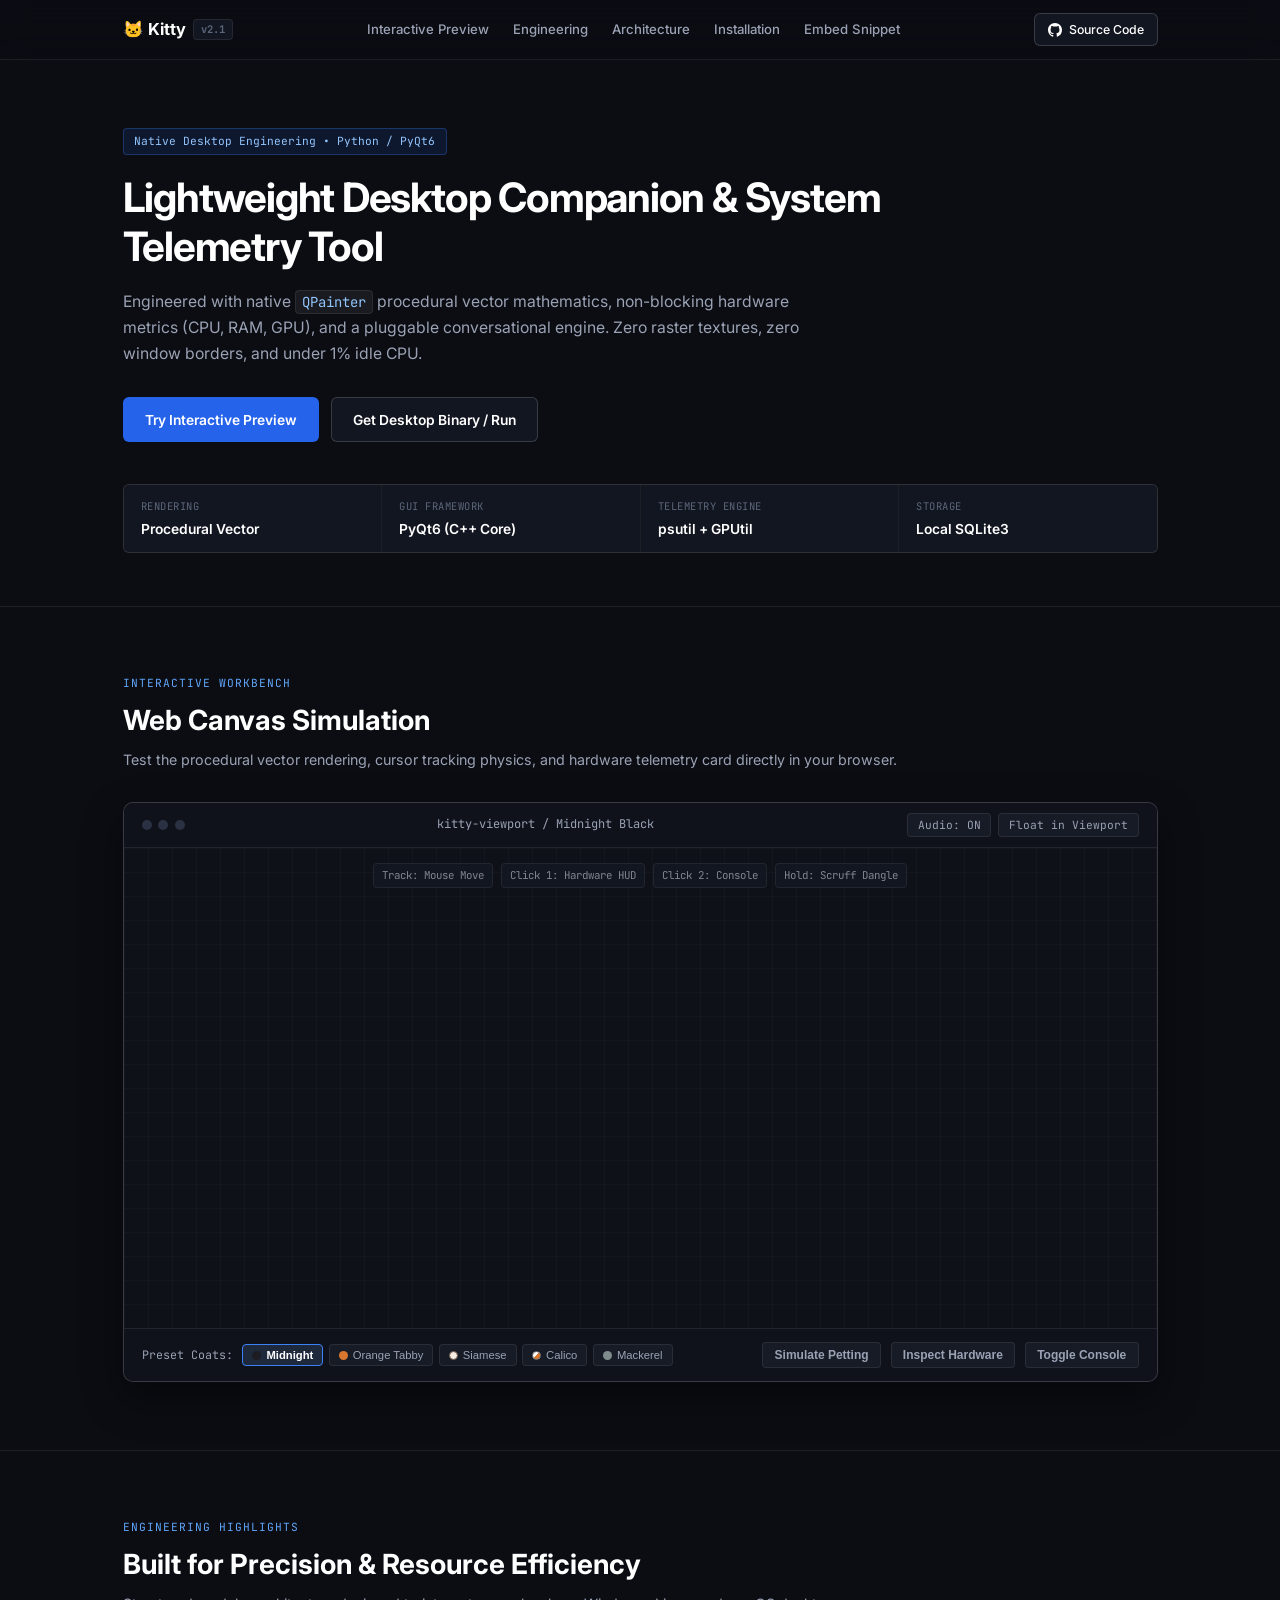
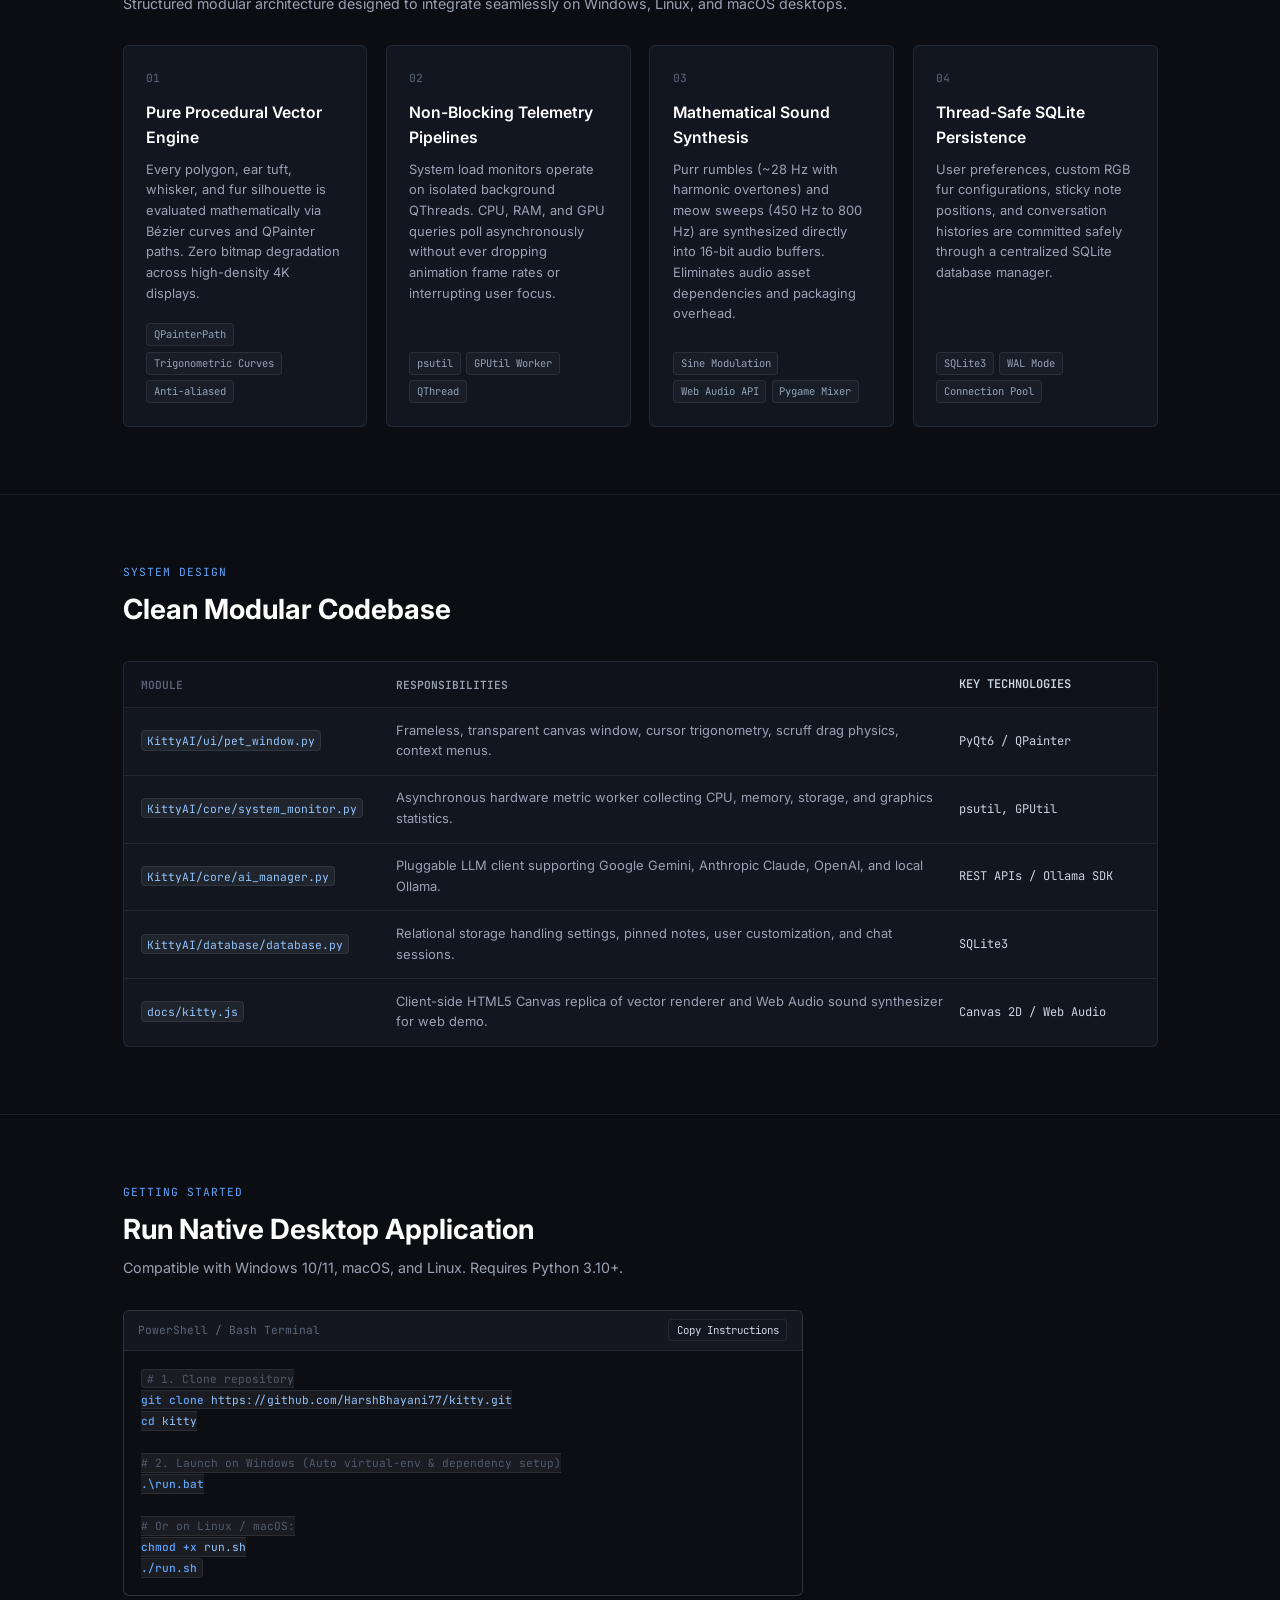
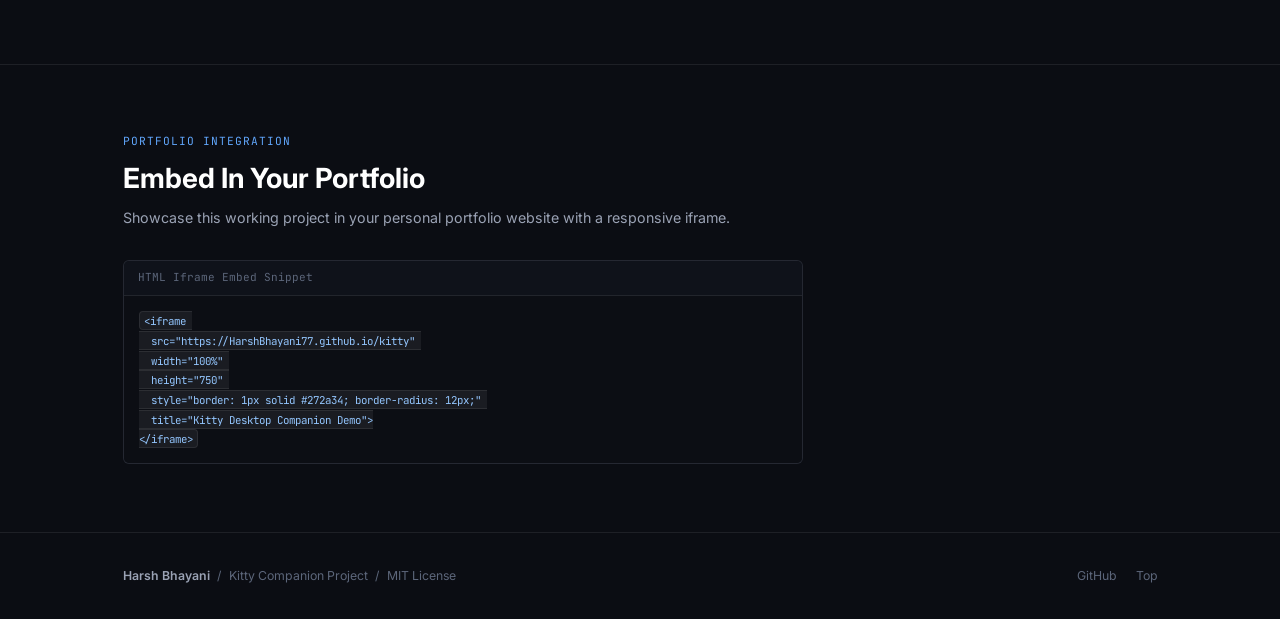
==== docs/index.html @ bc80f63c "Update favicon to simple clean H logo and sync assets" ====
<!DOCTYPE html>
<html lang="en">
<head>
  <meta charset="UTF-8">
  <meta name="viewport" content="width=device-width, initial-scale=1.0">
  <title>Kitty — Desktop Companion & Hardware Telemetry Tool</title>
  <meta name="description" content="A lightweight desktop companion and real-time hardware telemetry tool engineered in Python with PyQt6 procedural vector graphics.">
  <link rel="preconnect" href="https://fonts.googleapis.com">
  <link rel="preconnect" href="https://fonts.gstatic.com" crossorigin>
  <link href="https://fonts.googleapis.com/css2?family=Inter:wght@400;500;600;700&family=JetBrains+Mono:wght@400;500;600&display=swap" rel="stylesheet">
  <link rel="stylesheet" href="style.css?v=3.0">
  <link rel="icon" type="image/svg+xml" href="favicon.svg">
  <link rel="icon" type="image/png" sizes="64x64" href="favicon.png">
  <link rel="apple-touch-icon" href="favicon.png">
  <style>
    /* ==========================================================================
       Inlined Rock-Solid Stylesheet (Guarantees zero browser caching glitches)
       ========================================================================== */
    :root {
      --bg-page: #0b0d13;
      --bg-surface: #121620;
      --bg-card: #171c2a;
      --bg-card-hover: #1e2436;
      --border: rgba(255, 255, 255, 0.08);
      --border-strong: rgba(255, 255, 255, 0.16);
      --text-main: #f3f4f8;
      --text-muted: #9aa2b4;
      --text-dim: #5c667a;
      --btn-blue: #2563eb;
      --btn-blue-hover: #1d4ed8;
      --font-sans: 'Inter', -apple-system, BlinkMacSystemFont, 'Segoe UI', Roboto, sans-serif;
      --font-mono: 'JetBrains Mono', Consolas, monospace;
    }

    *, *::before, *::after {
      box-sizing: border-box;
      margin: 0;
      padding: 0;
    }

    html {
      scroll-behavior: smooth;
      font-size: 15px;
    }

    body {
      font-family: var(--font-sans);
      background-color: var(--bg-page);
      color: var(--text-main);
      line-height: 1.6;
      -webkit-font-smoothing: antialiased;
      overflow-x: hidden;
    }

    .container {
      width: 100%;
      max-width: 1080px;
      margin: 0 auto;
      padding: 0 1.5rem;
    }

    a {
      color: inherit;
      text-decoration: none;
    }

    code {
      font-family: var(--font-mono);
      font-size: 0.88em;
      background: rgba(255, 255, 255, 0.06);
      border: 1px solid var(--border);
      padding: 0.15em 0.45em;
      border-radius: 4px;
      color: #93c5fd;
    }

    /* Top Navigation */
    .site-nav {
      position: sticky;
      top: 0;
      z-index: 100;
      background: rgba(11, 13, 19, 0.92);
      backdrop-filter: blur(14px);
      border-bottom: 1px solid var(--border);
      padding: 0.85rem 0;
    }

    .nav-inner {
      display: flex;
      align-items: center;
      justify-content: space-between;
    }

    .nav-brand {
      display: flex;
      align-items: center;
      gap: 0.5rem;
      font-weight: 700;
      font-size: 1.1rem;
      color: #fff;
    }

    .brand-tag {
      font-family: var(--font-mono);
      font-size: 0.7rem;
      color: var(--text-dim);
      background: var(--bg-surface);
      border: 1px solid var(--border);
      padding: 0.1rem 0.45rem;
      border-radius: 4px;
    }

    .nav-links {
      display: flex;
      align-items: center;
      gap: 1.6rem;
    }

    .nav-link {
      font-size: 0.88rem;
      color: var(--text-muted);
      font-weight: 500;
      transition: color 0.15s ease;
    }

    .nav-link:hover {
      color: #fff;
    }

    .btn-gh {
      display: inline-flex;
      align-items: center;
      gap: 0.45rem;
      font-size: 0.82rem;
      font-weight: 500;
      background: var(--bg-surface);
      border: 1px solid var(--border-strong);
      color: #fff;
      padding: 0.4rem 0.85rem;
      border-radius: 6px;
      transition: all 0.15s ease;
    }

    .btn-gh:hover {
      background: var(--bg-card);
      border-color: #64748b;
    }

    /* Buttons */
    .btn {
      display: inline-flex;
      align-items: center;
      justify-content: center;
      gap: 0.5rem;
      font-size: 0.92rem;
      font-weight: 600;
      padding: 0.7rem 1.4rem;
      border-radius: 6px;
      border: 1px solid transparent;
      cursor: pointer;
      transition: all 0.15s ease;
    }

    .btn-primary {
      background: var(--btn-blue);
      color: #fff;
    }

    .btn-primary:hover {
      background: var(--btn-blue-hover);
      transform: translateY(-1px);
    }

    .btn-secondary {
      background: var(--bg-surface);
      border: 1px solid var(--border-strong);
      color: #fff;
    }

    .btn-secondary:hover {
      background: var(--bg-card);
      border-color: #64748b;
      transform: translateY(-1px);
    }

    .btn-sm {
      font-size: 0.8rem;
      padding: 0.35rem 0.75rem;
      border-radius: 4px;
    }

    /* Hero Section */
    .hero-section {
      padding: 4.5rem 0 3.5rem;
      border-bottom: 1px solid var(--border);
    }

    .hero-tag {
      display: inline-flex;
      font-family: var(--font-mono);
      font-size: 0.75rem;
      color: #93c5fd;
      background: rgba(37, 99, 235, 0.12);
      border: 1px solid rgba(59, 130, 246, 0.3);
      padding: 0.25rem 0.7rem;
      border-radius: 4px;
      margin-bottom: 1.25rem;
    }

    .hero-title {
      font-size: 2.7rem;
      font-weight: 700;
      letter-spacing: -0.03em;
      color: #fff;
      line-height: 1.2;
      max-width: 820px;
      margin-bottom: 1.2rem;
    }

    .hero-desc {
      font-size: 1.05rem;
      color: var(--text-muted);
      line-height: 1.65;
      max-width: 720px;
      margin-bottom: 2rem;
    }

    .hero-cta {
      display: flex;
      gap: 0.85rem;
      flex-wrap: wrap;
      margin-bottom: 2.8rem;
    }

    .specs-grid {
      display: grid;
      grid-template-columns: repeat(auto-fit, minmax(200px, 1fr));
      gap: 1px;
      background: var(--border);
      border: 1px solid var(--border);
      border-radius: 6px;
      overflow: hidden;
    }

    .spec-item {
      background: var(--bg-surface);
      padding: 0.85rem 1.15rem;
    }

    .spec-label {
      font-family: var(--font-mono);
      font-size: 0.7rem;
      color: var(--text-dim);
      text-transform: uppercase;
      letter-spacing: 0.5px;
      margin-bottom: 0.2rem;
    }

    .spec-val {
      font-size: 0.92rem;
      font-weight: 600;
      color: #fff;
    }

    /* Interactive Preview Stage */
    .preview-section {
      padding: 4.5rem 0;
      border-bottom: 1px solid var(--border);
    }

    .section-head {
      margin-bottom: 2rem;
    }

    .section-subhead {
      font-family: var(--font-mono);
      font-size: 0.75rem;
      color: #60a5fa;
      letter-spacing: 1px;
      text-transform: uppercase;
      margin-bottom: 0.4rem;
    }

    .section-title {
      font-size: 1.85rem;
      font-weight: 700;
      color: #fff;
      margin-bottom: 0.4rem;
    }

    .section-desc {
      font-size: 0.95rem;
      color: var(--text-muted);
    }

    .stage-card {
      background: var(--bg-surface);
      border: 1px solid var(--border-strong);
      border-radius: 10px;
      overflow: hidden;
      box-shadow: 0 16px 40px rgba(0, 0, 0, 0.45);
    }

    .stage-bar {
      background: #0f121a;
      padding: 0.7rem 1.2rem;
      display: flex;
      align-items: center;
      justify-content: space-between;
      border-bottom: 1px solid var(--border);
    }

    .stage-dots {
      display: flex;
      gap: 0.45rem;
    }

    .s-dot {
      width: 10px;
      height: 10px;
      border-radius: 50%;
      background: #2a3142;
    }

    .stage-title {
      font-family: var(--font-mono);
      font-size: 0.8rem;
      color: var(--text-muted);
    }

    .stage-tools {
      display: flex;
      gap: 0.45rem;
    }

    .stage-btn {
      background: #171b26;
      border: 1px solid var(--border);
      color: var(--text-muted);
      font-size: 0.75rem;
      font-family: var(--font-mono);
      padding: 0.25rem 0.65rem;
      border-radius: 4px;
      cursor: pointer;
      transition: all 0.15s ease;
    }

    .stage-btn:hover {
      color: #fff;
      border-color: var(--border-strong);
    }

    .stage-viewport {
      position: relative;
      min-height: 480px;
      background: #0e1118;
      display: flex;
      align-items: center;
      justify-content: center;
      user-select: none;
      overflow: hidden;
    }

    .grid-dots {
      position: absolute;
      inset: 0;
      background-size: 24px 24px;
      background-image: 
        linear-gradient(to right, rgba(255, 255, 255, 0.02) 1px, transparent 1px),
        linear-gradient(to bottom, rgba(255, 255, 255, 0.02) 1px, transparent 1px);
      pointer-events: none;
    }

    .stage-hints {
      position: absolute;
      top: 1rem;
      display: flex;
      gap: 0.5rem;
      z-index: 10;
      pointer-events: none;
      opacity: 0.8;
      flex-wrap: wrap;
      justify-content: center;
    }

    .hint-tag {
      background: #141822;
      border: 1px solid var(--border);
      font-family: var(--font-mono);
      font-size: 0.72rem;
      color: #9ca3af;
      padding: 0.2rem 0.55rem;
      border-radius: 4px;
    }

    .canvas-anchor {
      position: relative;
      cursor: grab;
      touch-action: none;
      display: flex;
      flex-direction: column;
      align-items: center;
    }

    .canvas-anchor:active {
      cursor: grabbing;
    }

    #kittyCanvas {
      display: block;
    }

    /* Telemetry Card (htop / iStat style) */
    .telemetry-card {
      position: absolute;
      bottom: calc(100% + 12px);
      left: 50%;
      transform: translateX(-50%);
      width: 290px;
      background: #11141c;
      border: 1px solid #2a3144;
      border-radius: 6px;
      padding: 0.85rem;
      box-shadow: 0 14px 32px rgba(0, 0, 0, 0.65);
      z-index: 30;
    }

    .card-top {
      display: flex;
      justify-content: space-between;
      align-items: center;
      padding-bottom: 0.45rem;
      margin-bottom: 0.6rem;
      border-bottom: 1px solid var(--border);
    }

    .card-top-left {
      display: flex;
      align-items: center;
      gap: 0.5rem;
    }

    .card-close-btn {
      background: transparent;
      border: none;
      color: var(--text-dim);
      font-size: 1.1rem;
      cursor: pointer;
      line-height: 1;
      padding: 0 0.2rem;
    }

    .card-close-btn:hover {
      color: #fff;
    }

    .card-caption {
      font-family: var(--font-mono);
      font-size: 0.68rem;
      font-weight: 600;
      color: #94a3b8;
    }

    .card-timestamp {
      font-family: var(--font-mono);
      font-size: 0.68rem;
      color: var(--text-dim);
    }

    .telemetry-grid {
      display: grid;
      grid-template-columns: 1fr 1fr;
      gap: 0.55rem;
      margin-bottom: 0.6rem;
    }

    .metric-block {
      background: #171b26;
      border: 1px solid var(--border);
      border-radius: 4px;
      padding: 0.45rem 0.55rem;
    }

    .metric-head {
      display: flex;
      justify-content: space-between;
      align-items: baseline;
      margin-bottom: 0.35rem;
    }

    .metric-title {
      font-size: 0.62rem;
      font-family: var(--font-mono);
      color: var(--text-dim);
    }

    .metric-reading {
      font-family: var(--font-mono);
      font-size: 0.85rem;
      font-weight: 600;
      color: #fff;
    }

    .gauge-track {
      width: 100%;
      height: 3px;
      background: #252b3a;
      border-radius: 2px;
      overflow: hidden;
    }

    .gauge-bar {
      height: 100%;
      background: #3b82f6;
      border-radius: 2px;
      transition: width 0.3s ease;
    }

    .card-footer-tip {
      font-size: 0.7rem;
      text-align: center;
      color: #9ca3af;
      background: #181d28;
      border-radius: 4px;
      padding: 0.25rem 0.4rem;
    }

    .card-pointer {
      position: absolute;
      bottom: -6px;
      left: 50%;
      transform: translateX(-50%);
      width: 0;
      height: 0;
      border-left: 6px solid transparent;
      border-right: 6px solid transparent;
      border-top: 6px solid #11141c;
    }

    /* Companion Console Card */
    .console-card {
      position: absolute;
      top: 1.5rem;
      right: 1.5rem;
      width: 320px;
      max-width: calc(100% - 3rem);
      background: #11141c;
      border: 1px solid #2a3144;
      border-radius: 6px;
      box-shadow: 0 16px 35px rgba(0, 0, 0, 0.6);
      z-index: 40;
      display: flex;
      flex-direction: column;
      overflow: hidden;
    }

    .console-head {
      background: #171b26;
      padding: 0.6rem 0.85rem;
      display: flex;
      align-items: center;
      justify-content: space-between;
      border-bottom: 1px solid var(--border);
    }

    .console-label {
      display: flex;
      align-items: center;
      gap: 0.45rem;
      font-size: 0.78rem;
      font-family: var(--font-mono);
      color: #e5e7eb;
    }

    .terminal-dot {
      width: 6px;
      height: 6px;
      border-radius: 50%;
      background: #10b981;
    }

    .console-close {
      background: transparent;
      border: none;
      color: var(--text-dim);
      font-size: 1.1rem;
      cursor: pointer;
      line-height: 1;
    }

    .console-close:hover {
      color: #fff;
    }

    .console-feed {
      padding: 0.75rem;
      max-height: 200px;
      overflow-y: auto;
      display: flex;
      flex-direction: column;
      gap: 0.5rem;
    }

    .console-row {
      display: flex;
      font-size: 0.8rem;
    }

    .row-companion {
      justify-content: flex-start;
    }

    .row-user {
      justify-content: flex-end;
    }

    .console-bubble {
      max-width: 88%;
      padding: 0.45rem 0.7rem;
      border-radius: 4px;
      line-height: 1.45;
    }

    .row-companion .console-bubble {
      background: #181d28;
      border: 1px solid var(--border);
      color: #e5e7eb;
    }

    .row-user .console-bubble {
      background: var(--btn-blue);
      color: #fff;
    }

    .console-presets {
      display: flex;
      gap: 0.35rem;
      padding: 0.35rem 0.75rem;
      overflow-x: auto;
      border-top: 1px solid var(--border);
      background: #0d1016;
    }

    .preset-chip {
      background: #171c26;
      border: 1px solid var(--border);
      color: #93c5fd;
      font-family: var(--font-mono);
      font-size: 0.68rem;
      padding: 0.2rem 0.5rem;
      border-radius: 4px;
      cursor: pointer;
      white-space: nowrap;
    }

    .preset-chip:hover {
      background: #1e2636;
      border-color: #3b82f6;
      color: #fff;
    }

    .console-prompt {
      display: flex;
      border-top: 1px solid var(--border);
      background: #0f121a;
      padding: 0.45rem 0.75rem;
      gap: 0.45rem;
    }

    .console-prompt input {
      flex: 1;
      background: transparent;
      border: none;
      outline: none;
      color: #fff;
      font-size: 0.8rem;
    }

    .console-prompt input::placeholder {
      color: var(--text-dim);
    }

    .console-send {
      background: var(--btn-blue);
      border: none;
      color: #fff;
      font-size: 0.74rem;
      font-weight: 600;
      padding: 0.25rem 0.65rem;
      border-radius: 4px;
      cursor: pointer;
    }

    /* Controls Tray */
    .stage-tray {
      background: #0f121a;
      padding: 0.85rem 1.2rem;
      border-top: 1px solid var(--border);
      display: flex;
      align-items: center;
      justify-content: space-between;
      flex-wrap: wrap;
      gap: 0.85rem;
    }

    .tray-cluster {
      display: flex;
      align-items: center;
      gap: 0.65rem;
    }

    .tray-label {
      font-size: 0.78rem;
      font-family: var(--font-mono);
      color: var(--text-muted);
    }

    .coat-button-group {
      display: flex;
      gap: 0.35rem;
      flex-wrap: wrap;
    }

    .coat-btn {
      background: #171b26;
      border: 1px solid var(--border);
      color: var(--text-muted);
      padding: 0.28rem 0.6rem;
      border-radius: 4px;
      font-size: 0.75rem;
      cursor: pointer;
      display: inline-flex;
      align-items: center;
      gap: 0.35rem;
      transition: all 0.15s ease;
    }

    .coat-btn:hover {
      background: #1e2433;
      color: #fff;
    }

    .coat-btn.active {
      background: #1e293b;
      border-color: #3b82f6;
      color: #fff;
      font-weight: 600;
    }

    .coat-swatch {
      width: 9px;
      height: 9px;
      border-radius: 50%;
      display: inline-block;
    }

    .btn-subtle {
      background: #171b26;
      border: 1px solid var(--border);
      color: var(--text-muted);
    }

    .btn-subtle:hover {
      color: #fff;
      border-color: var(--border-strong);
    }

    /* Features Grid */
    .features-section {
      padding: 4.5rem 0;
      border-bottom: 1px solid var(--border);
    }

    .features-grid {
      display: grid;
      grid-template-columns: repeat(auto-fit, minmax(240px, 1fr));
      gap: 1.25rem;
    }

    .feature-card {
      background: var(--bg-surface);
      border: 1px solid var(--border);
      border-radius: 6px;
      padding: 1.5rem;
      display: flex;
      flex-direction: column;
      transition: border-color 0.15s ease;
    }

    .feature-card:hover {
      border-color: var(--border-strong);
    }

    .card-num {
      font-family: var(--font-mono);
      font-size: 0.75rem;
      color: var(--text-dim);
      margin-bottom: 0.85rem;
    }

    .card-title {
      font-size: 1.05rem;
      font-weight: 600;
      color: #fff;
      margin-bottom: 0.65rem;
    }

    .card-copy {
      font-size: 0.86rem;
      color: var(--text-muted);
      line-height: 1.6;
      margin-bottom: 1.25rem;
      flex: 1;
    }

    .tech-tags {
      display: flex;
      gap: 0.35rem;
      flex-wrap: wrap;
    }

    .tech-tags span {
      font-family: var(--font-mono);
      font-size: 0.7rem;
      color: #94a3b8;
      background: #181d28;
      border: 1px solid var(--border);
      padding: 0.15rem 0.45rem;
      border-radius: 4px;
    }

    /* System Architecture Table */
    .arch-section {
      padding: 4.5rem 0;
      border-bottom: 1px solid var(--border);
    }

    .arch-table {
      background: var(--bg-surface);
      border: 1px solid var(--border);
      border-radius: 6px;
      overflow: hidden;
    }

    .arch-row {
      display: grid;
      grid-template-columns: 240px 1fr 180px;
      gap: 1rem;
      padding: 0.85rem 1.15rem;
      border-bottom: 1px solid var(--border);
      font-size: 0.86rem;
      align-items: center;
    }

    .arch-row:last-child {
      border-bottom: none;
    }

    .arch-row-head {
      background: #0f121a;
      font-family: var(--font-mono);
      font-size: 0.75rem;
      font-weight: 600;
      color: var(--text-dim);
      text-transform: uppercase;
    }

    .arch-col-1 code {
      color: #93c5fd;
    }

    .arch-col-2 {
      color: var(--text-muted);
    }

    .arch-col-3 {
      font-family: var(--font-mono);
      font-size: 0.8rem;
      color: #cbd5e1;
    }

    /* Terminal Quickstart */
    .install-section {
      padding: 4.5rem 0;
      border-bottom: 1px solid var(--border);
    }

    .terminal-box {
      max-width: 680px;
      background: #0c0e14;
      border: 1px solid var(--border-strong);
      border-radius: 6px;
      overflow: hidden;
    }

    .term-header {
      background: #141720;
      padding: 0.55rem 0.95rem;
      display: flex;
      align-items: center;
      justify-content: space-between;
      border-bottom: 1px solid var(--border);
    }

    .term-title {
      font-family: var(--font-mono);
      font-size: 0.75rem;
      color: var(--text-dim);
    }

    .term-copy {
      background: var(--bg-surface);
      border: 1px solid var(--border);
      color: #cbd5e1;
      font-size: 0.72rem;
      font-family: var(--font-mono);
      padding: 0.2rem 0.5rem;
      border-radius: 4px;
      cursor: pointer;
    }

    .term-copy:hover {
      background: #1c212d;
      color: #fff;
    }

    .term-pre {
      padding: 1.15rem;
      font-family: var(--font-mono);
      font-size: 0.85rem;
      line-height: 1.65;
      color: #e2e8f0;
    }

    .t-dim { color: #525a6c; }
    .t-cmd { color: #60a5fa; font-weight: 500; }

    /* Embed Portfolio Section */
    .embed-section {
      padding: 4.5rem 0;
      border-bottom: 1px solid var(--border);
    }

    .embed-box {
      max-width: 680px;
      background: var(--bg-surface);
      border: 1px solid var(--border);
      border-radius: 6px;
      overflow: hidden;
    }

    .embed-head {
      background: #0f121a;
      padding: 0.55rem 0.95rem;
      border-bottom: 1px solid var(--border);
      font-family: var(--font-mono);
      font-size: 0.74rem;
      color: var(--text-dim);
    }

    .embed-pre {
      padding: 1rem;
      font-family: var(--font-mono);
      font-size: 0.82rem;
      line-height: 1.6;
      color: #e2e8f0;
      background: #0c0e14;
    }

    /* Footer */
    .site-footer {
      padding: 2.2rem 0;
      background: var(--bg-page);
    }

    .footer-flex {
      display: flex;
      align-items: center;
      justify-content: space-between;
      font-size: 0.82rem;
      color: var(--text-dim);
    }

    .footer-meta {
      display: flex;
      align-items: center;
      gap: 0.5rem;
    }

    .footer-author {
      font-weight: 600;
      color: var(--text-muted);
    }

    .footer-links {
      display: flex;
      gap: 1.25rem;
    }

    .footer-links a:hover {
      color: #fff;
    }

    /* Floating Viewport Mode */
    body.mode-floating-companion #kittyAnchor {
      position: fixed !important;
      bottom: 25px !important;
      right: 25px !important;
      z-index: 9999 !important;
      pointer-events: auto !important;
    }

    /* Responsive */
    @media (max-width: 768px) {
      .hero-title {
        font-size: 2rem;
      }
      .nav-links {
        display: none;
      }
      .arch-row {
        grid-template-columns: 1fr;
        gap: 0.35rem;
      }
      .arch-row-head {
        display: none;
      }
      .console-card {
        right: 1rem;
        left: 1rem;
        width: auto;
        max-width: none;
      }
    }
  </style>
</head>
<body>

  <!-- Top Navigation -->
  <header class="site-nav">
    <div class="container nav-inner">
      <div class="nav-brand">
        <span>🐱 Kitty</span>
        <span class="brand-tag">v2.1</span>
      </div>
      <nav class="nav-links">
        <a href="#preview" class="nav-link">Interactive Preview</a>
        <a href="#engineering" class="nav-link">Engineering</a>
        <a href="#architecture" class="nav-link">Architecture</a>
        <a href="#installation" class="nav-link">Installation</a>
        <a href="#embed" class="nav-link">Embed Snippet</a>
      </nav>
      <div>
        <a href="https://github.com/HarshBhayani77/kitty" target="_blank" rel="noopener noreferrer" class="btn-gh">
          <svg viewBox="0 0 24 24" width="14" height="14" fill="currentColor">
            <path d="M12 0C5.37 0 0 5.37 0 12c0 5.31 3.435 9.795 8.205 11.385.6.105.825-.255.825-.57 0-.285-.015-1.23-.015-2.235-3.015.555-3.795-.735-4.035-1.41-.135-.345-.72-1.41-1.23-1.695-.42-.225-1.02-.78-.015-.795.945-.015 1.62.87 1.845 1.23 1.08 1.815 2.805 1.305 3.495.99.105-.78.42-1.305.765-1.605-2.67-.3-5.46-1.335-5.46-5.925 0-1.305.465-2.385 1.23-3.225-.12-.3-.54-1.53.12-3.18 0 0 1.005-.315 3.3 1.23.96-.27 1.98-.405 3-.405s2.04.135 3 .405c2.295-1.56 3.3-1.23 3.3-1.23.66 1.65.24 2.88.12 3.18.765.84 1.23 1.905 1.23 3.225 0 4.605-2.805 5.625-5.475 5.925.435.375.81 1.095.81 2.22 0 1.605-.015 2.895-.015 3.3 0 .315.225.69.825.57A12.02 12.02 0 0024 12c0-6.63-5.37-12-12-12z"/>
          </svg>
          Source Code
        </a>
      </div>
    </div>
  </header>

  <!-- Hero Section -->
  <section class="hero-section">
    <div class="container">
      <div class="hero-tag">Native Desktop Engineering • Python / PyQt6</div>
      <h1 class="hero-title">
        Lightweight Desktop Companion & System Telemetry Tool
      </h1>
      <p class="hero-desc">
        Engineered with native <code>QPainter</code> procedural vector mathematics, non-blocking hardware metrics 
        (CPU, RAM, GPU), and a pluggable conversational engine. Zero raster textures, zero window borders, and under 1% idle CPU.
      </p>

      <div class="hero-cta">
        <a href="#preview" class="btn btn-primary">Try Interactive Preview</a>
        <a href="#installation" class="btn btn-secondary">Get Desktop Binary / Run</a>
      </div>

      <div class="specs-grid">
        <div class="spec-item">
          <div class="spec-label">Rendering</div>
          <div class="spec-val">Procedural Vector</div>
        </div>
        <div class="spec-item">
          <div class="spec-label">GUI Framework</div>
          <div class="spec-val">PyQt6 (C++ Core)</div>
        </div>
        <div class="spec-item">
          <div class="spec-label">Telemetry Engine</div>
          <div class="spec-val">psutil + GPUtil</div>
        </div>
        <div class="spec-item">
          <div class="spec-label">Storage</div>
          <div class="spec-val">Local SQLite3</div>
        </div>
      </div>
    </div>
  </section>

  <!-- Interactive Workbench Section -->
  <section id="preview" class="preview-section">
    <div class="container">
      <div class="section-head">
        <div class="section-subhead">INTERACTIVE WORKBENCH</div>
        <h2 class="section-title">Web Canvas Simulation</h2>
        <p class="section-desc">
          Test the procedural vector rendering, cursor tracking physics, and hardware telemetry card directly in your browser.
        </p>
      </div>

      <div class="stage-card">
        <!-- Stage Titlebar -->
        <div class="stage-bar">
          <div class="stage-dots">
            <span class="s-dot"></span>
            <span class="s-dot"></span>
            <span class="s-dot"></span>
          </div>
          <div class="stage-title">
            <span>kitty-viewport / </span><span id="activeBreedLabel">Midnight Black</span>
          </div>
          <div class="stage-tools">
            <button class="stage-btn" id="btnToggleSound" title="Toggle Audio">
              <span id="soundIcon">Audio: ON</span>
            </button>
            <button class="stage-btn" id="btnFloatMode" title="Detach and pin to screen corner">
              Float in Viewport
            </button>
          </div>
        </div>

        <!-- Stage Viewport -->
        <div class="stage-viewport" id="stageArea">
          <div class="grid-dots"></div>

          <div class="stage-hints" id="stageHints">
            <span class="hint-tag">Track: Mouse Move</span>
            <span class="hint-tag">Click 1: Hardware HUD</span>
            <span class="hint-tag">Click 2: Console</span>
            <span class="hint-tag">Hold: Scruff Dangle</span>
          </div>

          <!-- Canvas Target Anchor -->
          <div class="canvas-anchor" id="kittyAnchor">
            <!-- Hardware Telemetry HUD Card -->
            <div class="telemetry-card" id="speechBubble" style="display: none;">
              <div class="card-top">
                <div class="card-top-left">
                  <span class="card-caption">SYSTEM TELEMETRY SNAPSHOT</span>
                  <span class="card-timestamp" id="statusClock">--:--</span>
                </div>
                <button class="card-close-btn" id="btnCloseHud" title="Close">×</button>
              </div>
              <div class="telemetry-grid">
                <div class="metric-block">
                  <div class="metric-head">
                    <span class="metric-title">CPU UTILIZATION</span>
                    <span class="metric-reading" id="statCpu">18%</span>
                  </div>
                  <div class="gauge-track">
                    <div class="gauge-bar" id="statCpuBar" style="width: 18%;"></div>
                  </div>
                </div>
                <div class="metric-block">
                  <div class="metric-head">
                    <span class="metric-title">SYSTEM MEMORY</span>
                    <span class="metric-reading" id="statRam">5.8 GB</span>
                  </div>
                  <div class="gauge-track">
                    <div class="gauge-bar" id="statRamBar" style="width: 36%;"></div>
                  </div>
                </div>
                <div class="metric-block">
                  <div class="metric-head">
                    <span class="metric-title">GPU LOAD</span>
                    <span class="metric-reading" id="statGpu">24%</span>
                  </div>
                  <div class="gauge-track">
                    <div class="gauge-bar" id="statGpuBar" style="width: 24%;"></div>
                  </div>
                </div>
                <div class="metric-block">
                  <div class="metric-head">
                    <span class="metric-title">BATTERY / POWER</span>
                    <span class="metric-reading" id="statBat">94%</span>
                  </div>
                  <div class="gauge-track">
                    <div class="gauge-bar" id="statBatBar" style="width: 94%;"></div>
                  </div>
                </div>
              </div>
              <div class="card-footer-tip">Double-click avatar to open companion console</div>
              <div class="card-pointer"></div>
            </div>

            <!-- Vector Canvas Element -->
            <canvas id="kittyCanvas" width="220" height="220"></canvas>
          </div>

          <!-- Companion Console Dialogue Card -->
          <div class="console-card" id="chatWindow" style="display: none;">
            <div class="console-head">
              <div class="console-label">
                <span class="terminal-dot"></span>
                <span>Companion Console</span>
              </div>
              <button class="console-close" id="btnCloseChat">×</button>
            </div>

            <div class="console-feed" id="chatMessages">
              <div class="console-row row-companion">
                <div class="console-bubble">
                  Ready. Telemetry background threads active. Ask me for system stats or desktop shortcuts.
                </div>
              </div>
            </div>

            <div class="console-presets">
              <button class="preset-chip" data-prompt="What are your core features?">System capabilities</button>
              <button class="preset-chip" data-prompt="How do I launch the desktop app?">Launch commands</button>
              <button class="preset-chip" data-prompt="Check system status">Run diagnostics</button>
              <button class="preset-chip" data-prompt="Trigger audio synthesis">Purr audio test</button>
            </div>

            <form class="console-prompt" id="chatForm">
              <input type="text" id="chatInput" placeholder="Enter query or command..." autocomplete="off">
              <button type="submit" class="console-send">Send</button>
            </form>
          </div>
        </div>

        <!-- Controls Tray -->
        <div class="stage-tray">
          <div class="tray-cluster">
            <span class="tray-label">Preset Coats:</span>
            <div class="coat-button-group" id="skinSelector">
              <button class="coat-btn active" data-skin="black">
                <span class="coat-swatch" style="background: #1c1c22;"></span> Midnight
              </button>
              <button class="coat-btn" data-skin="orange">
                <span class="coat-swatch" style="background: #d9772e;"></span> Orange Tabby
              </button>
              <button class="coat-btn" data-skin="siamese">
                <span class="coat-swatch" style="background: #f4ece1; border: 1px solid #635041;"></span> Siamese
              </button>
              <button class="coat-btn" data-skin="calico">
                <span class="coat-swatch" style="background: linear-gradient(135deg, #ffffff 50%, #d9772e 50%); border: 1px solid #777;"></span> Calico
              </button>
              <button class="coat-btn" data-skin="mackerel">
                <span class="coat-swatch" style="background: #7f8c8d;"></span> Mackerel
              </button>
            </div>
          </div>

          <div class="tray-cluster">
            <button class="btn btn-sm btn-subtle" id="btnPetKitty">Simulate Petting</button>
            <button class="btn btn-sm btn-subtle" id="btnInspectHud">Inspect Hardware</button>
            <button class="btn btn-sm btn-subtle" id="btnToggleChat">Toggle Console</button>
          </div>
        </div>
      </div>
    </div>
  </section>

  <!-- Technical Engineering Highlights -->
  <section id="engineering" class="features-section">
    <div class="container">
      <div class="section-head">
        <div class="section-subhead">ENGINEERING HIGHLIGHTS</div>
        <h2 class="section-title">Built for Precision & Resource Efficiency</h2>
        <p class="section-desc">
          Structured modular architecture designed to integrate seamlessly on Windows, Linux, and macOS desktops.
        </p>
      </div>

      <div class="features-grid">
        <div class="feature-card">
          <div class="card-num">01</div>
          <h3 class="card-title">Pure Procedural Vector Engine</h3>
          <p class="card-copy">
            Every polygon, ear tuft, whisker, and fur silhouette is evaluated mathematically via Bézier curves 
            and QPainter paths. Zero bitmap degradation across high-density 4K displays.
          </p>
          <div class="tech-tags">
            <span>QPainterPath</span>
            <span>Trigonometric Curves</span>
            <span>Anti-aliased</span>
          </div>
        </div>

        <div class="feature-card">
          <div class="card-num">02</div>
          <h3 class="card-title">Non-Blocking Telemetry Pipelines</h3>
          <p class="card-copy">
            System load monitors operate on isolated background QThreads. CPU, RAM, and GPU queries poll asynchronously 
            without ever dropping animation frame rates or interrupting user focus.
          </p>
          <div class="tech-tags">
            <span>psutil</span>
            <span>GPUtil Worker</span>
            <span>QThread</span>
          </div>
        </div>

        <div class="feature-card">
          <div class="card-num">03</div>
          <h3 class="card-title">Mathematical Sound Synthesis</h3>
          <p class="card-copy">
            Purr rumbles (~28 Hz with harmonic overtones) and meow sweeps (450 Hz to 800 Hz) are synthesized directly 
            into 16-bit audio buffers. Eliminates audio asset dependencies and packaging overhead.
          </p>
          <div class="tech-tags">
            <span>Sine Modulation</span>
            <span>Web Audio API</span>
            <span>Pygame Mixer</span>
          </div>
        </div>

        <div class="feature-card">
          <div class="card-num">04</div>
          <h3 class="card-title">Thread-Safe SQLite Persistence</h3>
          <p class="card-copy">
            User preferences, custom RGB fur configurations, sticky note positions, and conversation histories 
            are committed safely through a centralized SQLite database manager.
          </p>
          <div class="tech-tags">
            <span>SQLite3</span>
            <span>WAL Mode</span>
            <span>Connection Pool</span>
          </div>
        </div>
      </div>
    </div>
  </section>

  <!-- System Architecture Breakdown -->
  <section id="architecture" class="arch-section">
    <div class="container">
      <div class="section-head">
        <div class="section-subhead">SYSTEM DESIGN</div>
        <h2 class="section-title">Clean Modular Codebase</h2>
      </div>

      <div class="arch-table">
        <div class="arch-row arch-row-head">
          <div class="arch-col-1">Module</div>
          <div class="arch-col-2">Responsibilities</div>
          <div class="arch-col-3">Key Technologies</div>
        </div>
        <div class="arch-row">
          <div class="arch-col-1"><code>KittyAI/ui/pet_window.py</code></div>
          <div class="arch-col-2">Frameless, transparent canvas window, cursor trigonometry, scruff drag physics, context menus.</div>
          <div class="arch-col-3">PyQt6 / QPainter</div>
        </div>
        <div class="arch-row">
          <div class="arch-col-1"><code>KittyAI/core/system_monitor.py</code></div>
          <div class="arch-col-2">Asynchronous hardware metric worker collecting CPU, memory, storage, and graphics statistics.</div>
          <div class="arch-col-3">psutil, GPUtil</div>
        </div>
        <div class="arch-row">
          <div class="arch-col-1"><code>KittyAI/core/ai_manager.py</code></div>
          <div class="arch-col-2">Pluggable LLM client supporting Google Gemini, Anthropic Claude, OpenAI, and local Ollama.</div>
          <div class="arch-col-3">REST APIs / Ollama SDK</div>
        </div>
        <div class="arch-row">
          <div class="arch-col-1"><code>KittyAI/database/database.py</code></div>
          <div class="arch-col-2">Relational storage handling settings, pinned notes, user customization, and chat sessions.</div>
          <div class="arch-col-3">SQLite3</div>
        </div>
        <div class="arch-row">
          <div class="arch-col-1"><code>docs/kitty.js</code></div>
          <div class="arch-col-2">Client-side HTML5 Canvas replica of vector renderer and Web Audio sound synthesizer for web demo.</div>
          <div class="arch-col-3">Canvas 2D / Web Audio</div>
        </div>
      </div>
    </div>
  </section>

  <!-- Desktop Installation Instructions -->
  <section id="installation" class="install-section">
    <div class="container">
      <div class="section-head">
        <div class="section-subhead">GETTING STARTED</div>
        <h2 class="section-title">Run Native Desktop Application</h2>
        <p class="section-desc">
          Compatible with Windows 10/11, macOS, and Linux. Requires Python 3.10+.
        </p>
      </div>

      <div class="terminal-box">
        <div class="term-header">
          <div class="term-title">PowerShell / Bash Terminal</div>
          <button class="term-copy" id="btnCopyCommands">Copy Instructions</button>
        </div>
        <pre class="term-pre"><code><span class="t-dim"># 1. Clone repository</span>
<span class="t-cmd">git clone</span> https://github.com/HarshBhayani77/kitty.git
<span class="t-cmd">cd</span> kitty

<span class="t-dim"># 2. Launch on Windows (Auto virtual-env & dependency setup)</span>
<span class="t-cmd">.\run.bat</span>

<span class="t-dim"># Or on Linux / macOS:</span>
<span class="t-cmd">chmod +x</span> run.sh
<span class="t-cmd">./run.sh</span></code></pre>
      </div>
    </div>
  </section>

  <!-- Embed in Portfolio Section -->
  <section id="embed" class="embed-section">
    <div class="container">
      <div class="section-head">
        <div class="section-subhead">PORTFOLIO INTEGRATION</div>
        <h2 class="section-title">Embed In Your Portfolio</h2>
        <p class="section-desc">
          Showcase this working project in your personal portfolio website with a responsive iframe.
        </p>
      </div>

      <div class="embed-box">
        <div class="embed-head">HTML Iframe Embed Snippet</div>
        <pre class="embed-pre"><code>&lt;iframe 
  src="https://HarshBhayani77.github.io/kitty" 
  width="100%" 
  height="750" 
  style="border: 1px solid #272a34; border-radius: 12px;" 
  title="Kitty Desktop Companion Demo"&gt;
&lt;/iframe&gt;</code></pre>
      </div>
    </div>
  </section>

  <!-- Minimal Professional Footer -->
  <footer class="site-footer">
    <div class="container footer-flex">
      <div class="footer-meta">
        <span class="footer-author">Harsh Bhayani</span>
        <span>/</span>
        <span>Kitty Companion Project</span>
        <span>/</span>
        <span>MIT License</span>
      </div>
      <div class="footer-links">
        <a href="https://github.com/HarshBhayani77/kitty" target="_blank" rel="noopener noreferrer">GitHub</a>
        <a href="#preview">Top</a>
      </div>
    </div>
  </footer>

  <script src="kitty.js?v=3.0"></script>
</body>
</html>
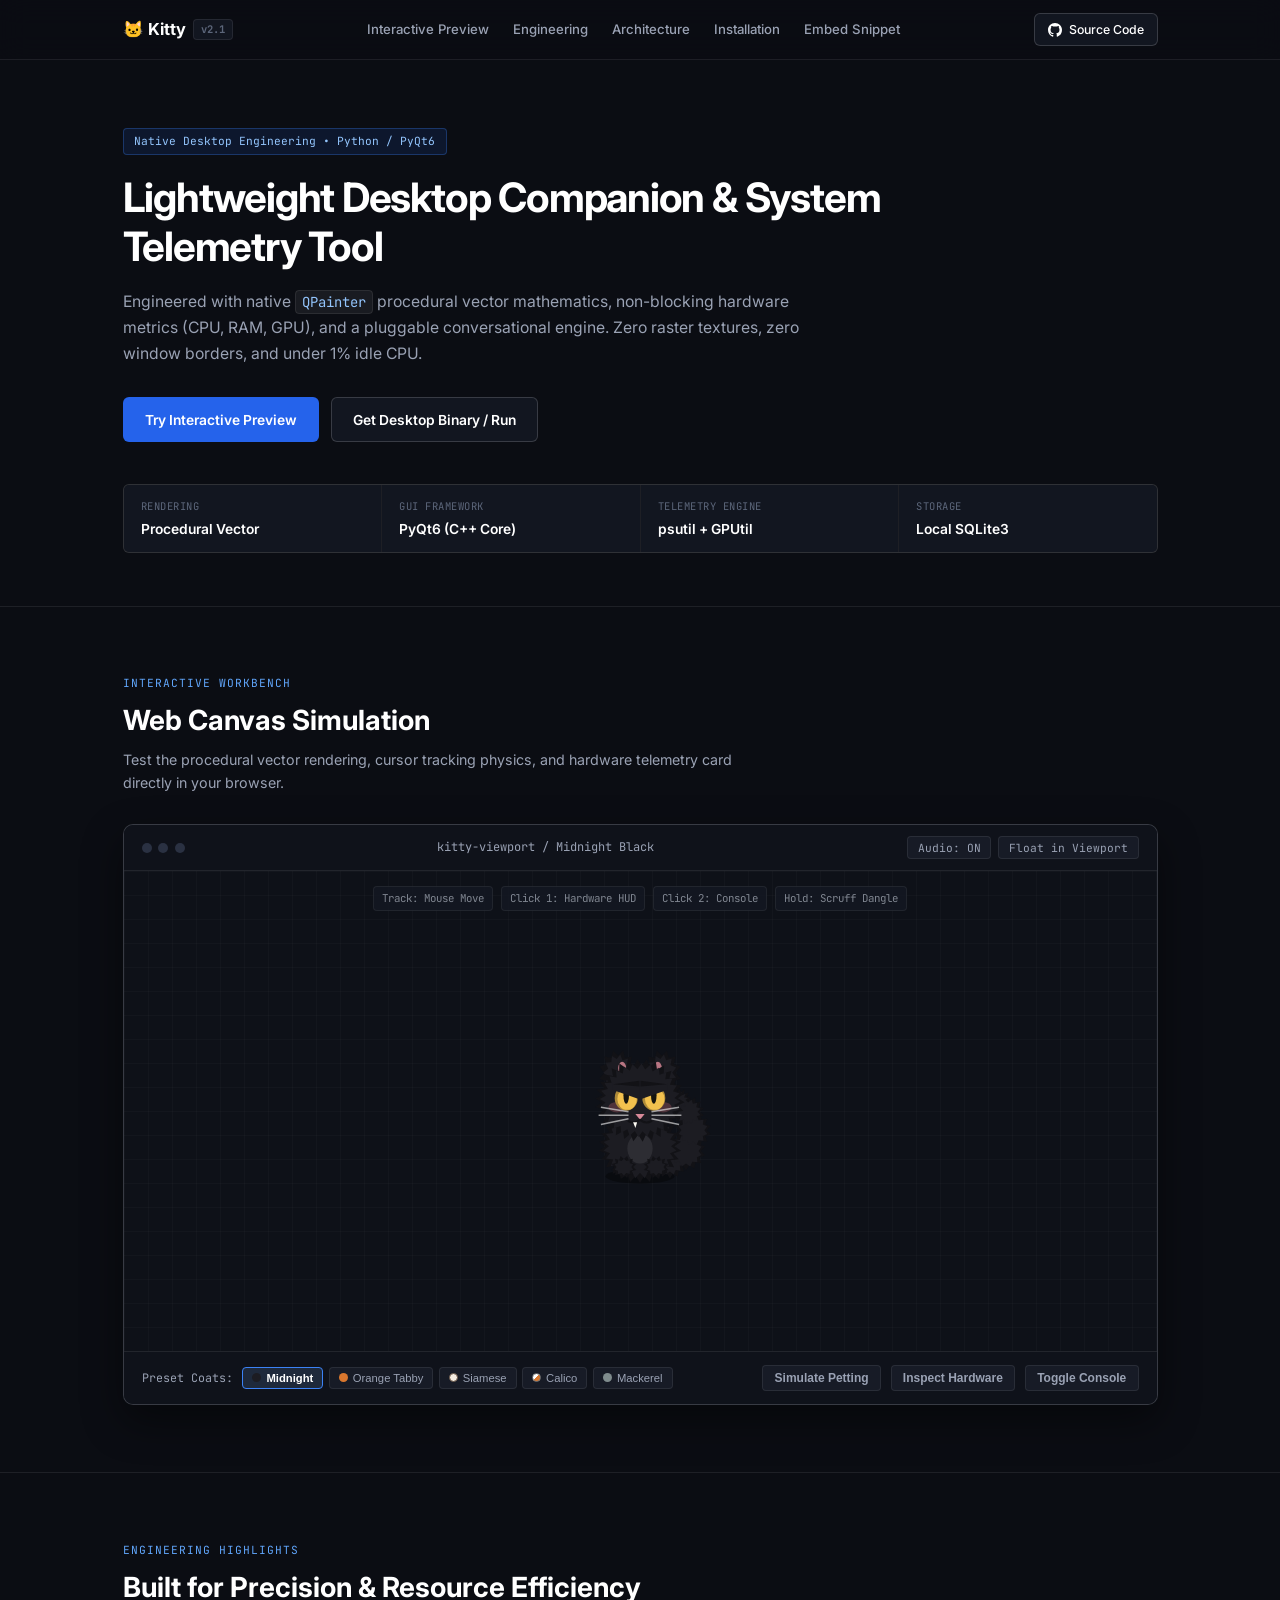
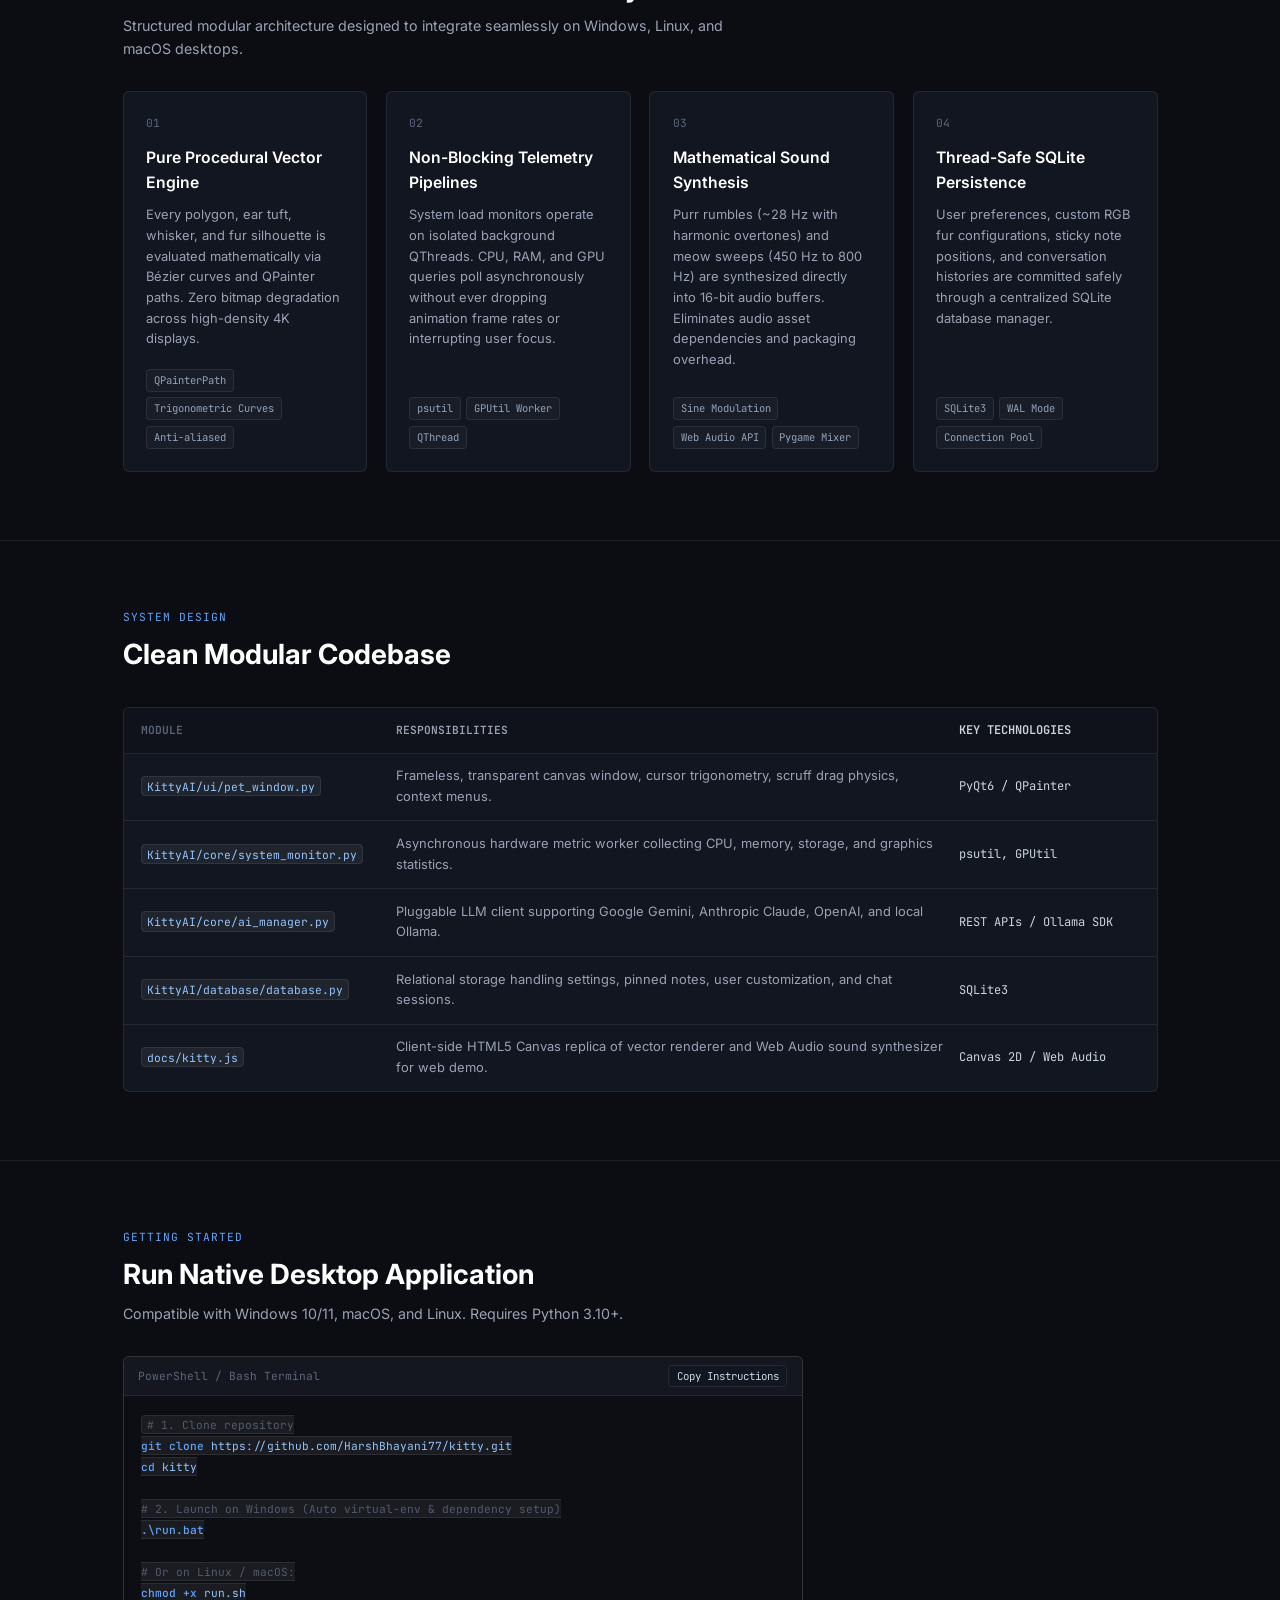
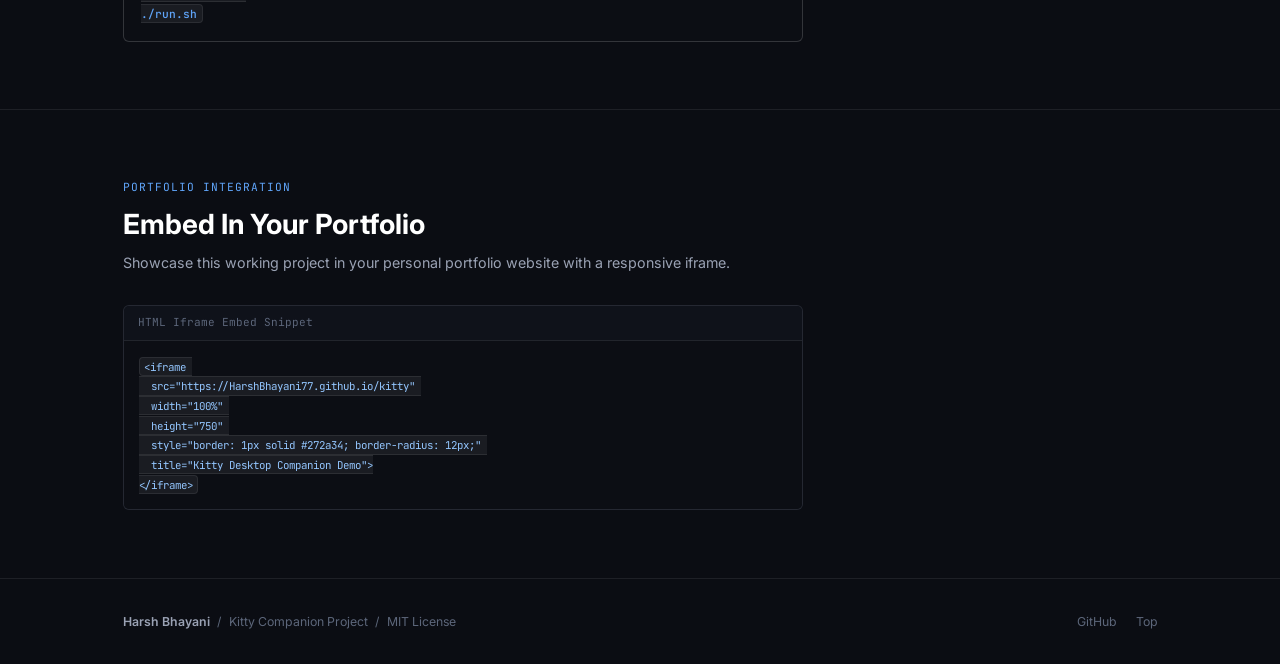
==== commit 47656768: "Configure Vercel deployment and fix web interaction clicks" ====
--- a/docs/index.html
+++ b/docs/index.html
@@ -9,9 +9,6 @@
   <link rel="preconnect" href="https://fonts.gstatic.com" crossorigin>
   <link href="https://fonts.googleapis.com/css2?family=Inter:wght@400;500;600;700&family=JetBrains+Mono:wght@400;500;600&display=swap" rel="stylesheet">
   <link rel="stylesheet" href="style.css?v=3.0">
-  <link rel="icon" type="image/svg+xml" href="favicon.svg">
-  <link rel="icon" type="image/png" sizes="64x64" href="favicon.png">
-  <link rel="apple-touch-icon" href="favicon.png">
   <style>
     /* ==========================================================================
        Inlined Rock-Solid Stylesheet (Guarantees zero browser caching glitches)
--- a/docs/style.css
+++ b/docs/style.css
@@ -0,0 +1,1066 @@
+/* ==========================================================================
+   Kitty — Professional Engineering Portfolio Theme
+   Clean, modern, developer-focused aesthetic. Zero AI cliches.
+   ========================================================================== */
+
+:root {
+  --bg-page: #0b0d11;
+  --bg-surface: #12151b;
+  --bg-card: #161a22;
+  --bg-muted: #1c212c;
+
+  --border-subtle: #222734;
+  --border-strong: #2f3647;
+
+  --text-primary: #f0f2f5;
+  --text-secondary: #9099a8;
+  --text-muted: #5d6778;
+
+  --accent: #2563eb;
+  --accent-hover: #1d4ed8;
+  --accent-tint: rgba(37, 99, 235, 0.12);
+
+  --status-good: #10b981;
+  --status-warn: #f59e0b;
+  --status-cpu: #3b82f6;
+
+  --font-sans: 'Inter', -apple-system, BlinkMacSystemFont, 'Segoe UI', Roboto, sans-serif;
+  --font-mono: 'JetBrains Mono', Consolas, Monaco, monospace;
+
+  --radius-xs: 4px;
+  --radius-sm: 6px;
+  --radius-md: 10px;
+  --radius-lg: 14px;
+
+  --transition-fast: 0.15s ease;
+}
+
+*, *::before, *::after {
+  box-sizing: border-box;
+  margin: 0;
+  padding: 0;
+}
+
+html {
+  scroll-behavior: smooth;
+  font-size: 15px;
+}
+
+body {
+  font-family: var(--font-sans);
+  background-color: var(--bg-page);
+  color: var(--text-primary);
+  line-height: 1.55;
+  -webkit-font-smoothing: antialiased;
+  overflow-x: hidden;
+}
+
+.container {
+  width: 100%;
+  max-width: 1080px;
+  margin: 0 auto;
+  padding: 0 1.5rem;
+}
+
+a {
+  color: inherit;
+  text-decoration: none;
+}
+
+code {
+  font-family: var(--font-mono);
+  font-size: 0.88em;
+  background: var(--bg-muted);
+  border: 1px solid var(--border-subtle);
+  padding: 0.15em 0.4em;
+  border-radius: var(--radius-xs);
+  color: #d1d5db;
+}
+
+/* ==========================================================================
+   Navigation
+   ========================================================================== */
+.site-header {
+  position: sticky;
+  top: 0;
+  z-index: 100;
+  background: rgba(11, 13, 17, 0.88);
+  backdrop-filter: blur(12px);
+  border-bottom: 1px solid var(--border-subtle);
+}
+
+.nav-container {
+  max-width: 1080px;
+  margin: 0 auto;
+  padding: 0.75rem 1.5rem;
+  display: flex;
+  align-items: center;
+  justify-content: space-between;
+}
+
+.brand {
+  display: flex;
+  align-items: center;
+  gap: 0.5rem;
+  font-size: 1.05rem;
+  font-weight: 700;
+  color: #fff;
+}
+
+.brand-glyph {
+  font-size: 1.15rem;
+}
+
+.version-tag {
+  font-family: var(--font-mono);
+  font-size: 0.72rem;
+  color: var(--text-muted);
+  background: var(--bg-surface);
+  border: 1px solid var(--border-subtle);
+  padding: 0.1rem 0.45rem;
+  border-radius: var(--radius-xs);
+}
+
+.nav-menu {
+  display: flex;
+  gap: 1.5rem;
+}
+
+.nav-item {
+  font-size: 0.88rem;
+  color: var(--text-secondary);
+  font-weight: 500;
+  transition: color var(--transition-fast);
+}
+
+.nav-item:hover {
+  color: var(--text-primary);
+}
+
+.btn-nav {
+  display: inline-flex;
+  align-items: center;
+  gap: 0.45rem;
+  font-size: 0.82rem;
+  font-weight: 500;
+  background: var(--bg-surface);
+  border: 1px solid var(--border-strong);
+  color: var(--text-primary);
+  padding: 0.4rem 0.85rem;
+  border-radius: var(--radius-sm);
+  transition: all var(--transition-fast);
+}
+
+.btn-nav:hover {
+  background: var(--bg-card);
+  border-color: #4b5563;
+}
+
+/* ==========================================================================
+   Buttons
+   ========================================================================== */
+.btn {
+  display: inline-flex;
+  align-items: center;
+  justify-content: center;
+  font-size: 0.9rem;
+  font-weight: 600;
+  padding: 0.65rem 1.25rem;
+  border-radius: var(--radius-sm);
+  cursor: pointer;
+  transition: all var(--transition-fast);
+  border: 1px solid transparent;
+}
+
+.btn-primary {
+  background: #2563eb;
+  color: #ffffff;
+}
+
+.btn-primary:hover {
+  background: #1d4ed8;
+}
+
+.btn-secondary {
+  background: var(--bg-card);
+  border: 1px solid var(--border-strong);
+  color: var(--text-primary);
+}
+
+.btn-secondary:hover {
+  background: var(--bg-muted);
+  border-color: #4b5563;
+}
+
+.btn-subtle {
+  background: var(--bg-surface);
+  border: 1px solid var(--border-subtle);
+  color: var(--text-secondary);
+}
+
+.btn-subtle:hover {
+  color: #fff;
+  border-color: var(--border-strong);
+}
+
+.btn-sm {
+  font-size: 0.78rem;
+  padding: 0.35rem 0.75rem;
+}
+
+/* ==========================================================================
+   Hero Section
+   ========================================================================== */
+.hero-wrap {
+  padding: 4.5rem 0 3.5rem;
+  border-bottom: 1px solid var(--border-subtle);
+}
+
+.hero-meta {
+  margin-bottom: 1rem;
+}
+
+.badge-pill {
+  font-family: var(--font-mono);
+  font-size: 0.78rem;
+  font-weight: 500;
+  color: #93c5fd;
+  background: rgba(37, 99, 235, 0.1);
+  border: 1px solid rgba(59, 130, 246, 0.25);
+  padding: 0.25rem 0.65rem;
+  border-radius: var(--radius-xs);
+}
+
+.hero-heading {
+  font-size: 2.6rem;
+  font-weight: 700;
+  letter-spacing: -0.03em;
+  color: #fff;
+  line-height: 1.2;
+  max-width: 860px;
+  margin-bottom: 1.25rem;
+}
+
+.hero-lead {
+  font-size: 1.08rem;
+  color: var(--text-secondary);
+  line-height: 1.65;
+  max-width: 720px;
+  margin-bottom: 2rem;
+}
+
+.hero-actions {
+  display: flex;
+  gap: 0.85rem;
+  margin-bottom: 3rem;
+  flex-wrap: wrap;
+}
+
+.specs-bar {
+  display: grid;
+  grid-template-columns: repeat(auto-fit, minmax(180px, 1fr));
+  gap: 1px;
+  background: var(--border-subtle);
+  border: 1px solid var(--border-subtle);
+  border-radius: var(--radius-sm);
+  overflow: hidden;
+}
+
+.spec-cell {
+  background: var(--bg-surface);
+  padding: 0.85rem 1.15rem;
+}
+
+.spec-label {
+  font-size: 0.72rem;
+  font-family: var(--font-mono);
+  color: var(--text-muted);
+  text-transform: uppercase;
+  letter-spacing: 0.5px;
+  margin-bottom: 0.2rem;
+}
+
+.spec-val {
+  font-size: 0.92rem;
+  font-weight: 600;
+  color: var(--text-primary);
+}
+
+/* ==========================================================================
+   Interactive Preview / Workbench
+   ========================================================================== */
+.preview-section {
+  padding: 4.5rem 0;
+  border-bottom: 1px solid var(--border-subtle);
+}
+
+.section-intro {
+  margin-bottom: 2.2rem;
+}
+
+.subheading {
+  font-family: var(--font-mono);
+  font-size: 0.75rem;
+  font-weight: 600;
+  color: #60a5fa;
+  letter-spacing: 1px;
+  margin-bottom: 0.4rem;
+}
+
+.section-heading {
+  font-size: 1.85rem;
+  font-weight: 700;
+  letter-spacing: -0.02em;
+  color: #fff;
+  margin-bottom: 0.4rem;
+}
+
+.section-desc {
+  font-size: 0.95rem;
+  color: var(--text-secondary);
+  max-width: 620px;
+}
+
+/* Workbench Window Card */
+.workbench {
+  background: var(--bg-surface);
+  border: 1px solid var(--border-strong);
+  border-radius: var(--radius-md);
+  overflow: hidden;
+  box-shadow: 0 15px 35px rgba(0, 0, 0, 0.4);
+}
+
+.workbench-bar {
+  background: #0f1117;
+  padding: 0.65rem 1.15rem;
+  display: flex;
+  align-items: center;
+  justify-content: space-between;
+  border-bottom: 1px solid var(--border-subtle);
+}
+
+.mac-controls {
+  display: flex;
+  gap: 0.4rem;
+}
+
+.control-dot {
+  width: 10px;
+  height: 10px;
+  border-radius: 50%;
+  background: #2a3140;
+}
+
+.window-title {
+  font-family: var(--font-mono);
+  font-size: 0.8rem;
+  color: var(--text-secondary);
+  display: flex;
+  align-items: center;
+  gap: 0.4rem;
+}
+
+.title-bold {
+  color: #e5e7eb;
+}
+
+.separator {
+  color: var(--text-muted);
+}
+
+.bar-tools {
+  display: flex;
+  gap: 0.45rem;
+}
+
+.tool-btn {
+  background: var(--bg-muted);
+  border: 1px solid var(--border-subtle);
+  color: var(--text-secondary);
+  font-size: 0.75rem;
+  font-family: var(--font-mono);
+  padding: 0.25rem 0.6rem;
+  border-radius: var(--radius-xs);
+  cursor: pointer;
+  transition: all var(--transition-fast);
+}
+
+.tool-btn:hover {
+  color: #fff;
+  border-color: var(--border-strong);
+}
+
+/* Workbench Canvas Area */
+.workbench-canvas-area {
+  position: relative;
+  min-height: 460px;
+  background: #0e1117;
+  display: flex;
+  align-items: center;
+  justify-content: center;
+  user-select: none;
+  overflow: hidden;
+}
+
+.canvas-grid-pattern {
+  position: absolute;
+  inset: 0;
+  background-size: 24px 24px;
+  background-image: 
+    linear-gradient(to right, rgba(255, 255, 255, 0.02) 1px, transparent 1px),
+    linear-gradient(to bottom, rgba(255, 255, 255, 0.02) 1px, transparent 1px);
+  pointer-events: none;
+}
+
+.viewport-instructions {
+  position: absolute;
+  top: 1rem;
+  display: flex;
+  gap: 0.5rem;
+  z-index: 10;
+  pointer-events: none;
+  opacity: 0.75;
+}
+
+.hud-tag {
+  background: #141822;
+  border: 1px solid var(--border-subtle);
+  font-family: var(--font-mono);
+  font-size: 0.7rem;
+  color: #9ca3af;
+  padding: 0.2rem 0.55rem;
+  border-radius: var(--radius-xs);
+}
+
+.canvas-anchor {
+  position: relative;
+  cursor: grab;
+  touch-action: none;
+  display: flex;
+  flex-direction: column;
+  align-items: center;
+}
+
+.canvas-anchor:active {
+  cursor: grabbing;
+}
+
+#kittyCanvas {
+  display: block;
+}
+
+/* ==========================================================================
+   Hardware Telemetry Card (htop / iStat Menus style)
+   ========================================================================== */
+.telemetry-card {
+  position: absolute;
+  bottom: calc(100% + 12px);
+  left: 50%;
+  transform: translateX(-50%);
+  width: 280px;
+  background: #11141c;
+  border: 1px solid #2a3142;
+  border-radius: var(--radius-sm);
+  padding: 0.85rem;
+  box-shadow: 0 12px 28px rgba(0, 0, 0, 0.6);
+  z-index: 30;
+}
+
+.card-top {
+  display: flex;
+  justify-content: space-between;
+  align-items: center;
+  padding-bottom: 0.45rem;
+  margin-bottom: 0.6rem;
+  border-bottom: 1px solid var(--border-subtle);
+}
+
+.card-caption {
+  font-family: var(--font-mono);
+  font-size: 0.68rem;
+  font-weight: 600;
+  color: #94a3b8;
+  letter-spacing: 0.4px;
+}
+
+.card-timestamp {
+  font-family: var(--font-mono);
+  font-size: 0.68rem;
+  color: var(--text-muted);
+}
+
+.telemetry-grid {
+  display: grid;
+  grid-template-columns: 1fr 1fr;
+  gap: 0.55rem;
+  margin-bottom: 0.6rem;
+}
+
+.metric-block {
+  background: #171b26;
+  border: 1px solid var(--border-subtle);
+  border-radius: var(--radius-xs);
+  padding: 0.45rem 0.55rem;
+}
+
+.metric-head {
+  display: flex;
+  justify-content: space-between;
+  align-items: baseline;
+  margin-bottom: 0.35rem;
+}
+
+.metric-title {
+  font-size: 0.62rem;
+  font-family: var(--font-mono);
+  color: var(--text-muted);
+}
+
+.metric-reading {
+  font-family: var(--font-mono);
+  font-size: 0.85rem;
+  font-weight: 600;
+  color: #fff;
+}
+
+.gauge-track {
+  width: 100%;
+  height: 3px;
+  background: #252b3a;
+  border-radius: 2px;
+  overflow: hidden;
+}
+
+.gauge-bar {
+  height: 100%;
+  background: #3b82f6;
+  border-radius: 2px;
+  transition: width 0.3s ease;
+}
+
+.card-footer-tip {
+  font-size: 0.7rem;
+  text-align: center;
+  color: #9ca3af;
+  background: #181d28;
+  border-radius: var(--radius-xs);
+  padding: 0.25rem 0.4rem;
+}
+
+.card-pointer {
+  position: absolute;
+  bottom: -6px;
+  left: 50%;
+  transform: translateX(-50%);
+  width: 0;
+  height: 0;
+  border-left: 6px solid transparent;
+  border-right: 6px solid transparent;
+  border-top: 6px solid #11141c;
+}
+
+/* ==========================================================================
+   Companion Console / Dialogue Interface
+   ========================================================================== */
+.console-card {
+  position: absolute;
+  top: 1.5rem;
+  right: 1.5rem;
+  width: 320px;
+  max-width: calc(100% - 3rem);
+  background: #11141c;
+  border: 1px solid #2a3142;
+  border-radius: var(--radius-sm);
+  box-shadow: 0 16px 35px rgba(0, 0, 0, 0.55);
+  z-index: 40;
+  display: flex;
+  flex-direction: column;
+  overflow: hidden;
+}
+
+.console-head {
+  background: #171b26;
+  padding: 0.6rem 0.85rem;
+  display: flex;
+  align-items: center;
+  justify-content: space-between;
+  border-bottom: 1px solid var(--border-subtle);
+}
+
+.console-label {
+  display: flex;
+  align-items: center;
+  gap: 0.45rem;
+  font-size: 0.78rem;
+  font-family: var(--font-mono);
+  color: #e5e7eb;
+}
+
+.terminal-indicator {
+  width: 6px;
+  height: 6px;
+  border-radius: 50%;
+  background: var(--status-good);
+}
+
+.console-close {
+  background: transparent;
+  border: none;
+  color: var(--text-muted);
+  font-size: 1.1rem;
+  cursor: pointer;
+  line-height: 1;
+}
+
+.console-close:hover {
+  color: #fff;
+}
+
+.console-feed {
+  padding: 0.75rem;
+  max-height: 200px;
+  overflow-y: auto;
+  display: flex;
+  flex-direction: column;
+  gap: 0.5rem;
+}
+
+.console-row {
+  display: flex;
+  font-size: 0.8rem;
+}
+
+.row-companion {
+  justify-content: flex-start;
+}
+
+.row-user {
+  justify-content: flex-end;
+}
+
+.console-bubble {
+  max-width: 88%;
+  padding: 0.45rem 0.7rem;
+  border-radius: var(--radius-xs);
+  line-height: 1.45;
+}
+
+.row-companion .console-bubble {
+  background: #181d28;
+  border: 1px solid var(--border-subtle);
+  color: #e5e7eb;
+}
+
+.row-user .console-bubble {
+  background: #2563eb;
+  color: #ffffff;
+}
+
+.console-presets {
+  display: flex;
+  gap: 0.35rem;
+  padding: 0.35rem 0.75rem;
+  overflow-x: auto;
+  border-top: 1px solid var(--border-subtle);
+  background: #0d1016;
+}
+
+.preset-chip {
+  background: #171c26;
+  border: 1px solid var(--border-subtle);
+  color: #93c5fd;
+  font-family: var(--font-mono);
+  font-size: 0.68rem;
+  padding: 0.2rem 0.5rem;
+  border-radius: var(--radius-xs);
+  cursor: pointer;
+  white-space: nowrap;
+}
+
+.preset-chip:hover {
+  background: #1e2636;
+  border-color: #3b82f6;
+  color: #fff;
+}
+
+.console-prompt {
+  display: flex;
+  border-top: 1px solid var(--border-subtle);
+  background: #0f121a;
+  padding: 0.45rem 0.75rem;
+  gap: 0.45rem;
+}
+
+.console-prompt input {
+  flex: 1;
+  background: transparent;
+  border: none;
+  outline: none;
+  color: #fff;
+  font-size: 0.8rem;
+  font-family: var(--font-sans);
+}
+
+.console-prompt input::placeholder {
+  color: var(--text-muted);
+}
+
+.console-send {
+  background: #2563eb;
+  border: none;
+  color: #fff;
+  font-size: 0.74rem;
+  font-weight: 600;
+  padding: 0.25rem 0.65rem;
+  border-radius: var(--radius-xs);
+  cursor: pointer;
+}
+
+.console-send:hover {
+  background: #1d4ed8;
+}
+
+/* Workbench Controls Tray */
+.workbench-tray {
+  background: #0f1117;
+  padding: 0.75rem 1.15rem;
+  border-top: 1px solid var(--border-subtle);
+  display: flex;
+  align-items: center;
+  justify-content: space-between;
+  flex-wrap: wrap;
+  gap: 0.85rem;
+}
+
+.tray-cluster {
+  display: flex;
+  align-items: center;
+  gap: 0.65rem;
+}
+
+.tray-label {
+  font-size: 0.78rem;
+  font-family: var(--font-mono);
+  color: var(--text-secondary);
+}
+
+.coat-button-group {
+  display: flex;
+  gap: 0.35rem;
+  flex-wrap: wrap;
+}
+
+.coat-btn {
+  background: #171b26;
+  border: 1px solid var(--border-subtle);
+  color: var(--text-secondary);
+  padding: 0.28rem 0.6rem;
+  border-radius: var(--radius-xs);
+  font-size: 0.75rem;
+  cursor: pointer;
+  display: inline-flex;
+  align-items: center;
+  gap: 0.35rem;
+  transition: all var(--transition-fast);
+}
+
+.coat-btn:hover {
+  background: #1e2433;
+  color: #fff;
+}
+
+.coat-btn.active {
+  background: #1e293b;
+  border-color: #3b82f6;
+  color: #fff;
+  font-weight: 600;
+}
+
+.coat-swatch {
+  width: 9px;
+  height: 9px;
+  border-radius: 50%;
+  display: inline-block;
+}
+
+/* Viewport companion pin mode */
+body.mode-floating-companion #kittyAnchor {
+  position: fixed !important;
+  bottom: 25px !important;
+  right: 25px !important;
+  z-index: 9999 !important;
+  pointer-events: auto !important;
+}
+
+/* ==========================================================================
+   Engineering Highlights Section
+   ========================================================================== */
+.eng-section {
+  padding: 4.5rem 0;
+  border-bottom: 1px solid var(--border-subtle);
+}
+
+.grid-cards {
+  display: grid;
+  grid-template-columns: repeat(auto-fit, minmax(230px, 1fr));
+  gap: 1.25rem;
+}
+
+.eng-card {
+  background: var(--bg-surface);
+  border: 1px solid var(--border-subtle);
+  border-radius: var(--radius-sm);
+  padding: 1.5rem;
+  display: flex;
+  flex-direction: column;
+  transition: border-color var(--transition-fast);
+}
+
+.eng-card:hover {
+  border-color: var(--border-strong);
+}
+
+.card-num {
+  font-family: var(--font-mono);
+  font-size: 0.75rem;
+  color: var(--text-muted);
+  margin-bottom: 0.85rem;
+}
+
+.card-title {
+  font-size: 1.05rem;
+  font-weight: 600;
+  color: #fff;
+  margin-bottom: 0.65rem;
+}
+
+.card-copy {
+  font-size: 0.86rem;
+  color: var(--text-secondary);
+  line-height: 1.6;
+  margin-bottom: 1.25rem;
+  flex: 1;
+}
+
+.tech-tags {
+  display: flex;
+  gap: 0.35rem;
+  flex-wrap: wrap;
+}
+
+.tech-tags span {
+  font-family: var(--font-mono);
+  font-size: 0.7rem;
+  color: #94a3b8;
+  background: #181d28;
+  border: 1px solid var(--border-subtle);
+  padding: 0.15rem 0.45rem;
+  border-radius: var(--radius-xs);
+}
+
+/* ==========================================================================
+   Architecture Table Section
+   ========================================================================== */
+.arch-section {
+  padding: 4.5rem 0;
+  border-bottom: 1px solid var(--border-subtle);
+}
+
+.arch-table-card {
+  background: var(--bg-surface);
+  border: 1px solid var(--border-subtle);
+  border-radius: var(--radius-sm);
+  overflow: hidden;
+}
+
+.arch-row {
+  display: grid;
+  grid-template-columns: 240px 1fr 180px;
+  gap: 1rem;
+  padding: 0.85rem 1.15rem;
+  border-bottom: 1px solid var(--border-subtle);
+  font-size: 0.86rem;
+  align-items: center;
+}
+
+.arch-row:last-child {
+  border-bottom: none;
+}
+
+.arch-row-head {
+  background: #0f1117;
+  font-family: var(--font-mono);
+  font-size: 0.75rem;
+  font-weight: 600;
+  color: var(--text-muted);
+  text-transform: uppercase;
+}
+
+.arch-col-1 code {
+  color: #93c5fd;
+}
+
+.arch-col-2 {
+  color: var(--text-secondary);
+}
+
+.arch-col-3 {
+  font-family: var(--font-mono);
+  font-size: 0.8rem;
+  color: #cbd5e1;
+}
+
+/* ==========================================================================
+   Terminal Installation Section
+   ========================================================================== */
+.install-section {
+  padding: 4.5rem 0;
+  border-bottom: 1px solid var(--border-subtle);
+}
+
+.terminal-panel {
+  max-width: 680px;
+  background: #0c0e14;
+  border: 1px solid var(--border-strong);
+  border-radius: var(--radius-sm);
+  overflow: hidden;
+}
+
+.terminal-bar {
+  background: #141720;
+  padding: 0.55rem 0.95rem;
+  display: flex;
+  align-items: center;
+  justify-content: space-between;
+  border-bottom: 1px solid var(--border-subtle);
+}
+
+.terminal-title {
+  font-family: var(--font-mono);
+  font-size: 0.75rem;
+  color: var(--text-muted);
+}
+
+.terminal-copy-btn {
+  background: var(--bg-surface);
+  border: 1px solid var(--border-subtle);
+  color: #cbd5e1;
+  font-size: 0.72rem;
+  font-family: var(--font-mono);
+  padding: 0.2rem 0.5rem;
+  border-radius: var(--radius-xs);
+  cursor: pointer;
+}
+
+.terminal-copy-btn:hover {
+  background: #1c212d;
+  color: #fff;
+}
+
+.terminal-code {
+  padding: 1.15rem;
+  font-family: var(--font-mono);
+  font-size: 0.85rem;
+  line-height: 1.65;
+}
+
+.t-dim { color: #525a6c; }
+.t-cmd { color: #60a5fa; font-weight: 500; }
+
+/* ==========================================================================
+   Portfolio Embed Section
+   ========================================================================== */
+.embed-section {
+  padding: 4.5rem 0;
+  border-bottom: 1px solid var(--border-subtle);
+}
+
+.embed-card {
+  max-width: 680px;
+  background: var(--bg-surface);
+  border: 1px solid var(--border-subtle);
+  border-radius: var(--radius-sm);
+  overflow: hidden;
+}
+
+.code-header {
+  background: #0f1117;
+  padding: 0.55rem 0.95rem;
+  border-bottom: 1px solid var(--border-subtle);
+}
+
+.code-title {
+  font-family: var(--font-mono);
+  font-size: 0.74rem;
+  color: var(--text-muted);
+}
+
+.embed-snippet {
+  padding: 1rem;
+  font-family: var(--font-mono);
+  font-size: 0.82rem;
+  line-height: 1.6;
+  color: #e2e8f0;
+  background: #0c0e14;
+}
+
+/* ==========================================================================
+   Footer
+   ========================================================================== */
+.site-footer {
+  padding: 2.2rem 0;
+  background: var(--bg-page);
+}
+
+.footer-flex {
+  display: flex;
+  align-items: center;
+  justify-content: space-between;
+  font-size: 0.82rem;
+  color: var(--text-muted);
+}
+
+.footer-meta {
+  display: flex;
+  align-items: center;
+  gap: 0.5rem;
+}
+
+.footer-name {
+  font-weight: 600;
+  color: var(--text-secondary);
+}
+
+.footer-links {
+  display: flex;
+  gap: 1.25rem;
+}
+
+.footer-links a:hover {
+  color: #fff;
+}
+
+/* ==========================================================================
+   Mobile Responsiveness
+   ========================================================================== */
+@media (max-width: 768px) {
+  .hero-heading {
+    font-size: 2rem;
+  }
+  .nav-menu {
+    display: none;
+  }
+  .arch-row {
+    grid-template-columns: 1fr;
+    gap: 0.35rem;
+  }
+  .arch-row-head {
+    display: none;
+  }
+  .console-card {
+    right: 1rem;
+    left: 1rem;
+    width: auto;
+    max-width: none;
+  }
+}
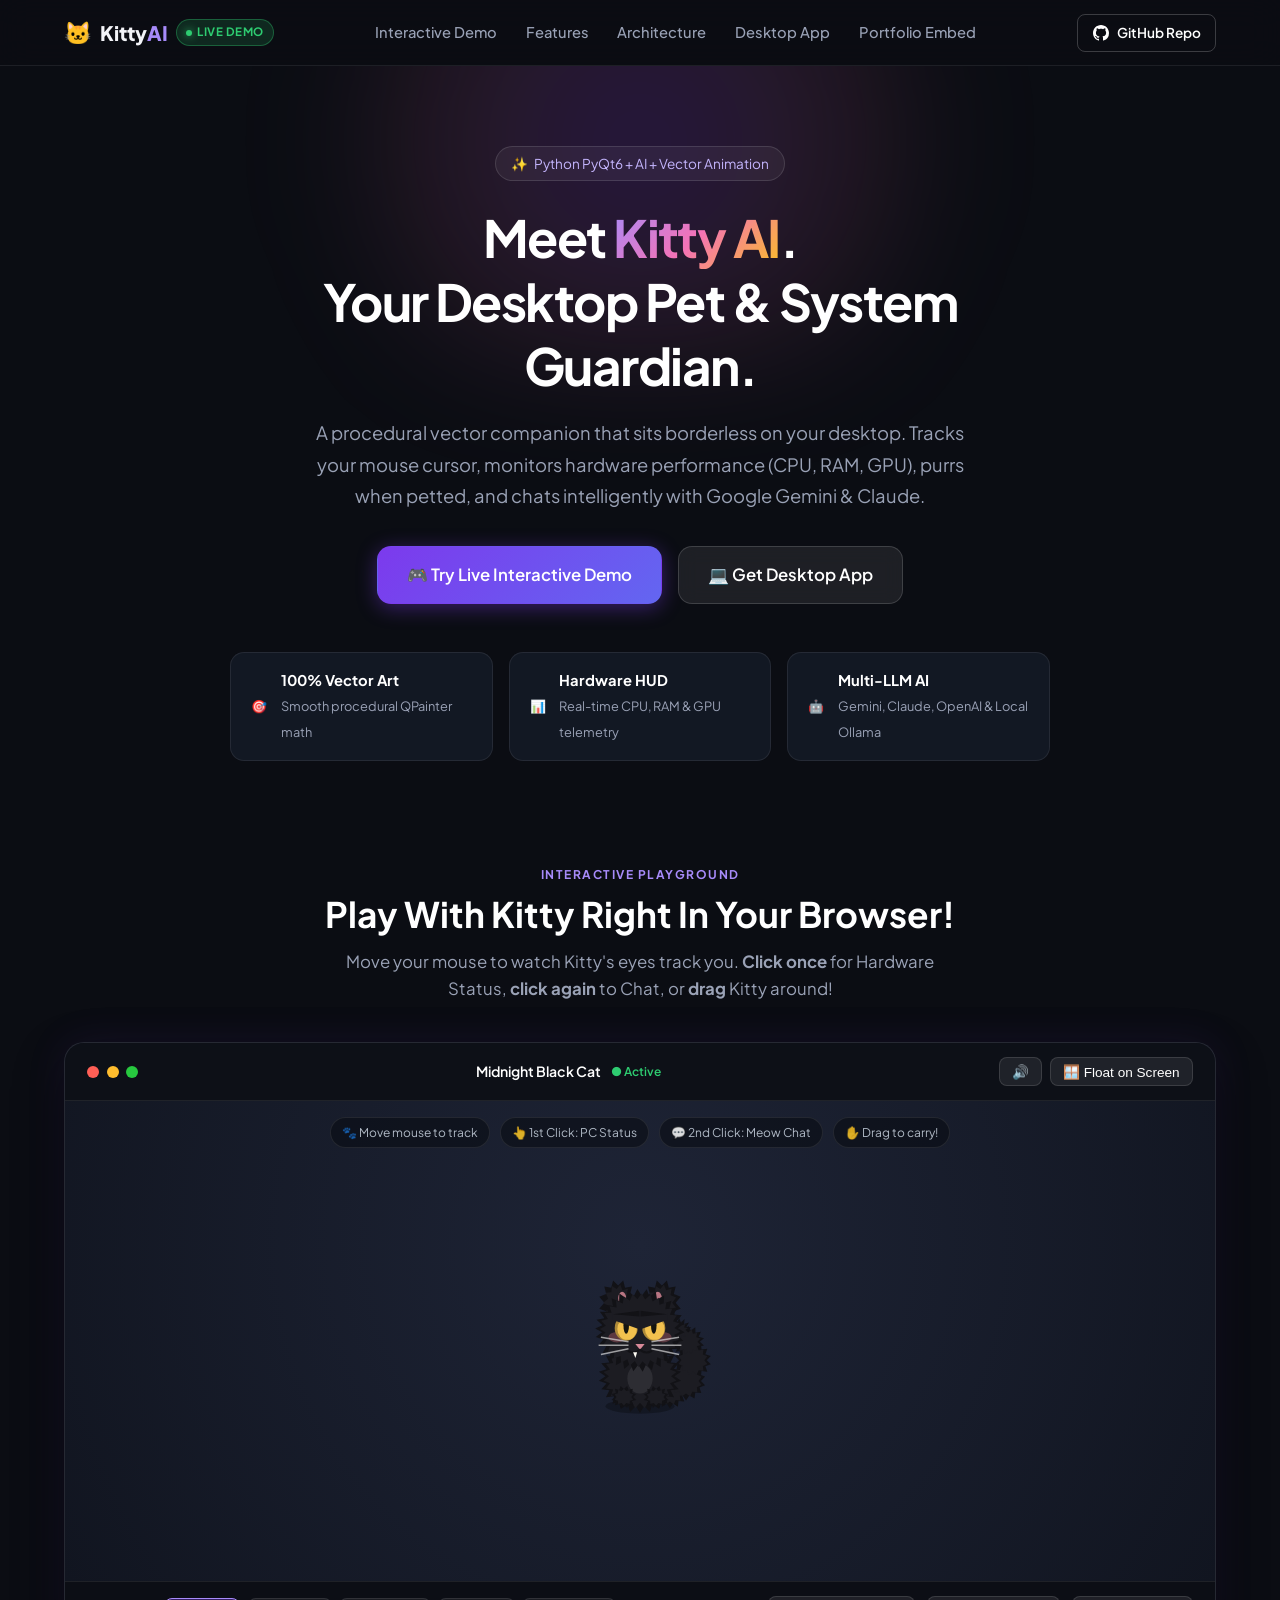
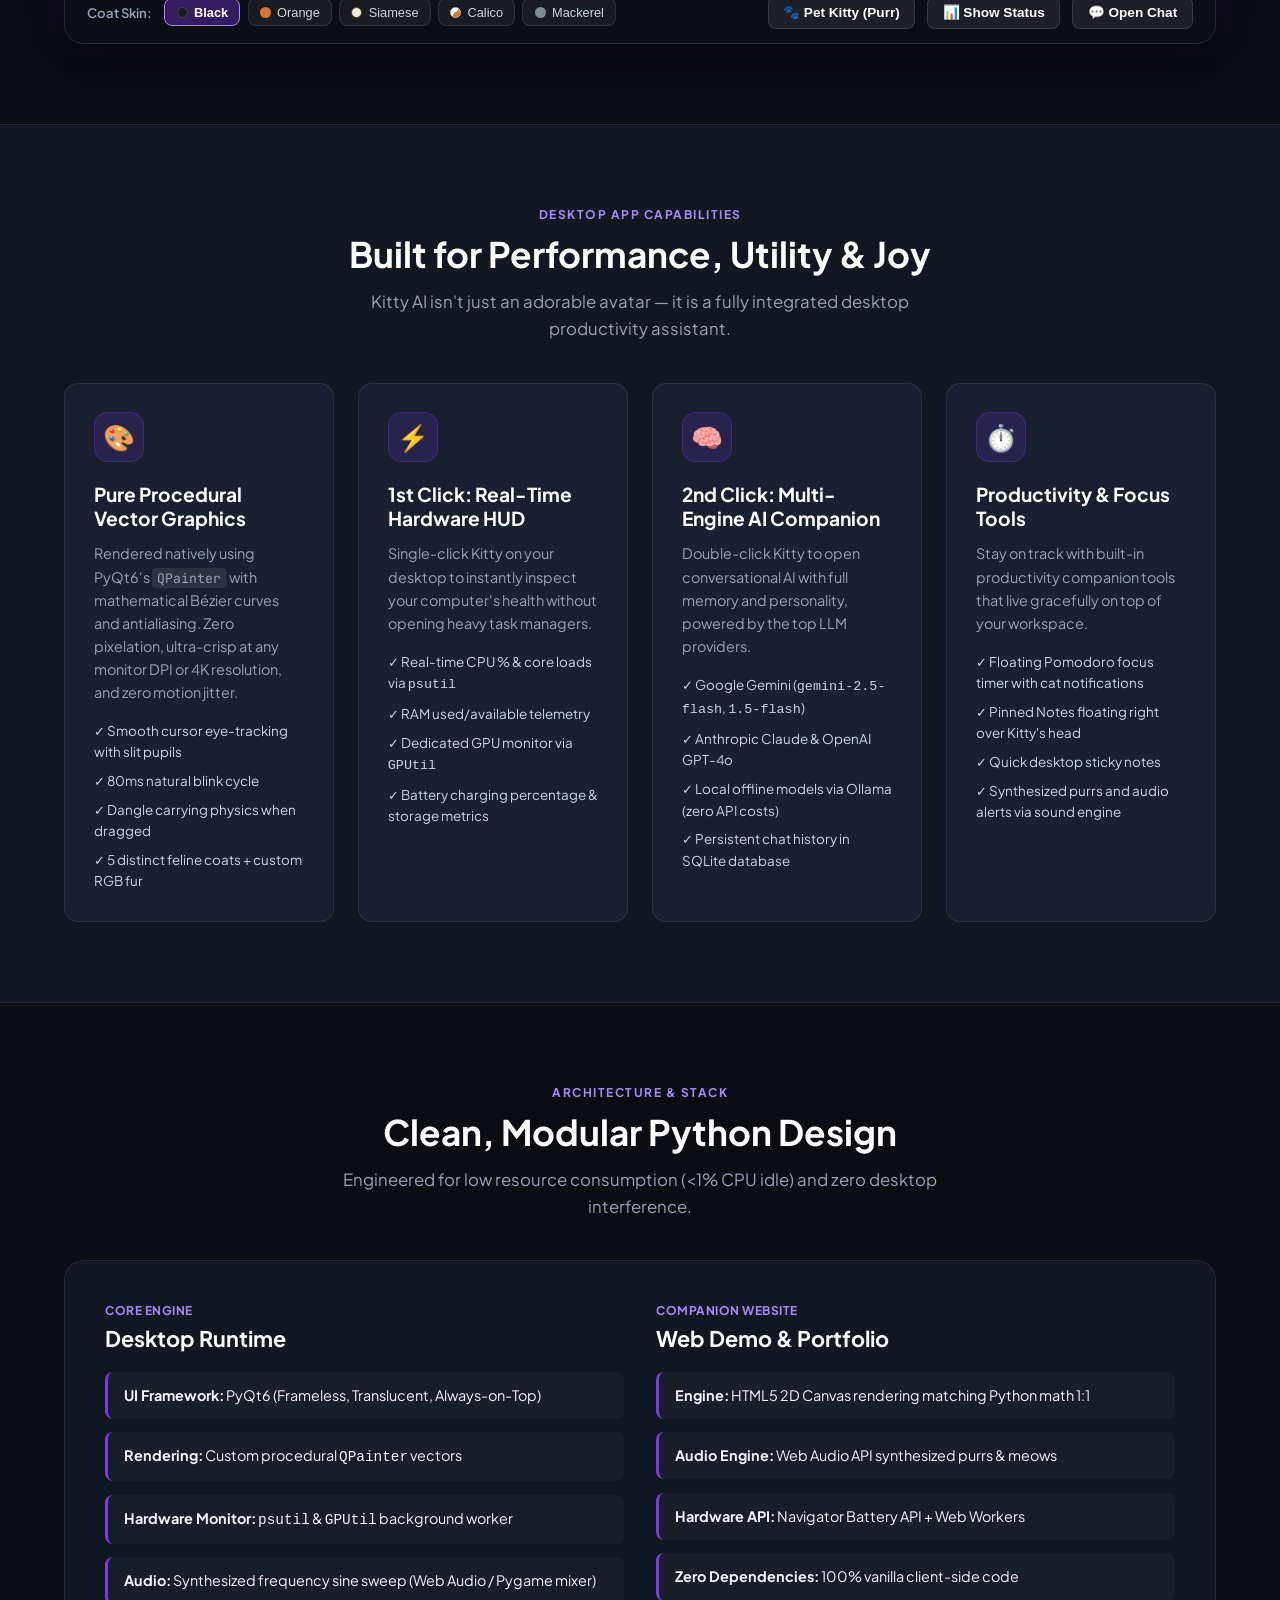
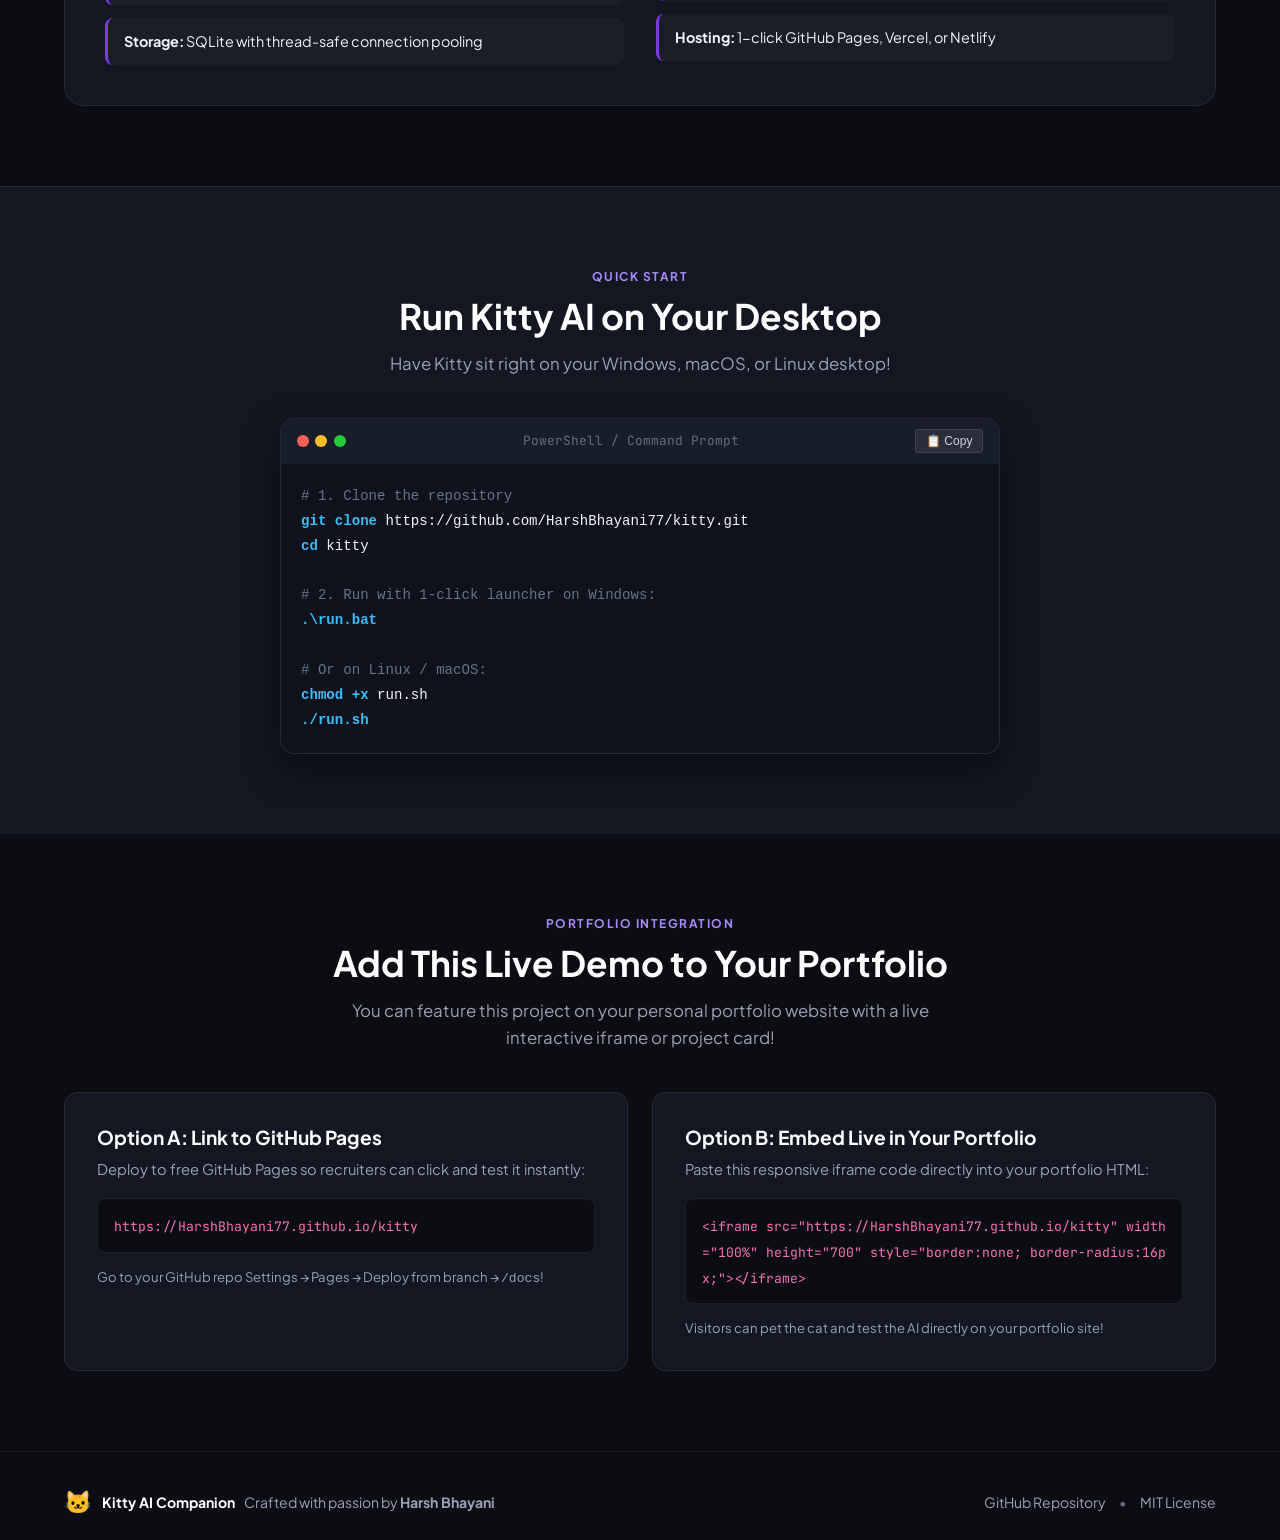
==== commit 799051a9: "Add interactive web companion demo for portfolio" ====
--- a/docs/index.html
+++ b/docs/index.html
@@ -3,1056 +3,36 @@
 <head>
   <meta charset="UTF-8">
   <meta name="viewport" content="width=device-width, initial-scale=1.0">
-  <title>Kitty — Desktop Companion & Hardware Telemetry Tool</title>
-  <meta name="description" content="A lightweight desktop companion and real-time hardware telemetry tool engineered in Python with PyQt6 procedural vector graphics.">
+  <title>Kitty AI — Desktop Companion & System Monitor (Live Interactive Demo)</title>
+  <meta name="description" content="Meet Kitty AI: an adorable, procedural vector-drawn desktop pet and real-time hardware companion powered by Python, PyQt6, and AI. Try the live interactive web demo!">
   <link rel="preconnect" href="https://fonts.googleapis.com">
   <link rel="preconnect" href="https://fonts.gstatic.com" crossorigin>
-  <link href="https://fonts.googleapis.com/css2?family=Inter:wght@400;500;600;700&family=JetBrains+Mono:wght@400;500;600&display=swap" rel="stylesheet">
-  <link rel="stylesheet" href="style.css?v=3.0">
-  <style>
-    /* ==========================================================================
-       Inlined Rock-Solid Stylesheet (Guarantees zero browser caching glitches)
-       ========================================================================== */
-    :root {
-      --bg-page: #0b0d13;
-      --bg-surface: #121620;
-      --bg-card: #171c2a;
-      --bg-card-hover: #1e2436;
-      --border: rgba(255, 255, 255, 0.08);
-      --border-strong: rgba(255, 255, 255, 0.16);
-      --text-main: #f3f4f8;
-      --text-muted: #9aa2b4;
-      --text-dim: #5c667a;
-      --btn-blue: #2563eb;
-      --btn-blue-hover: #1d4ed8;
-      --font-sans: 'Inter', -apple-system, BlinkMacSystemFont, 'Segoe UI', Roboto, sans-serif;
-      --font-mono: 'JetBrains Mono', Consolas, monospace;
-    }
-
-    *, *::before, *::after {
-      box-sizing: border-box;
-      margin: 0;
-      padding: 0;
-    }
-
-    html {
-      scroll-behavior: smooth;
-      font-size: 15px;
-    }
-
-    body {
-      font-family: var(--font-sans);
-      background-color: var(--bg-page);
-      color: var(--text-main);
-      line-height: 1.6;
-      -webkit-font-smoothing: antialiased;
-      overflow-x: hidden;
-    }
-
-    .container {
-      width: 100%;
-      max-width: 1080px;
-      margin: 0 auto;
-      padding: 0 1.5rem;
-    }
-
-    a {
-      color: inherit;
-      text-decoration: none;
-    }
-
-    code {
-      font-family: var(--font-mono);
-      font-size: 0.88em;
-      background: rgba(255, 255, 255, 0.06);
-      border: 1px solid var(--border);
-      padding: 0.15em 0.45em;
-      border-radius: 4px;
-      color: #93c5fd;
-    }
-
-    /* Top Navigation */
-    .site-nav {
-      position: sticky;
-      top: 0;
-      z-index: 100;
-      background: rgba(11, 13, 19, 0.92);
-      backdrop-filter: blur(14px);
-      border-bottom: 1px solid var(--border);
-      padding: 0.85rem 0;
-    }
-
-    .nav-inner {
-      display: flex;
-      align-items: center;
-      justify-content: space-between;
-    }
-
-    .nav-brand {
-      display: flex;
-      align-items: center;
-      gap: 0.5rem;
-      font-weight: 700;
-      font-size: 1.1rem;
-      color: #fff;
-    }
-
-    .brand-tag {
-      font-family: var(--font-mono);
-      font-size: 0.7rem;
-      color: var(--text-dim);
-      background: var(--bg-surface);
-      border: 1px solid var(--border);
-      padding: 0.1rem 0.45rem;
-      border-radius: 4px;
-    }
-
-    .nav-links {
-      display: flex;
-      align-items: center;
-      gap: 1.6rem;
-    }
-
-    .nav-link {
-      font-size: 0.88rem;
-      color: var(--text-muted);
-      font-weight: 500;
-      transition: color 0.15s ease;
-    }
-
-    .nav-link:hover {
-      color: #fff;
-    }
-
-    .btn-gh {
-      display: inline-flex;
-      align-items: center;
-      gap: 0.45rem;
-      font-size: 0.82rem;
-      font-weight: 500;
-      background: var(--bg-surface);
-      border: 1px solid var(--border-strong);
-      color: #fff;
-      padding: 0.4rem 0.85rem;
-      border-radius: 6px;
-      transition: all 0.15s ease;
-    }
-
-    .btn-gh:hover {
-      background: var(--bg-card);
-      border-color: #64748b;
-    }
-
-    /* Buttons */
-    .btn {
-      display: inline-flex;
-      align-items: center;
-      justify-content: center;
-      gap: 0.5rem;
-      font-size: 0.92rem;
-      font-weight: 600;
-      padding: 0.7rem 1.4rem;
-      border-radius: 6px;
-      border: 1px solid transparent;
-      cursor: pointer;
-      transition: all 0.15s ease;
-    }
-
-    .btn-primary {
-      background: var(--btn-blue);
-      color: #fff;
-    }
-
-    .btn-primary:hover {
-      background: var(--btn-blue-hover);
-      transform: translateY(-1px);
-    }
-
-    .btn-secondary {
-      background: var(--bg-surface);
-      border: 1px solid var(--border-strong);
-      color: #fff;
-    }
-
-    .btn-secondary:hover {
-      background: var(--bg-card);
-      border-color: #64748b;
-      transform: translateY(-1px);
-    }
-
-    .btn-sm {
-      font-size: 0.8rem;
-      padding: 0.35rem 0.75rem;
-      border-radius: 4px;
-    }
-
-    /* Hero Section */
-    .hero-section {
-      padding: 4.5rem 0 3.5rem;
-      border-bottom: 1px solid var(--border);
-    }
-
-    .hero-tag {
-      display: inline-flex;
-      font-family: var(--font-mono);
-      font-size: 0.75rem;
-      color: #93c5fd;
-      background: rgba(37, 99, 235, 0.12);
-      border: 1px solid rgba(59, 130, 246, 0.3);
-      padding: 0.25rem 0.7rem;
-      border-radius: 4px;
-      margin-bottom: 1.25rem;
-    }
-
-    .hero-title {
-      font-size: 2.7rem;
-      font-weight: 700;
-      letter-spacing: -0.03em;
-      color: #fff;
-      line-height: 1.2;
-      max-width: 820px;
-      margin-bottom: 1.2rem;
-    }
-
-    .hero-desc {
-      font-size: 1.05rem;
-      color: var(--text-muted);
-      line-height: 1.65;
-      max-width: 720px;
-      margin-bottom: 2rem;
-    }
-
-    .hero-cta {
-      display: flex;
-      gap: 0.85rem;
-      flex-wrap: wrap;
-      margin-bottom: 2.8rem;
-    }
-
-    .specs-grid {
-      display: grid;
-      grid-template-columns: repeat(auto-fit, minmax(200px, 1fr));
-      gap: 1px;
-      background: var(--border);
-      border: 1px solid var(--border);
-      border-radius: 6px;
-      overflow: hidden;
-    }
-
-    .spec-item {
-      background: var(--bg-surface);
-      padding: 0.85rem 1.15rem;
-    }
-
-    .spec-label {
-      font-family: var(--font-mono);
-      font-size: 0.7rem;
-      color: var(--text-dim);
-      text-transform: uppercase;
-      letter-spacing: 0.5px;
-      margin-bottom: 0.2rem;
-    }
-
-    .spec-val {
-      font-size: 0.92rem;
-      font-weight: 600;
-      color: #fff;
-    }
-
-    /* Interactive Preview Stage */
-    .preview-section {
-      padding: 4.5rem 0;
-      border-bottom: 1px solid var(--border);
-    }
-
-    .section-head {
-      margin-bottom: 2rem;
-    }
-
-    .section-subhead {
-      font-family: var(--font-mono);
-      font-size: 0.75rem;
-      color: #60a5fa;
-      letter-spacing: 1px;
-      text-transform: uppercase;
-      margin-bottom: 0.4rem;
-    }
-
-    .section-title {
-      font-size: 1.85rem;
-      font-weight: 700;
-      color: #fff;
-      margin-bottom: 0.4rem;
-    }
-
-    .section-desc {
-      font-size: 0.95rem;
-      color: var(--text-muted);
-    }
-
-    .stage-card {
-      background: var(--bg-surface);
-      border: 1px solid var(--border-strong);
-      border-radius: 10px;
-      overflow: hidden;
-      box-shadow: 0 16px 40px rgba(0, 0, 0, 0.45);
-    }
-
-    .stage-bar {
-      background: #0f121a;
-      padding: 0.7rem 1.2rem;
-      display: flex;
-      align-items: center;
-      justify-content: space-between;
-      border-bottom: 1px solid var(--border);
-    }
-
-    .stage-dots {
-      display: flex;
-      gap: 0.45rem;
-    }
-
-    .s-dot {
-      width: 10px;
-      height: 10px;
-      border-radius: 50%;
-      background: #2a3142;
-    }
-
-    .stage-title {
-      font-family: var(--font-mono);
-      font-size: 0.8rem;
-      color: var(--text-muted);
-    }
-
-    .stage-tools {
-      display: flex;
-      gap: 0.45rem;
-    }
-
-    .stage-btn {
-      background: #171b26;
-      border: 1px solid var(--border);
-      color: var(--text-muted);
-      font-size: 0.75rem;
-      font-family: var(--font-mono);
-      padding: 0.25rem 0.65rem;
-      border-radius: 4px;
-      cursor: pointer;
-      transition: all 0.15s ease;
-    }
-
-    .stage-btn:hover {
-      color: #fff;
-      border-color: var(--border-strong);
-    }
-
-    .stage-viewport {
-      position: relative;
-      min-height: 480px;
-      background: #0e1118;
-      display: flex;
-      align-items: center;
-      justify-content: center;
-      user-select: none;
-      overflow: hidden;
-    }
-
-    .grid-dots {
-      position: absolute;
-      inset: 0;
-      background-size: 24px 24px;
-      background-image: 
-        linear-gradient(to right, rgba(255, 255, 255, 0.02) 1px, transparent 1px),
-        linear-gradient(to bottom, rgba(255, 255, 255, 0.02) 1px, transparent 1px);
-      pointer-events: none;
-    }
-
-    .stage-hints {
-      position: absolute;
-      top: 1rem;
-      display: flex;
-      gap: 0.5rem;
-      z-index: 10;
-      pointer-events: none;
-      opacity: 0.8;
-      flex-wrap: wrap;
-      justify-content: center;
-    }
-
-    .hint-tag {
-      background: #141822;
-      border: 1px solid var(--border);
-      font-family: var(--font-mono);
-      font-size: 0.72rem;
-      color: #9ca3af;
-      padding: 0.2rem 0.55rem;
-      border-radius: 4px;
-    }
-
-    .canvas-anchor {
-      position: relative;
-      cursor: grab;
-      touch-action: none;
-      display: flex;
-      flex-direction: column;
-      align-items: center;
-    }
-
-    .canvas-anchor:active {
-      cursor: grabbing;
-    }
-
-    #kittyCanvas {
-      display: block;
-    }
-
-    /* Telemetry Card (htop / iStat style) */
-    .telemetry-card {
-      position: absolute;
-      bottom: calc(100% + 12px);
-      left: 50%;
-      transform: translateX(-50%);
-      width: 290px;
-      background: #11141c;
-      border: 1px solid #2a3144;
-      border-radius: 6px;
-      padding: 0.85rem;
-      box-shadow: 0 14px 32px rgba(0, 0, 0, 0.65);
-      z-index: 30;
-    }
-
-    .card-top {
-      display: flex;
-      justify-content: space-between;
-      align-items: center;
-      padding-bottom: 0.45rem;
-      margin-bottom: 0.6rem;
-      border-bottom: 1px solid var(--border);
-    }
-
-    .card-top-left {
-      display: flex;
-      align-items: center;
-      gap: 0.5rem;
-    }
-
-    .card-close-btn {
-      background: transparent;
-      border: none;
-      color: var(--text-dim);
-      font-size: 1.1rem;
-      cursor: pointer;
-      line-height: 1;
-      padding: 0 0.2rem;
-    }
-
-    .card-close-btn:hover {
-      color: #fff;
-    }
-
-    .card-caption {
-      font-family: var(--font-mono);
-      font-size: 0.68rem;
-      font-weight: 600;
-      color: #94a3b8;
-    }
-
-    .card-timestamp {
-      font-family: var(--font-mono);
-      font-size: 0.68rem;
-      color: var(--text-dim);
-    }
-
-    .telemetry-grid {
-      display: grid;
-      grid-template-columns: 1fr 1fr;
-      gap: 0.55rem;
-      margin-bottom: 0.6rem;
-    }
-
-    .metric-block {
-      background: #171b26;
-      border: 1px solid var(--border);
-      border-radius: 4px;
-      padding: 0.45rem 0.55rem;
-    }
-
-    .metric-head {
-      display: flex;
-      justify-content: space-between;
-      align-items: baseline;
-      margin-bottom: 0.35rem;
-    }
-
-    .metric-title {
-      font-size: 0.62rem;
-      font-family: var(--font-mono);
-      color: var(--text-dim);
-    }
-
-    .metric-reading {
-      font-family: var(--font-mono);
-      font-size: 0.85rem;
-      font-weight: 600;
-      color: #fff;
-    }
-
-    .gauge-track {
-      width: 100%;
-      height: 3px;
-      background: #252b3a;
-      border-radius: 2px;
-      overflow: hidden;
-    }
-
-    .gauge-bar {
-      height: 100%;
-      background: #3b82f6;
-      border-radius: 2px;
-      transition: width 0.3s ease;
-    }
-
-    .card-footer-tip {
-      font-size: 0.7rem;
-      text-align: center;
-      color: #9ca3af;
-      background: #181d28;
-      border-radius: 4px;
-      padding: 0.25rem 0.4rem;
-    }
-
-    .card-pointer {
-      position: absolute;
-      bottom: -6px;
-      left: 50%;
-      transform: translateX(-50%);
-      width: 0;
-      height: 0;
-      border-left: 6px solid transparent;
-      border-right: 6px solid transparent;
-      border-top: 6px solid #11141c;
-    }
-
-    /* Companion Console Card */
-    .console-card {
-      position: absolute;
-      top: 1.5rem;
-      right: 1.5rem;
-      width: 320px;
-      max-width: calc(100% - 3rem);
-      background: #11141c;
-      border: 1px solid #2a3144;
-      border-radius: 6px;
-      box-shadow: 0 16px 35px rgba(0, 0, 0, 0.6);
-      z-index: 40;
-      display: flex;
-      flex-direction: column;
-      overflow: hidden;
-    }
-
-    .console-head {
-      background: #171b26;
-      padding: 0.6rem 0.85rem;
-      display: flex;
-      align-items: center;
-      justify-content: space-between;
-      border-bottom: 1px solid var(--border);
-    }
-
-    .console-label {
-      display: flex;
-      align-items: center;
-      gap: 0.45rem;
-      font-size: 0.78rem;
-      font-family: var(--font-mono);
-      color: #e5e7eb;
-    }
-
-    .terminal-dot {
-      width: 6px;
-      height: 6px;
-      border-radius: 50%;
-      background: #10b981;
-    }
-
-    .console-close {
-      background: transparent;
-      border: none;
-      color: var(--text-dim);
-      font-size: 1.1rem;
-      cursor: pointer;
-      line-height: 1;
-    }
-
-    .console-close:hover {
-      color: #fff;
-    }
-
-    .console-feed {
-      padding: 0.75rem;
-      max-height: 200px;
-      overflow-y: auto;
-      display: flex;
-      flex-direction: column;
-      gap: 0.5rem;
-    }
-
-    .console-row {
-      display: flex;
-      font-size: 0.8rem;
-    }
-
-    .row-companion {
-      justify-content: flex-start;
-    }
-
-    .row-user {
-      justify-content: flex-end;
-    }
-
-    .console-bubble {
-      max-width: 88%;
-      padding: 0.45rem 0.7rem;
-      border-radius: 4px;
-      line-height: 1.45;
-    }
-
-    .row-companion .console-bubble {
-      background: #181d28;
-      border: 1px solid var(--border);
-      color: #e5e7eb;
-    }
-
-    .row-user .console-bubble {
-      background: var(--btn-blue);
-      color: #fff;
-    }
-
-    .console-presets {
-      display: flex;
-      gap: 0.35rem;
-      padding: 0.35rem 0.75rem;
-      overflow-x: auto;
-      border-top: 1px solid var(--border);
-      background: #0d1016;
-    }
-
-    .preset-chip {
-      background: #171c26;
-      border: 1px solid var(--border);
-      color: #93c5fd;
-      font-family: var(--font-mono);
-      font-size: 0.68rem;
-      padding: 0.2rem 0.5rem;
-      border-radius: 4px;
-      cursor: pointer;
-      white-space: nowrap;
-    }
-
-    .preset-chip:hover {
-      background: #1e2636;
-      border-color: #3b82f6;
-      color: #fff;
-    }
-
-    .console-prompt {
-      display: flex;
-      border-top: 1px solid var(--border);
-      background: #0f121a;
-      padding: 0.45rem 0.75rem;
-      gap: 0.45rem;
-    }
-
-    .console-prompt input {
-      flex: 1;
-      background: transparent;
-      border: none;
-      outline: none;
-      color: #fff;
-      font-size: 0.8rem;
-    }
-
-    .console-prompt input::placeholder {
-      color: var(--text-dim);
-    }
-
-    .console-send {
-      background: var(--btn-blue);
-      border: none;
-      color: #fff;
-      font-size: 0.74rem;
-      font-weight: 600;
-      padding: 0.25rem 0.65rem;
-      border-radius: 4px;
-      cursor: pointer;
-    }
-
-    /* Controls Tray */
-    .stage-tray {
-      background: #0f121a;
-      padding: 0.85rem 1.2rem;
-      border-top: 1px solid var(--border);
-      display: flex;
-      align-items: center;
-      justify-content: space-between;
-      flex-wrap: wrap;
-      gap: 0.85rem;
-    }
-
-    .tray-cluster {
-      display: flex;
-      align-items: center;
-      gap: 0.65rem;
-    }
-
-    .tray-label {
-      font-size: 0.78rem;
-      font-family: var(--font-mono);
-      color: var(--text-muted);
-    }
-
-    .coat-button-group {
-      display: flex;
-      gap: 0.35rem;
-      flex-wrap: wrap;
-    }
-
-    .coat-btn {
-      background: #171b26;
-      border: 1px solid var(--border);
-      color: var(--text-muted);
-      padding: 0.28rem 0.6rem;
-      border-radius: 4px;
-      font-size: 0.75rem;
-      cursor: pointer;
-      display: inline-flex;
-      align-items: center;
-      gap: 0.35rem;
-      transition: all 0.15s ease;
-    }
-
-    .coat-btn:hover {
-      background: #1e2433;
-      color: #fff;
-    }
-
-    .coat-btn.active {
-      background: #1e293b;
-      border-color: #3b82f6;
-      color: #fff;
-      font-weight: 600;
-    }
-
-    .coat-swatch {
-      width: 9px;
-      height: 9px;
-      border-radius: 50%;
-      display: inline-block;
-    }
-
-    .btn-subtle {
-      background: #171b26;
-      border: 1px solid var(--border);
-      color: var(--text-muted);
-    }
-
-    .btn-subtle:hover {
-      color: #fff;
-      border-color: var(--border-strong);
-    }
-
-    /* Features Grid */
-    .features-section {
-      padding: 4.5rem 0;
-      border-bottom: 1px solid var(--border);
-    }
-
-    .features-grid {
-      display: grid;
-      grid-template-columns: repeat(auto-fit, minmax(240px, 1fr));
-      gap: 1.25rem;
-    }
-
-    .feature-card {
-      background: var(--bg-surface);
-      border: 1px solid var(--border);
-      border-radius: 6px;
-      padding: 1.5rem;
-      display: flex;
-      flex-direction: column;
-      transition: border-color 0.15s ease;
-    }
-
-    .feature-card:hover {
-      border-color: var(--border-strong);
-    }
-
-    .card-num {
-      font-family: var(--font-mono);
-      font-size: 0.75rem;
-      color: var(--text-dim);
-      margin-bottom: 0.85rem;
-    }
-
-    .card-title {
-      font-size: 1.05rem;
-      font-weight: 600;
-      color: #fff;
-      margin-bottom: 0.65rem;
-    }
-
-    .card-copy {
-      font-size: 0.86rem;
-      color: var(--text-muted);
-      line-height: 1.6;
-      margin-bottom: 1.25rem;
-      flex: 1;
-    }
-
-    .tech-tags {
-      display: flex;
-      gap: 0.35rem;
-      flex-wrap: wrap;
-    }
-
-    .tech-tags span {
-      font-family: var(--font-mono);
-      font-size: 0.7rem;
-      color: #94a3b8;
-      background: #181d28;
-      border: 1px solid var(--border);
-      padding: 0.15rem 0.45rem;
-      border-radius: 4px;
-    }
-
-    /* System Architecture Table */
-    .arch-section {
-      padding: 4.5rem 0;
-      border-bottom: 1px solid var(--border);
-    }
-
-    .arch-table {
-      background: var(--bg-surface);
-      border: 1px solid var(--border);
-      border-radius: 6px;
-      overflow: hidden;
-    }
-
-    .arch-row {
-      display: grid;
-      grid-template-columns: 240px 1fr 180px;
-      gap: 1rem;
-      padding: 0.85rem 1.15rem;
-      border-bottom: 1px solid var(--border);
-      font-size: 0.86rem;
-      align-items: center;
-    }
-
-    .arch-row:last-child {
-      border-bottom: none;
-    }
-
-    .arch-row-head {
-      background: #0f121a;
-      font-family: var(--font-mono);
-      font-size: 0.75rem;
-      font-weight: 600;
-      color: var(--text-dim);
-      text-transform: uppercase;
-    }
-
-    .arch-col-1 code {
-      color: #93c5fd;
-    }
-
-    .arch-col-2 {
-      color: var(--text-muted);
-    }
-
-    .arch-col-3 {
-      font-family: var(--font-mono);
-      font-size: 0.8rem;
-      color: #cbd5e1;
-    }
-
-    /* Terminal Quickstart */
-    .install-section {
-      padding: 4.5rem 0;
-      border-bottom: 1px solid var(--border);
-    }
-
-    .terminal-box {
-      max-width: 680px;
-      background: #0c0e14;
-      border: 1px solid var(--border-strong);
-      border-radius: 6px;
-      overflow: hidden;
-    }
-
-    .term-header {
-      background: #141720;
-      padding: 0.55rem 0.95rem;
-      display: flex;
-      align-items: center;
-      justify-content: space-between;
-      border-bottom: 1px solid var(--border);
-    }
-
-    .term-title {
-      font-family: var(--font-mono);
-      font-size: 0.75rem;
-      color: var(--text-dim);
-    }
-
-    .term-copy {
-      background: var(--bg-surface);
-      border: 1px solid var(--border);
-      color: #cbd5e1;
-      font-size: 0.72rem;
-      font-family: var(--font-mono);
-      padding: 0.2rem 0.5rem;
-      border-radius: 4px;
-      cursor: pointer;
-    }
-
-    .term-copy:hover {
-      background: #1c212d;
-      color: #fff;
-    }
-
-    .term-pre {
-      padding: 1.15rem;
-      font-family: var(--font-mono);
-      font-size: 0.85rem;
-      line-height: 1.65;
-      color: #e2e8f0;
-    }
-
-    .t-dim { color: #525a6c; }
-    .t-cmd { color: #60a5fa; font-weight: 500; }
-
-    /* Embed Portfolio Section */
-    .embed-section {
-      padding: 4.5rem 0;
-      border-bottom: 1px solid var(--border);
-    }
-
-    .embed-box {
-      max-width: 680px;
-      background: var(--bg-surface);
-      border: 1px solid var(--border);
-      border-radius: 6px;
-      overflow: hidden;
-    }
-
-    .embed-head {
-      background: #0f121a;
-      padding: 0.55rem 0.95rem;
-      border-bottom: 1px solid var(--border);
-      font-family: var(--font-mono);
-      font-size: 0.74rem;
-      color: var(--text-dim);
-    }
-
-    .embed-pre {
-      padding: 1rem;
-      font-family: var(--font-mono);
-      font-size: 0.82rem;
-      line-height: 1.6;
-      color: #e2e8f0;
-      background: #0c0e14;
-    }
-
-    /* Footer */
-    .site-footer {
-      padding: 2.2rem 0;
-      background: var(--bg-page);
-    }
-
-    .footer-flex {
-      display: flex;
-      align-items: center;
-      justify-content: space-between;
-      font-size: 0.82rem;
-      color: var(--text-dim);
-    }
-
-    .footer-meta {
-      display: flex;
-      align-items: center;
-      gap: 0.5rem;
-    }
-
-    .footer-author {
-      font-weight: 600;
-      color: var(--text-muted);
-    }
-
-    .footer-links {
-      display: flex;
-      gap: 1.25rem;
-    }
-
-    .footer-links a:hover {
-      color: #fff;
-    }
-
-    /* Floating Viewport Mode */
-    body.mode-floating-companion #kittyAnchor {
-      position: fixed !important;
-      bottom: 25px !important;
-      right: 25px !important;
-      z-index: 9999 !important;
-      pointer-events: auto !important;
-    }
-
-    /* Responsive */
-    @media (max-width: 768px) {
-      .hero-title {
-        font-size: 2rem;
-      }
-      .nav-links {
-        display: none;
-      }
-      .arch-row {
-        grid-template-columns: 1fr;
-        gap: 0.35rem;
-      }
-      .arch-row-head {
-        display: none;
-      }
-      .console-card {
-        right: 1rem;
-        left: 1rem;
-        width: auto;
-        max-width: none;
-      }
-    }
-  </style>
+  <link href="https://fonts.googleapis.com/css2?family=Plus+Jakarta+Sans:wght@400;500;600;700;800&family=JetBrains+Mono:wght@400;600&display=swap" rel="stylesheet">
+  <link rel="stylesheet" href="style.css">
 </head>
-<body>
-
-  <!-- Top Navigation -->
-  <header class="site-nav">
-    <div class="container nav-inner">
-      <div class="nav-brand">
-        <span>🐱 Kitty</span>
-        <span class="brand-tag">v2.1</span>
+<body class="theme-dark">
+
+  <!-- Top Navigation Bar -->
+  <header class="navbar">
+    <div class="nav-container">
+      <div class="brand">
+        <span class="cat-logo-icon">🐱</span>
+        <span class="brand-name">Kitty<span class="brand-accent">AI</span></span>
+        <span class="badge badge-pulse">Live Demo</span>
       </div>
       <nav class="nav-links">
-        <a href="#preview" class="nav-link">Interactive Preview</a>
-        <a href="#engineering" class="nav-link">Engineering</a>
-        <a href="#architecture" class="nav-link">Architecture</a>
-        <a href="#installation" class="nav-link">Installation</a>
-        <a href="#embed" class="nav-link">Embed Snippet</a>
+        <a href="#demo" class="nav-link">Interactive Demo</a>
+        <a href="#features" class="nav-link">Features</a>
+        <a href="#how-it-works" class="nav-link">Architecture</a>
+        <a href="#desktop-setup" class="nav-link">Desktop App</a>
+        <a href="#portfolio-embed" class="nav-link">Portfolio Embed</a>
       </nav>
-      <div>
-        <a href="https://github.com/HarshBhayani77/kitty" target="_blank" rel="noopener noreferrer" class="btn-gh">
-          <svg viewBox="0 0 24 24" width="14" height="14" fill="currentColor">
+      <div class="nav-actions">
+        <a href="https://github.com/HarshBhayani77/kitty" target="_blank" rel="noopener noreferrer" class="btn btn-sm btn-outline">
+          <svg class="icon-gh" viewBox="0 0 24 24" width="16" height="16" fill="currentColor">
             <path d="M12 0C5.37 0 0 5.37 0 12c0 5.31 3.435 9.795 8.205 11.385.6.105.825-.255.825-.57 0-.285-.015-1.23-.015-2.235-3.015.555-3.795-.735-4.035-1.41-.135-.345-.72-1.41-1.23-1.695-.42-.225-1.02-.78-.015-.795.945-.015 1.62.87 1.845 1.23 1.08 1.815 2.805 1.305 3.495.99.105-.78.42-1.305.765-1.605-2.67-.3-5.46-1.335-5.46-5.925 0-1.305.465-2.385 1.23-3.225-.12-.3-.54-1.53.12-3.18 0 0 1.005-.315 3.3 1.23.96-.27 1.98-.405 3-.405s2.04.135 3 .405c2.295-1.56 3.3-1.23 3.3-1.23.66 1.65.24 2.88.12 3.18.765.84 1.23 1.905 1.23 3.225 0 4.605-2.805 5.625-5.475 5.925.435.375.81 1.095.81 2.22 0 1.605-.015 2.895-.015 3.3 0 .315.225.69.825.57A12.02 12.02 0 0024 12c0-6.63-5.37-12-12-12z"/>
           </svg>
-          Source Code
+          GitHub Repo
         </a>
       </div>
     </div>
@@ -1060,392 +40,418 @@
 
   <!-- Hero Section -->
   <section class="hero-section">
+    <div class="hero-bg-glow"></div>
+    <div class="container hero-content">
+      <div class="hero-text">
+        <div class="tagline-pill">
+          <span class="sparkle">✨</span> Python PyQt6 + AI + Vector Animation
+        </div>
+        <h1 class="hero-title">
+          Meet <span class="gradient-text">Kitty AI</span>.<br>
+          Your Desktop Pet & System Guardian.
+        </h1>
+        <p class="hero-subtitle">
+          A procedural vector companion that sits borderless on your desktop. 
+          Tracks your mouse cursor, monitors hardware performance (CPU, RAM, GPU), 
+          purrs when petted, and chats intelligently with Google Gemini & Claude.
+        </p>
+        <div class="hero-cta-group">
+          <a href="#demo" class="btn btn-primary btn-lg">
+            <span>🎮 Try Live Interactive Demo</span>
+          </a>
+          <a href="#desktop-setup" class="btn btn-secondary btn-lg">
+            <span>💻 Get Desktop App</span>
+          </a>
+        </div>
+        <div class="hero-badges">
+          <div class="hero-badge-item">
+            <span class="badge-icon">🎯</span>
+            <div>
+              <strong>100% Vector Art</strong>
+              <span>Smooth procedural QPainter math</span>
+            </div>
+          </div>
+          <div class="hero-badge-item">
+            <span class="badge-icon">📊</span>
+            <div>
+              <strong>Hardware HUD</strong>
+              <span>Real-time CPU, RAM & GPU telemetry</span>
+            </div>
+          </div>
+          <div class="hero-badge-item">
+            <span class="badge-icon">🤖</span>
+            <div>
+              <strong>Multi-LLM AI</strong>
+              <span>Gemini, Claude, OpenAI & Local Ollama</span>
+            </div>
+          </div>
+        </div>
+      </div>
+    </div>
+  </section>
+
+  <!-- Interactive Demo Section -->
+  <section id="demo" class="demo-section">
     <div class="container">
-      <div class="hero-tag">Native Desktop Engineering • Python / PyQt6</div>
-      <h1 class="hero-title">
-        Lightweight Desktop Companion & System Telemetry Tool
-      </h1>
-      <p class="hero-desc">
-        Engineered with native <code>QPainter</code> procedural vector mathematics, non-blocking hardware metrics 
-        (CPU, RAM, GPU), and a pluggable conversational engine. Zero raster textures, zero window borders, and under 1% idle CPU.
-      </p>
-
-      <div class="hero-cta">
-        <a href="#preview" class="btn btn-primary">Try Interactive Preview</a>
-        <a href="#installation" class="btn btn-secondary">Get Desktop Binary / Run</a>
-      </div>
-
-      <div class="specs-grid">
-        <div class="spec-item">
-          <div class="spec-label">Rendering</div>
-          <div class="spec-val">Procedural Vector</div>
-        </div>
-        <div class="spec-item">
-          <div class="spec-label">GUI Framework</div>
-          <div class="spec-val">PyQt6 (C++ Core)</div>
-        </div>
-        <div class="spec-item">
-          <div class="spec-label">Telemetry Engine</div>
-          <div class="spec-val">psutil + GPUtil</div>
-        </div>
-        <div class="spec-item">
-          <div class="spec-label">Storage</div>
-          <div class="spec-val">Local SQLite3</div>
-        </div>
-      </div>
-    </div>
-  </section>
-
-  <!-- Interactive Workbench Section -->
-  <section id="preview" class="preview-section">
-    <div class="container">
-      <div class="section-head">
-        <div class="section-subhead">INTERACTIVE WORKBENCH</div>
-        <h2 class="section-title">Web Canvas Simulation</h2>
+      <div class="section-header text-center">
+        <div class="section-badge">INTERACTIVE PLAYGROUND</div>
+        <h2 class="section-title">Play With Kitty Right In Your Browser!</h2>
         <p class="section-desc">
-          Test the procedural vector rendering, cursor tracking physics, and hardware telemetry card directly in your browser.
-        </p>
-      </div>
-
-      <div class="stage-card">
-        <!-- Stage Titlebar -->
-        <div class="stage-bar">
-          <div class="stage-dots">
-            <span class="s-dot"></span>
-            <span class="s-dot"></span>
-            <span class="s-dot"></span>
-          </div>
-          <div class="stage-title">
-            <span>kitty-viewport / </span><span id="activeBreedLabel">Midnight Black</span>
-          </div>
-          <div class="stage-tools">
-            <button class="stage-btn" id="btnToggleSound" title="Toggle Audio">
-              <span id="soundIcon">Audio: ON</span>
-            </button>
-            <button class="stage-btn" id="btnFloatMode" title="Detach and pin to screen corner">
-              Float in Viewport
-            </button>
-          </div>
-        </div>
-
-        <!-- Stage Viewport -->
-        <div class="stage-viewport" id="stageArea">
-          <div class="grid-dots"></div>
-
-          <div class="stage-hints" id="stageHints">
-            <span class="hint-tag">Track: Mouse Move</span>
-            <span class="hint-tag">Click 1: Hardware HUD</span>
-            <span class="hint-tag">Click 2: Console</span>
-            <span class="hint-tag">Hold: Scruff Dangle</span>
-          </div>
-
-          <!-- Canvas Target Anchor -->
-          <div class="canvas-anchor" id="kittyAnchor">
-            <!-- Hardware Telemetry HUD Card -->
-            <div class="telemetry-card" id="speechBubble" style="display: none;">
-              <div class="card-top">
-                <div class="card-top-left">
-                  <span class="card-caption">SYSTEM TELEMETRY SNAPSHOT</span>
-                  <span class="card-timestamp" id="statusClock">--:--</span>
+          Move your mouse to watch Kitty's eyes track you. 
+          <strong>Click once</strong> for Hardware Status, <strong>click again</strong> to Chat, or <strong>drag</strong> Kitty around!
+        </p>
+      </div>
+
+      <div class="demo-wrapper">
+        <!-- Kitty Canvas Playground Container -->
+        <div class="demo-stage-card" id="demoStageCard">
+          <div class="demo-stage-header">
+            <div class="stage-window-dots">
+              <span class="dot dot-red"></span>
+              <span class="dot dot-yellow"></span>
+              <span class="dot dot-green"></span>
+            </div>
+            <div class="stage-title-text">
+              <span id="activeBreedLabel">Midnight Black Cat</span>
+              <span class="status-indicator live">● Active</span>
+            </div>
+            <div class="stage-quick-actions">
+              <button class="stage-icon-btn" id="btnToggleSound" title="Toggle Purr/Meow Sounds">🔊</button>
+              <button class="stage-icon-btn" id="btnFloatMode" title="Toggle Floating Screen Companion">🪟 Float on Screen</button>
+            </div>
+          </div>
+
+          <!-- Main Interactive Stage -->
+          <div class="demo-stage-body" id="stageArea">
+            <!-- Instructions overlay (fades out on interaction) -->
+            <div class="stage-hints" id="stageHints">
+              <span class="hint-chip">🐾 Move mouse to track</span>
+              <span class="hint-chip">👆 1st Click: PC Status</span>
+              <span class="hint-chip">💬 2nd Click: Meow Chat</span>
+              <span class="hint-chip">✋ Drag to carry!</span>
+            </div>
+
+            <!-- Canvas Element -->
+            <div class="canvas-anchor" id="kittyAnchor">
+              <!-- Speech Bubble Card (Structured 2x2 box from pet_window) -->
+              <div class="speech-bubble-wrapper" id="speechBubble" style="display: none;">
+                <div class="status-card-header">
+                  <span class="status-cat-badge">🐱 KITTY SYSTEM HUD</span>
+                  <span class="status-time" id="statusClock">12:00</span>
                 </div>
-                <button class="card-close-btn" id="btnCloseHud" title="Close">×</button>
+                <div class="status-grid">
+                  <div class="stat-box cpu-box">
+                    <div class="stat-lbl">CPU USAGE</div>
+                    <div class="stat-val" id="statCpu">18%</div>
+                    <div class="stat-bar"><div class="stat-bar-fill" id="statCpuBar" style="width: 18%"></div></div>
+                  </div>
+                  <div class="stat-box ram-box">
+                    <div class="stat-lbl">RAM USAGE</div>
+                    <div class="stat-val" id="statRam">5.8 GB</div>
+                    <div class="stat-bar"><div class="stat-bar-fill" id="statRamBar" style="width: 36%"></div></div>
+                  </div>
+                  <div class="stat-box gpu-box">
+                    <div class="stat-lbl">GPU STATUS</div>
+                    <div class="stat-val" id="statGpu">24%</div>
+                    <div class="stat-bar"><div class="stat-bar-fill" id="statGpuBar" style="width: 24%"></div></div>
+                  </div>
+                  <div class="stat-box pwr-box">
+                    <div class="stat-lbl">BATTERY</div>
+                    <div class="stat-val" id="statBat">94% ⚡</div>
+                    <div class="stat-bar"><div class="stat-bar-fill" id="statBatBar" style="width: 94%"></div></div>
+                  </div>
+                </div>
+                <div class="status-footer-hint">Click kitty again to open Meow Chat! 💬</div>
+                <div class="bubble-tail"></div>
               </div>
-              <div class="telemetry-grid">
-                <div class="metric-block">
-                  <div class="metric-head">
-                    <span class="metric-title">CPU UTILIZATION</span>
-                    <span class="metric-reading" id="statCpu">18%</span>
-                  </div>
-                  <div class="gauge-track">
-                    <div class="gauge-bar" id="statCpuBar" style="width: 18%;"></div>
+
+              <!-- Canvas element where Kitty is drawn -->
+              <canvas id="kittyCanvas" width="220" height="220"></canvas>
+            </div>
+
+            <!-- Floating Meow Chat Window (Mirrors Desktop Chat Dialog) -->
+            <div class="chat-window-card" id="chatWindow" style="display: none;">
+              <div class="chat-header">
+                <div class="chat-title-group">
+                  <span class="chat-avatar">🐾</span>
+                  <div>
+                    <h4 class="chat-title">Kitty Companion AI</h4>
+                    <span class="chat-subtitle">Online • Gemini / Chibi Personality</span>
                   </div>
                 </div>
-                <div class="metric-block">
-                  <div class="metric-head">
-                    <span class="metric-title">SYSTEM MEMORY</span>
-                    <span class="metric-reading" id="statRam">5.8 GB</span>
-                  </div>
-                  <div class="gauge-track">
-                    <div class="gauge-bar" id="statRamBar" style="width: 36%;"></div>
-                  </div>
-                </div>
-                <div class="metric-block">
-                  <div class="metric-head">
-                    <span class="metric-title">GPU LOAD</span>
-                    <span class="metric-reading" id="statGpu">24%</span>
-                  </div>
-                  <div class="gauge-track">
-                    <div class="gauge-bar" id="statGpuBar" style="width: 24%;"></div>
-                  </div>
-                </div>
-                <div class="metric-block">
-                  <div class="metric-head">
-                    <span class="metric-title">BATTERY / POWER</span>
-                    <span class="metric-reading" id="statBat">94%</span>
-                  </div>
-                  <div class="gauge-track">
-                    <div class="gauge-bar" id="statBatBar" style="width: 94%;"></div>
+                <button class="chat-close-btn" id="btnCloseChat">✕</button>
+              </div>
+
+              <div class="chat-messages" id="chatMessages">
+                <div class="chat-msg msg-kitty">
+                  <div class="msg-bubble">
+                    Meow! 🐾 I am Kitty, your desktop companion! Click my tummy for system stats or ask me anything!
                   </div>
                 </div>
               </div>
-              <div class="card-footer-tip">Double-click avatar to open companion console</div>
-              <div class="card-pointer"></div>
-            </div>
-
-            <!-- Vector Canvas Element -->
-            <canvas id="kittyCanvas" width="220" height="220"></canvas>
-          </div>
-
-          <!-- Companion Console Dialogue Card -->
-          <div class="console-card" id="chatWindow" style="display: none;">
-            <div class="console-head">
-              <div class="console-label">
-                <span class="terminal-dot"></span>
-                <span>Companion Console</span>
+
+              <div class="chat-suggestions">
+                <button class="chip-suggestion" data-prompt="What can you do?">What can you do?</button>
+                <button class="chip-suggestion" data-prompt="Tell me a cat joke!">Cat joke 😹</button>
+                <button class="chip-suggestion" data-prompt="Purr for me!">Purr please 🎶</button>
+                <button class="chip-suggestion" data-prompt="How do I run you on desktop?">Desktop app? 💻</button>
               </div>
-              <button class="console-close" id="btnCloseChat">×</button>
-            </div>
-
-            <div class="console-feed" id="chatMessages">
-              <div class="console-row row-companion">
-                <div class="console-bubble">
-                  Ready. Telemetry background threads active. Ask me for system stats or desktop shortcuts.
-                </div>
+
+              <form class="chat-input-bar" id="chatForm">
+                <input type="text" id="chatInput" placeholder="Type a message or meow..." autocomplete="off">
+                <button type="submit" class="chat-send-btn">
+                  <span>Send</span>
+                  <svg width="14" height="14" viewBox="0 0 24 24" fill="currentColor">
+                    <path d="M2.01 21L23 12 2.01 3 2 10l15 2-15 2z"/>
+                  </svg>
+                </button>
+              </form>
+            </div>
+
+          </div>
+
+          <!-- Stage Controls Toolbar -->
+          <div class="stage-controls">
+            <div class="control-group">
+              <label class="control-label">Coat Skin:</label>
+              <div class="skin-selector" id="skinSelector">
+                <button class="skin-btn active" data-skin="black" title="Midnight Black">
+                  <span class="color-dot" style="background: #1c1c22; border: 1px solid #444;"></span> Black
+                </button>
+                <button class="skin-btn" data-skin="orange" title="Orange Tabby">
+                  <span class="color-dot" style="background: #d9772e;"></span> Orange
+                </button>
+                <button class="skin-btn" data-skin="siamese" title="Siamese">
+                  <span class="color-dot" style="background: #f4ece1; border: 1px solid #4a3728;"></span> Siamese
+                </button>
+                <button class="skin-btn" data-skin="calico" title="Calico">
+                  <span class="color-dot" style="background: linear-gradient(135deg, #ffffff 50%, #d9772e 50%); border: 1px solid #bbb;"></span> Calico
+                </button>
+                <button class="skin-btn" data-skin="mackerel" title="Mackerel Tabby">
+                  <span class="color-dot" style="background: #7f8c8d;"></span> Mackerel
+                </button>
               </div>
             </div>
 
-            <div class="console-presets">
-              <button class="preset-chip" data-prompt="What are your core features?">System capabilities</button>
-              <button class="preset-chip" data-prompt="How do I launch the desktop app?">Launch commands</button>
-              <button class="preset-chip" data-prompt="Check system status">Run diagnostics</button>
-              <button class="preset-chip" data-prompt="Trigger audio synthesis">Purr audio test</button>
-            </div>
-
-            <form class="console-prompt" id="chatForm">
-              <input type="text" id="chatInput" placeholder="Enter query or command..." autocomplete="off">
-              <button type="submit" class="console-send">Send</button>
-            </form>
-          </div>
-        </div>
-
-        <!-- Controls Tray -->
-        <div class="stage-tray">
-          <div class="tray-cluster">
-            <span class="tray-label">Preset Coats:</span>
-            <div class="coat-button-group" id="skinSelector">
-              <button class="coat-btn active" data-skin="black">
-                <span class="coat-swatch" style="background: #1c1c22;"></span> Midnight
-              </button>
-              <button class="coat-btn" data-skin="orange">
-                <span class="coat-swatch" style="background: #d9772e;"></span> Orange Tabby
-              </button>
-              <button class="coat-btn" data-skin="siamese">
-                <span class="coat-swatch" style="background: #f4ece1; border: 1px solid #635041;"></span> Siamese
-              </button>
-              <button class="coat-btn" data-skin="calico">
-                <span class="coat-swatch" style="background: linear-gradient(135deg, #ffffff 50%, #d9772e 50%); border: 1px solid #777;"></span> Calico
-              </button>
-              <button class="coat-btn" data-skin="mackerel">
-                <span class="coat-swatch" style="background: #7f8c8d;"></span> Mackerel
-              </button>
-            </div>
-          </div>
-
-          <div class="tray-cluster">
-            <button class="btn btn-sm btn-subtle" id="btnPetKitty">Simulate Petting</button>
-            <button class="btn btn-sm btn-subtle" id="btnInspectHud">Inspect Hardware</button>
-            <button class="btn btn-sm btn-subtle" id="btnToggleChat">Toggle Console</button>
-          </div>
-        </div>
-      </div>
-    </div>
-  </section>
-
-  <!-- Technical Engineering Highlights -->
-  <section id="engineering" class="features-section">
+            <div class="control-group action-btns">
+              <button class="btn btn-sm btn-action" id="btnPetKitty">🐾 Pet Kitty (Purr)</button>
+              <button class="btn btn-sm btn-action" id="btnInspectHud">📊 Show Status</button>
+              <button class="btn btn-sm btn-action" id="btnToggleChat">💬 Open Chat</button>
+            </div>
+          </div>
+        </div>
+      </div>
+    </div>
+  </section>
+
+  <!-- Features Highlight -->
+  <section id="features" class="features-section">
     <div class="container">
-      <div class="section-head">
-        <div class="section-subhead">ENGINEERING HIGHLIGHTS</div>
-        <h2 class="section-title">Built for Precision & Resource Efficiency</h2>
+      <div class="section-header text-center">
+        <div class="section-badge">DESKTOP APP CAPABILITIES</div>
+        <h2 class="section-title">Built for Performance, Utility & Joy</h2>
         <p class="section-desc">
-          Structured modular architecture designed to integrate seamlessly on Windows, Linux, and macOS desktops.
+          Kitty AI isn't just an adorable avatar — it is a fully integrated desktop productivity assistant.
         </p>
       </div>
 
       <div class="features-grid">
         <div class="feature-card">
-          <div class="card-num">01</div>
-          <h3 class="card-title">Pure Procedural Vector Engine</h3>
-          <p class="card-copy">
-            Every polygon, ear tuft, whisker, and fur silhouette is evaluated mathematically via Bézier curves 
-            and QPainter paths. Zero bitmap degradation across high-density 4K displays.
+          <div class="feature-icon-wrapper">
+            <span class="feature-icon">🎨</span>
+          </div>
+          <h3 class="feature-title">Pure Procedural Vector Graphics</h3>
+          <p class="feature-text">
+            Rendered natively using PyQt6's <code>QPainter</code> with mathematical Bézier curves and antialiasing. 
+            Zero pixelation, ultra-crisp at any monitor DPI or 4K resolution, and zero motion jitter.
           </p>
-          <div class="tech-tags">
-            <span>QPainterPath</span>
-            <span>Trigonometric Curves</span>
-            <span>Anti-aliased</span>
-          </div>
+          <ul class="feature-list">
+            <li>✓ Smooth cursor eye-tracking with slit pupils</li>
+            <li>✓ 80ms natural blink cycle</li>
+            <li>✓ Dangle carrying physics when dragged</li>
+            <li>✓ 5 distinct feline coats + custom RGB fur</li>
+          </ul>
         </div>
 
         <div class="feature-card">
-          <div class="card-num">02</div>
-          <h3 class="card-title">Non-Blocking Telemetry Pipelines</h3>
-          <p class="card-copy">
-            System load monitors operate on isolated background QThreads. CPU, RAM, and GPU queries poll asynchronously 
-            without ever dropping animation frame rates or interrupting user focus.
+          <div class="feature-icon-wrapper">
+            <span class="feature-icon">⚡</span>
+          </div>
+          <h3 class="feature-title">1st Click: Real-Time Hardware HUD</h3>
+          <p class="feature-text">
+            Single-click Kitty on your desktop to instantly inspect your computer's health without opening heavy task managers.
           </p>
-          <div class="tech-tags">
-            <span>psutil</span>
-            <span>GPUtil Worker</span>
-            <span>QThread</span>
-          </div>
+          <ul class="feature-list">
+            <li>✓ Real-time CPU % & core loads via <code>psutil</code></li>
+            <li>✓ RAM used/available telemetry</li>
+            <li>✓ Dedicated GPU monitor via <code>GPUtil</code></li>
+            <li>✓ Battery charging percentage & storage metrics</li>
+          </ul>
         </div>
 
         <div class="feature-card">
-          <div class="card-num">03</div>
-          <h3 class="card-title">Mathematical Sound Synthesis</h3>
-          <p class="card-copy">
-            Purr rumbles (~28 Hz with harmonic overtones) and meow sweeps (450 Hz to 800 Hz) are synthesized directly 
-            into 16-bit audio buffers. Eliminates audio asset dependencies and packaging overhead.
+          <div class="feature-icon-wrapper">
+            <span class="feature-icon">🧠</span>
+          </div>
+          <h3 class="feature-title">2nd Click: Multi-Engine AI Companion</h3>
+          <p class="feature-text">
+            Double-click Kitty to open conversational AI with full memory and personality, powered by the top LLM providers.
           </p>
-          <div class="tech-tags">
-            <span>Sine Modulation</span>
-            <span>Web Audio API</span>
-            <span>Pygame Mixer</span>
-          </div>
+          <ul class="feature-list">
+            <li>✓ Google Gemini (<code>gemini-2.5-flash</code>, <code>1.5-flash</code>)</li>
+            <li>✓ Anthropic Claude & OpenAI GPT-4o</li>
+            <li>✓ Local offline models via Ollama (zero API costs)</li>
+            <li>✓ Persistent chat history in SQLite database</li>
+          </ul>
         </div>
 
         <div class="feature-card">
-          <div class="card-num">04</div>
-          <h3 class="card-title">Thread-Safe SQLite Persistence</h3>
-          <p class="card-copy">
-            User preferences, custom RGB fur configurations, sticky note positions, and conversation histories 
-            are committed safely through a centralized SQLite database manager.
+          <div class="feature-icon-wrapper">
+            <span class="feature-icon">⏱️</span>
+          </div>
+          <h3 class="feature-title">Productivity & Focus Tools</h3>
+          <p class="feature-text">
+            Stay on track with built-in productivity companion tools that live gracefully on top of your workspace.
           </p>
-          <div class="tech-tags">
-            <span>SQLite3</span>
-            <span>WAL Mode</span>
-            <span>Connection Pool</span>
-          </div>
-        </div>
-      </div>
-    </div>
-  </section>
-
-  <!-- System Architecture Breakdown -->
-  <section id="architecture" class="arch-section">
+          <ul class="feature-list">
+            <li>✓ Floating Pomodoro focus timer with cat notifications</li>
+            <li>✓ Pinned Notes floating right over Kitty's head</li>
+            <li>✓ Quick desktop sticky notes</li>
+            <li>✓ Synthesized purrs and audio alerts via sound engine</li>
+          </ul>
+        </div>
+      </div>
+    </div>
+  </section>
+
+  <!-- Technical Architecture -->
+  <section id="how-it-works" class="arch-section">
     <div class="container">
-      <div class="section-head">
-        <div class="section-subhead">SYSTEM DESIGN</div>
-        <h2 class="section-title">Clean Modular Codebase</h2>
-      </div>
-
-      <div class="arch-table">
-        <div class="arch-row arch-row-head">
-          <div class="arch-col-1">Module</div>
-          <div class="arch-col-2">Responsibilities</div>
-          <div class="arch-col-3">Key Technologies</div>
-        </div>
-        <div class="arch-row">
-          <div class="arch-col-1"><code>KittyAI/ui/pet_window.py</code></div>
-          <div class="arch-col-2">Frameless, transparent canvas window, cursor trigonometry, scruff drag physics, context menus.</div>
-          <div class="arch-col-3">PyQt6 / QPainter</div>
-        </div>
-        <div class="arch-row">
-          <div class="arch-col-1"><code>KittyAI/core/system_monitor.py</code></div>
-          <div class="arch-col-2">Asynchronous hardware metric worker collecting CPU, memory, storage, and graphics statistics.</div>
-          <div class="arch-col-3">psutil, GPUtil</div>
-        </div>
-        <div class="arch-row">
-          <div class="arch-col-1"><code>KittyAI/core/ai_manager.py</code></div>
-          <div class="arch-col-2">Pluggable LLM client supporting Google Gemini, Anthropic Claude, OpenAI, and local Ollama.</div>
-          <div class="arch-col-3">REST APIs / Ollama SDK</div>
-        </div>
-        <div class="arch-row">
-          <div class="arch-col-1"><code>KittyAI/database/database.py</code></div>
-          <div class="arch-col-2">Relational storage handling settings, pinned notes, user customization, and chat sessions.</div>
-          <div class="arch-col-3">SQLite3</div>
-        </div>
-        <div class="arch-row">
-          <div class="arch-col-1"><code>docs/kitty.js</code></div>
-          <div class="arch-col-2">Client-side HTML5 Canvas replica of vector renderer and Web Audio sound synthesizer for web demo.</div>
-          <div class="arch-col-3">Canvas 2D / Web Audio</div>
-        </div>
-      </div>
-    </div>
-  </section>
-
-  <!-- Desktop Installation Instructions -->
-  <section id="installation" class="install-section">
+      <div class="section-header text-center">
+        <div class="section-badge">ARCHITECTURE & STACK</div>
+        <h2 class="section-title">Clean, Modular Python Design</h2>
+        <p class="section-desc">
+          Engineered for low resource consumption (&lt;1% CPU idle) and zero desktop interference.
+        </p>
+      </div>
+
+      <div class="arch-card">
+        <div class="arch-columns">
+          <div class="arch-col">
+            <div class="arch-col-header">
+              <span class="arch-col-badge">Core Engine</span>
+              <h4>Desktop Runtime</h4>
+            </div>
+            <ul class="arch-details">
+              <li><strong>UI Framework:</strong> PyQt6 (Frameless, Translucent, Always-on-Top)</li>
+              <li><strong>Rendering:</strong> Custom procedural <code>QPainter</code> vectors</li>
+              <li><strong>Hardware Monitor:</strong> <code>psutil</code> & <code>GPUtil</code> background worker</li>
+              <li><strong>Audio:</strong> Synthesized frequency sine sweep (Web Audio / Pygame mixer)</li>
+              <li><strong>Storage:</strong> SQLite with thread-safe connection pooling</li>
+            </ul>
+          </div>
+          <div class="arch-col">
+            <div class="arch-col-header">
+              <span class="arch-col-badge">Companion Website</span>
+              <h4>Web Demo & Portfolio</h4>
+            </div>
+            <ul class="arch-details">
+              <li><strong>Engine:</strong> HTML5 2D Canvas rendering matching Python math 1:1</li>
+              <li><strong>Audio Engine:</strong> Web Audio API synthesized purrs & meows</li>
+              <li><strong>Hardware API:</strong> Navigator Battery API + Web Workers</li>
+              <li><strong>Zero Dependencies:</strong> 100% vanilla client-side code</li>
+              <li><strong>Hosting:</strong> 1-click GitHub Pages, Vercel, or Netlify</li>
+            </ul>
+          </div>
+        </div>
+      </div>
+    </div>
+  </section>
+
+  <!-- How to Run Desktop App -->
+  <section id="desktop-setup" class="setup-section">
     <div class="container">
-      <div class="section-head">
-        <div class="section-subhead">GETTING STARTED</div>
-        <h2 class="section-title">Run Native Desktop Application</h2>
+      <div class="section-header text-center">
+        <div class="section-badge">QUICK START</div>
+        <h2 class="section-title">Run Kitty AI on Your Desktop</h2>
         <p class="section-desc">
-          Compatible with Windows 10/11, macOS, and Linux. Requires Python 3.10+.
-        </p>
-      </div>
-
-      <div class="terminal-box">
-        <div class="term-header">
-          <div class="term-title">PowerShell / Bash Terminal</div>
-          <button class="term-copy" id="btnCopyCommands">Copy Instructions</button>
-        </div>
-        <pre class="term-pre"><code><span class="t-dim"># 1. Clone repository</span>
-<span class="t-cmd">git clone</span> https://github.com/HarshBhayani77/kitty.git
-<span class="t-cmd">cd</span> kitty
-
-<span class="t-dim"># 2. Launch on Windows (Auto virtual-env & dependency setup)</span>
-<span class="t-cmd">.\run.bat</span>
-
-<span class="t-dim"># Or on Linux / macOS:</span>
-<span class="t-cmd">chmod +x</span> run.sh
-<span class="t-cmd">./run.sh</span></code></pre>
-      </div>
-    </div>
-  </section>
-
-  <!-- Embed in Portfolio Section -->
-  <section id="embed" class="embed-section">
+          Have Kitty sit right on your Windows, macOS, or Linux desktop!
+        </p>
+      </div>
+
+      <div class="terminal-card">
+        <div class="terminal-header">
+          <div class="terminal-dots">
+            <span class="dot dot-red"></span>
+            <span class="dot dot-yellow"></span>
+            <span class="dot dot-green"></span>
+          </div>
+          <span class="terminal-title">PowerShell / Command Prompt</span>
+          <button class="copy-code-btn" id="btnCopyCommands">📋 Copy</button>
+        </div>
+        <pre class="terminal-body"><code><span class="c-comment"># 1. Clone the repository</span>
+<span class="c-cmd">git clone</span> https://github.com/HarshBhayani77/kitty.git
+<span class="c-cmd">cd</span> kitty
+
+<span class="c-comment"># 2. Run with 1-click launcher on Windows:</span>
+<span class="c-cmd">.\run.bat</span>
+
+<span class="c-comment"># Or on Linux / macOS:</span>
+<span class="c-cmd">chmod +x</span> run.sh
+<span class="c-cmd">./run.sh</span></code></pre>
+      </div>
+    </div>
+  </section>
+
+  <!-- Add to Portfolio Section -->
+  <section id="portfolio-embed" class="portfolio-section">
     <div class="container">
-      <div class="section-head">
-        <div class="section-subhead">PORTFOLIO INTEGRATION</div>
-        <h2 class="section-title">Embed In Your Portfolio</h2>
+      <div class="section-header text-center">
+        <div class="section-badge">PORTFOLIO INTEGRATION</div>
+        <h2 class="section-title">Add This Live Demo to Your Portfolio</h2>
         <p class="section-desc">
-          Showcase this working project in your personal portfolio website with a responsive iframe.
-        </p>
-      </div>
-
-      <div class="embed-box">
-        <div class="embed-head">HTML Iframe Embed Snippet</div>
-        <pre class="embed-pre"><code>&lt;iframe 
-  src="https://HarshBhayani77.github.io/kitty" 
-  width="100%" 
-  height="750" 
-  style="border: 1px solid #272a34; border-radius: 12px;" 
-  title="Kitty Desktop Companion Demo"&gt;
-&lt;/iframe&gt;</code></pre>
-      </div>
-    </div>
-  </section>
-
-  <!-- Minimal Professional Footer -->
-  <footer class="site-footer">
-    <div class="container footer-flex">
-      <div class="footer-meta">
-        <span class="footer-author">Harsh Bhayani</span>
-        <span>/</span>
-        <span>Kitty Companion Project</span>
-        <span>/</span>
-        <span>MIT License</span>
-      </div>
-      <div class="footer-links">
-        <a href="https://github.com/HarshBhayani77/kitty" target="_blank" rel="noopener noreferrer">GitHub</a>
-        <a href="#preview">Top</a>
+          You can feature this project on your personal portfolio website with a live interactive iframe or project card!
+        </p>
+      </div>
+
+      <div class="portfolio-grid">
+        <div class="portfolio-card">
+          <h4>Option A: Link to GitHub Pages</h4>
+          <p>Deploy to free GitHub Pages so recruiters can click and test it instantly:</p>
+          <div class="code-box">
+            <code>https://HarshBhayani77.github.io/kitty</code>
+          </div>
+          <p class="subtext">Go to your GitHub repo Settings → Pages → Deploy from branch → <code>/docs</code>!</p>
+        </div>
+
+        <div class="portfolio-card">
+          <h4>Option B: Embed Live in Your Portfolio</h4>
+          <p>Paste this responsive iframe code directly into your portfolio HTML:</p>
+          <div class="code-box">
+            <code>&lt;iframe src="https://HarshBhayani77.github.io/kitty" width="100%" height="700" style="border:none; border-radius:16px;"&gt;&lt;/iframe&gt;</code>
+          </div>
+          <p class="subtext">Visitors can pet the cat and test the AI directly on your portfolio site!</p>
+        </div>
+      </div>
+    </div>
+  </section>
+
+  <!-- Footer -->
+  <footer class="footer">
+    <div class="container footer-content">
+      <div class="footer-left">
+        <span class="cat-logo-icon">🐱</span>
+        <span class="footer-brand">Kitty AI Companion</span>
+        <span class="footer-copy">Crafted with passion by <strong>Harsh Bhayani</strong></span>
+      </div>
+      <div class="footer-right">
+        <a href="https://github.com/HarshBhayani77/kitty" target="_blank" rel="noopener noreferrer" class="footer-link">GitHub Repository</a>
+        <span class="footer-sep">•</span>
+        <span class="footer-license">MIT License</span>
       </div>
     </div>
   </footer>
 
-  <script src="kitty.js?v=3.0"></script>
+  <script src="kitty.js"></script>
 </body>
 </html>
--- a/docs/style.css
+++ b/docs/style.css
@@ -1,38 +1,36 @@
 /* ==========================================================================
-   Kitty — Professional Engineering Portfolio Theme
-   Clean, modern, developer-focused aesthetic. Zero AI cliches.
+   Kitty AI — Showcase Website & Interactive Web Demo Styles
    ========================================================================== */
 
 :root {
-  --bg-page: #0b0d11;
-  --bg-surface: #12151b;
-  --bg-card: #161a22;
-  --bg-muted: #1c212c;
-
-  --border-subtle: #222734;
-  --border-strong: #2f3647;
-
-  --text-primary: #f0f2f5;
-  --text-secondary: #9099a8;
-  --text-muted: #5d6778;
-
-  --accent: #2563eb;
-  --accent-hover: #1d4ed8;
-  --accent-tint: rgba(37, 99, 235, 0.12);
-
-  --status-good: #10b981;
-  --status-warn: #f59e0b;
-  --status-cpu: #3b82f6;
-
-  --font-sans: 'Inter', -apple-system, BlinkMacSystemFont, 'Segoe UI', Roboto, sans-serif;
-  --font-mono: 'JetBrains Mono', Consolas, Monaco, monospace;
-
-  --radius-xs: 4px;
-  --radius-sm: 6px;
-  --radius-md: 10px;
-  --radius-lg: 14px;
-
-  --transition-fast: 0.15s ease;
+  --bg-primary: #0b0d13;
+  --bg-secondary: #131722;
+  --bg-tertiary: #1a2030;
+  --bg-card: rgba(22, 28, 42, 0.75);
+  --bg-card-border: rgba(255, 255, 255, 0.08);
+
+  --accent-primary: #7952ec;
+  --accent-secondary: #f2c14e;
+  --accent-glow: rgba(121, 82, 236, 0.35);
+
+  --text-main: #f3f4f8;
+  --text-muted: #9aa2b6;
+  --text-dim: #656d82;
+
+  --status-green: #2ecc71;
+  --status-blue: #3498db;
+  --status-orange: #f39c12;
+  --status-purple: #9b59b6;
+
+  --font-sans: 'Plus Jakarta Sans', -apple-system, BlinkMacSystemFont, 'Segoe UI', Roboto, sans-serif;
+  --font-mono: 'JetBrains Mono', Consolas, monospace;
+
+  --radius-sm: 8px;
+  --radius-md: 14px;
+  --radius-lg: 20px;
+  --radius-full: 9999px;
+
+  --transition: all 0.25s cubic-bezier(0.16, 1, 0.3, 1);
 }
 
 *, *::before, *::after {
@@ -43,117 +41,48 @@
 
 html {
   scroll-behavior: smooth;
-  font-size: 15px;
+  font-size: 16px;
 }
 
 body {
   font-family: var(--font-sans);
-  background-color: var(--bg-page);
-  color: var(--text-primary);
-  line-height: 1.55;
+  background-color: var(--bg-primary);
+  color: var(--text-main);
+  line-height: 1.6;
+  overflow-x: hidden;
   -webkit-font-smoothing: antialiased;
-  overflow-x: hidden;
 }
 
 .container {
   width: 100%;
-  max-width: 1080px;
+  max-width: 1200px;
   margin: 0 auto;
   padding: 0 1.5rem;
+}
+
+/* ==========================================================================
+   Typography & Utilities
+   ========================================================================== */
+h1, h2, h3, h4, h5 {
+  color: #fff;
+  font-weight: 700;
+  line-height: 1.25;
 }
 
 a {
   color: inherit;
   text-decoration: none;
-}
-
-code {
-  font-family: var(--font-mono);
-  font-size: 0.88em;
-  background: var(--bg-muted);
-  border: 1px solid var(--border-subtle);
-  padding: 0.15em 0.4em;
-  border-radius: var(--radius-xs);
-  color: #d1d5db;
-}
-
-/* ==========================================================================
-   Navigation
-   ========================================================================== */
-.site-header {
-  position: sticky;
-  top: 0;
-  z-index: 100;
-  background: rgba(11, 13, 17, 0.88);
-  backdrop-filter: blur(12px);
-  border-bottom: 1px solid var(--border-subtle);
-}
-
-.nav-container {
-  max-width: 1080px;
-  margin: 0 auto;
-  padding: 0.75rem 1.5rem;
-  display: flex;
-  align-items: center;
-  justify-content: space-between;
-}
-
-.brand {
-  display: flex;
-  align-items: center;
-  gap: 0.5rem;
-  font-size: 1.05rem;
-  font-weight: 700;
-  color: #fff;
-}
-
-.brand-glyph {
-  font-size: 1.15rem;
-}
-
-.version-tag {
-  font-family: var(--font-mono);
-  font-size: 0.72rem;
-  color: var(--text-muted);
-  background: var(--bg-surface);
-  border: 1px solid var(--border-subtle);
-  padding: 0.1rem 0.45rem;
-  border-radius: var(--radius-xs);
-}
-
-.nav-menu {
-  display: flex;
-  gap: 1.5rem;
-}
-
-.nav-item {
-  font-size: 0.88rem;
-  color: var(--text-secondary);
-  font-weight: 500;
-  transition: color var(--transition-fast);
-}
-
-.nav-item:hover {
-  color: var(--text-primary);
-}
-
-.btn-nav {
-  display: inline-flex;
-  align-items: center;
-  gap: 0.45rem;
-  font-size: 0.82rem;
-  font-weight: 500;
-  background: var(--bg-surface);
-  border: 1px solid var(--border-strong);
-  color: var(--text-primary);
-  padding: 0.4rem 0.85rem;
-  border-radius: var(--radius-sm);
-  transition: all var(--transition-fast);
-}
-
-.btn-nav:hover {
-  background: var(--bg-card);
-  border-color: #4b5563;
+  transition: var(--transition);
+}
+
+.text-center {
+  text-align: center;
+}
+
+.gradient-text {
+  background: linear-gradient(135deg, #a78bfa 0%, #f472b6 50%, #fbbf24 100%);
+  -webkit-background-clip: text;
+  -webkit-text-fill-color: transparent;
 }
 
 /* ==========================================================================
@@ -163,275 +92,381 @@
   display: inline-flex;
   align-items: center;
   justify-content: center;
-  font-size: 0.9rem;
+  gap: 0.5rem;
   font-weight: 600;
-  padding: 0.65rem 1.25rem;
+  font-size: 0.95rem;
+  padding: 0.75rem 1.4rem;
+  border-radius: var(--radius-md);
+  border: 1px solid transparent;
+  cursor: pointer;
+  transition: var(--transition);
+}
+
+.btn-primary {
+  background: linear-gradient(135deg, #7c3aed 0%, #6366f1 100%);
+  color: #fff;
+  box-shadow: 0 4px 20px rgba(124, 58, 237, 0.4);
+}
+
+.btn-primary:hover {
+  transform: translateY(-2px);
+  box-shadow: 0 8px 25px rgba(124, 58, 237, 0.6);
+}
+
+.btn-secondary {
+  background: rgba(255, 255, 255, 0.08);
+  border-color: rgba(255, 255, 255, 0.15);
+  color: #fff;
+  backdrop-filter: blur(10px);
+}
+
+.btn-secondary:hover {
+  background: rgba(255, 255, 255, 0.14);
+  transform: translateY(-2px);
+}
+
+.btn-outline {
+  background: transparent;
+  border-color: rgba(255, 255, 255, 0.2);
+  color: #fff;
+}
+
+.btn-outline:hover {
+  background: rgba(255, 255, 255, 0.1);
+}
+
+.btn-sm {
+  padding: 0.45rem 0.9rem;
+  font-size: 0.85rem;
   border-radius: var(--radius-sm);
-  cursor: pointer;
-  transition: all var(--transition-fast);
-  border: 1px solid transparent;
-}
-
-.btn-primary {
-  background: #2563eb;
-  color: #ffffff;
-}
-
-.btn-primary:hover {
-  background: #1d4ed8;
-}
-
-.btn-secondary {
-  background: var(--bg-card);
-  border: 1px solid var(--border-strong);
-  color: var(--text-primary);
-}
-
-.btn-secondary:hover {
-  background: var(--bg-muted);
-  border-color: #4b5563;
-}
-
-.btn-subtle {
-  background: var(--bg-surface);
-  border: 1px solid var(--border-subtle);
-  color: var(--text-secondary);
-}
-
-.btn-subtle:hover {
-  color: #fff;
-  border-color: var(--border-strong);
-}
-
-.btn-sm {
-  font-size: 0.78rem;
-  padding: 0.35rem 0.75rem;
+}
+
+.btn-lg {
+  padding: 0.9rem 1.8rem;
+  font-size: 1.05rem;
+}
+
+/* ==========================================================================
+   Navbar
+   ========================================================================== */
+.navbar {
+  position: sticky;
+  top: 0;
+  z-index: 100;
+  background: rgba(11, 13, 19, 0.82);
+  backdrop-filter: blur(16px);
+  border-bottom: 1px solid var(--bg-card-border);
+  padding: 0.85rem 0;
+}
+
+.nav-container {
+  max-width: 1200px;
+  margin: 0 auto;
+  padding: 0 1.5rem;
+  display: flex;
+  align-items: center;
+  justify-content: space-between;
+}
+
+.brand {
+  display: flex;
+  align-items: center;
+  gap: 0.5rem;
+  font-size: 1.25rem;
+  font-weight: 800;
+}
+
+.brand-accent {
+  color: #a78bfa;
+}
+
+.cat-logo-icon {
+  font-size: 1.4rem;
+}
+
+.badge {
+  font-size: 0.72rem;
+  padding: 0.2rem 0.55rem;
+  border-radius: var(--radius-full);
+  font-weight: 700;
+  text-transform: uppercase;
+  letter-spacing: 0.5px;
+}
+
+.badge-pulse {
+  background: rgba(46, 204, 113, 0.15);
+  color: #2ecc71;
+  border: 1px solid rgba(46, 204, 113, 0.35);
+  display: inline-flex;
+  align-items: center;
+  gap: 0.35rem;
+}
+
+.badge-pulse::before {
+  content: '';
+  width: 6px;
+  height: 6px;
+  border-radius: 50%;
+  background-color: #2ecc71;
+  box-shadow: 0 0 8px #2ecc71;
+  animation: pulse-dot 1.5s infinite;
+}
+
+@keyframes pulse-dot {
+  0%, 100% { opacity: 1; transform: scale(1); }
+  50% { opacity: 0.4; transform: scale(0.85); }
+}
+
+.nav-links {
+  display: flex;
+  gap: 1.8rem;
+}
+
+.nav-link {
+  font-size: 0.92rem;
+  color: var(--text-muted);
+  font-weight: 500;
+}
+
+.nav-link:hover {
+  color: #fff;
 }
 
 /* ==========================================================================
    Hero Section
    ========================================================================== */
-.hero-wrap {
-  padding: 4.5rem 0 3.5rem;
-  border-bottom: 1px solid var(--border-subtle);
-}
-
-.hero-meta {
-  margin-bottom: 1rem;
-}
-
-.badge-pill {
-  font-family: var(--font-mono);
-  font-size: 0.78rem;
-  font-weight: 500;
-  color: #93c5fd;
-  background: rgba(37, 99, 235, 0.1);
-  border: 1px solid rgba(59, 130, 246, 0.25);
-  padding: 0.25rem 0.65rem;
-  border-radius: var(--radius-xs);
-}
-
-.hero-heading {
-  font-size: 2.6rem;
-  font-weight: 700;
+.hero-section {
+  position: relative;
+  padding: 5rem 0 3.5rem;
+  overflow: hidden;
+}
+
+.hero-bg-glow {
+  position: absolute;
+  top: -150px;
+  left: 50%;
+  transform: translateX(-50%);
+  width: 800px;
+  height: 450px;
+  background: radial-gradient(circle, rgba(124, 58, 237, 0.22) 0%, rgba(244, 114, 182, 0.12) 40%, transparent 70%);
+  filter: blur(60px);
+  pointer-events: none;
+  z-index: 0;
+}
+
+.hero-content {
+  position: relative;
+  z-index: 1;
+}
+
+.hero-text {
+  max-width: 820px;
+  margin: 0 auto;
+  text-align: center;
+}
+
+.tagline-pill {
+  display: inline-flex;
+  align-items: center;
+  gap: 0.4rem;
+  background: rgba(255, 255, 255, 0.05);
+  border: 1px solid rgba(255, 255, 255, 0.12);
+  padding: 0.35rem 0.95rem;
+  border-radius: var(--radius-full);
+  font-size: 0.85rem;
+  color: #c4b5fd;
+  margin-bottom: 1.5rem;
+}
+
+.hero-title {
+  font-size: 3.2rem;
   letter-spacing: -0.03em;
-  color: #fff;
-  line-height: 1.2;
-  max-width: 860px;
   margin-bottom: 1.25rem;
 }
 
-.hero-lead {
-  font-size: 1.08rem;
-  color: var(--text-secondary);
-  line-height: 1.65;
-  max-width: 720px;
-  margin-bottom: 2rem;
-}
-
-.hero-actions {
-  display: flex;
-  gap: 0.85rem;
+.hero-subtitle {
+  font-size: 1.15rem;
+  color: var(--text-muted);
+  line-height: 1.7;
+  max-width: 680px;
+  margin: 0 auto 2.2rem;
+}
+
+.hero-cta-group {
+  display: flex;
+  justify-content: center;
+  gap: 1rem;
   margin-bottom: 3rem;
   flex-wrap: wrap;
 }
 
-.specs-bar {
+.hero-badges {
   display: grid;
-  grid-template-columns: repeat(auto-fit, minmax(180px, 1fr));
-  gap: 1px;
-  background: var(--border-subtle);
-  border: 1px solid var(--border-subtle);
+  grid-template-columns: repeat(auto-fit, minmax(220px, 1fr));
+  gap: 1rem;
+  text-align: left;
+}
+
+.hero-badge-item {
+  background: var(--bg-card);
+  border: 1px solid var(--bg-card-border);
+  padding: 1rem 1.25rem;
+  border-radius: var(--radius-md);
+  display: flex;
+  align-items: center;
+  gap: 0.85rem;
+  backdrop-filter: blur(12px);
+}
+
+.badge-icon {
+  font-size: 1.6rem;
+}
+
+.hero-badge-item strong {
+  display: block;
+  font-size: 0.92rem;
+  color: #fff;
+}
+
+.hero-badge-item span {
+  font-size: 0.8rem;
+  color: var(--text-muted);
+}
+
+/* ==========================================================================
+   Interactive Demo Section
+   ========================================================================== */
+.demo-section {
+  padding: 3rem 0 5rem;
+}
+
+.section-header {
+  margin-bottom: 2.5rem;
+}
+
+.section-badge {
+  font-size: 0.75rem;
+  font-weight: 700;
+  letter-spacing: 1.5px;
+  color: #a78bfa;
+  margin-bottom: 0.5rem;
+}
+
+.section-title {
+  font-size: 2.2rem;
+  margin-bottom: 0.8rem;
+}
+
+.section-desc {
+  font-size: 1.05rem;
+  color: var(--text-muted);
+  max-width: 620px;
+  margin: 0 auto;
+}
+
+.demo-stage-card {
+  background: var(--bg-secondary);
+  border: 1px solid var(--bg-card-border);
+  border-radius: var(--radius-lg);
+  overflow: hidden;
+  box-shadow: 0 20px 50px rgba(0, 0, 0, 0.45), 0 0 40px rgba(124, 58, 237, 0.1);
+  position: relative;
+}
+
+.demo-stage-header {
+  background: rgba(11, 13, 19, 0.7);
+  padding: 0.85rem 1.4rem;
+  display: flex;
+  align-items: center;
+  justify-content: space-between;
+  border-bottom: 1px solid var(--bg-card-border);
+}
+
+.stage-window-dots {
+  display: flex;
+  gap: 0.45rem;
+}
+
+.dot {
+  width: 12px;
+  height: 12px;
+  border-radius: 50%;
+}
+
+.dot-red { background: #ff5f56; }
+.dot-yellow { background: #ffbd2e; }
+.dot-green { background: #27c93f; }
+
+.stage-title-text {
+  font-size: 0.88rem;
+  font-weight: 600;
+  display: flex;
+  align-items: center;
+  gap: 0.6rem;
+  color: #fff;
+}
+
+.status-indicator {
+  font-size: 0.75rem;
+  color: #2ecc71;
+}
+
+.stage-quick-actions {
+  display: flex;
+  gap: 0.5rem;
+}
+
+.stage-icon-btn {
+  background: rgba(255, 255, 255, 0.08);
+  border: 1px solid rgba(255, 255, 255, 0.12);
+  color: #fff;
+  padding: 0.35rem 0.75rem;
   border-radius: var(--radius-sm);
+  cursor: pointer;
+  font-size: 0.85rem;
+  transition: var(--transition);
+}
+
+.stage-icon-btn:hover {
+  background: rgba(255, 255, 255, 0.16);
+}
+
+/* The Stage Body / Playground */
+.demo-stage-body {
+  position: relative;
+  min-height: 480px;
+  background: radial-gradient(circle at 50% 30%, #1e2436 0%, #111520 100%);
+  display: flex;
+  align-items: center;
+  justify-content: center;
   overflow: hidden;
-}
-
-.spec-cell {
-  background: var(--bg-surface);
-  padding: 0.85rem 1.15rem;
-}
-
-.spec-label {
-  font-size: 0.72rem;
-  font-family: var(--font-mono);
-  color: var(--text-muted);
-  text-transform: uppercase;
-  letter-spacing: 0.5px;
-  margin-bottom: 0.2rem;
-}
-
-.spec-val {
-  font-size: 0.92rem;
-  font-weight: 600;
-  color: var(--text-primary);
-}
-
-/* ==========================================================================
-   Interactive Preview / Workbench
-   ========================================================================== */
-.preview-section {
-  padding: 4.5rem 0;
-  border-bottom: 1px solid var(--border-subtle);
-}
-
-.section-intro {
-  margin-bottom: 2.2rem;
-}
-
-.subheading {
-  font-family: var(--font-mono);
-  font-size: 0.75rem;
-  font-weight: 600;
-  color: #60a5fa;
-  letter-spacing: 1px;
-  margin-bottom: 0.4rem;
-}
-
-.section-heading {
-  font-size: 1.85rem;
-  font-weight: 700;
-  letter-spacing: -0.02em;
-  color: #fff;
-  margin-bottom: 0.4rem;
-}
-
-.section-desc {
-  font-size: 0.95rem;
-  color: var(--text-secondary);
-  max-width: 620px;
-}
-
-/* Workbench Window Card */
-.workbench {
-  background: var(--bg-surface);
-  border: 1px solid var(--border-strong);
-  border-radius: var(--radius-md);
-  overflow: hidden;
-  box-shadow: 0 15px 35px rgba(0, 0, 0, 0.4);
-}
-
-.workbench-bar {
-  background: #0f1117;
-  padding: 0.65rem 1.15rem;
-  display: flex;
-  align-items: center;
-  justify-content: space-between;
-  border-bottom: 1px solid var(--border-subtle);
-}
-
-.mac-controls {
-  display: flex;
-  gap: 0.4rem;
-}
-
-.control-dot {
-  width: 10px;
-  height: 10px;
-  border-radius: 50%;
-  background: #2a3140;
-}
-
-.window-title {
-  font-family: var(--font-mono);
-  font-size: 0.8rem;
-  color: var(--text-secondary);
-  display: flex;
-  align-items: center;
-  gap: 0.4rem;
-}
-
-.title-bold {
-  color: #e5e7eb;
-}
-
-.separator {
-  color: var(--text-muted);
-}
-
-.bar-tools {
-  display: flex;
-  gap: 0.45rem;
-}
-
-.tool-btn {
-  background: var(--bg-muted);
-  border: 1px solid var(--border-subtle);
-  color: var(--text-secondary);
-  font-size: 0.75rem;
-  font-family: var(--font-mono);
-  padding: 0.25rem 0.6rem;
-  border-radius: var(--radius-xs);
-  cursor: pointer;
-  transition: all var(--transition-fast);
-}
-
-.tool-btn:hover {
-  color: #fff;
-  border-color: var(--border-strong);
-}
-
-/* Workbench Canvas Area */
-.workbench-canvas-area {
-  position: relative;
-  min-height: 460px;
-  background: #0e1117;
-  display: flex;
-  align-items: center;
-  justify-content: center;
   user-select: none;
-  overflow: hidden;
-}
-
-.canvas-grid-pattern {
-  position: absolute;
-  inset: 0;
-  background-size: 24px 24px;
-  background-image: 
-    linear-gradient(to right, rgba(255, 255, 255, 0.02) 1px, transparent 1px),
-    linear-gradient(to bottom, rgba(255, 255, 255, 0.02) 1px, transparent 1px);
-  pointer-events: none;
-}
-
-.viewport-instructions {
+}
+
+.stage-hints {
   position: absolute;
   top: 1rem;
   display: flex;
-  gap: 0.5rem;
+  gap: 0.6rem;
   z-index: 10;
+  flex-wrap: wrap;
+  justify-content: center;
   pointer-events: none;
-  opacity: 0.75;
-}
-
-.hud-tag {
-  background: #141822;
-  border: 1px solid var(--border-subtle);
-  font-family: var(--font-mono);
-  font-size: 0.7rem;
-  color: #9ca3af;
-  padding: 0.2rem 0.55rem;
-  border-radius: var(--radius-xs);
-}
-
+  opacity: 0.85;
+  transition: opacity 0.5s ease;
+}
+
+.hint-chip {
+  background: rgba(11, 13, 19, 0.7);
+  border: 1px solid rgba(255, 255, 255, 0.1);
+  padding: 0.3rem 0.7rem;
+  border-radius: var(--radius-full);
+  font-size: 0.75rem;
+  color: #cbd5e1;
+  backdrop-filter: blur(6px);
+}
+
+/* Kitty Canvas Anchor */
 .canvas-anchor {
   position: relative;
   cursor: grab;
@@ -449,341 +484,377 @@
   display: block;
 }
 
-/* ==========================================================================
-   Hardware Telemetry Card (htop / iStat Menus style)
-   ========================================================================== */
-.telemetry-card {
+/* Speech Bubble Status Card (Exact match of pet_window.py / speech_bubble.py) */
+.speech-bubble-wrapper {
   position: absolute;
-  bottom: calc(100% + 12px);
+  bottom: calc(100% + 14px);
   left: 50%;
   transform: translateX(-50%);
-  width: 280px;
-  background: #11141c;
-  border: 1px solid #2a3142;
-  border-radius: var(--radius-sm);
-  padding: 0.85rem;
-  box-shadow: 0 12px 28px rgba(0, 0, 0, 0.6);
+  width: 290px;
+  background: #151928;
+  border: 1.5px solid #2b3350;
+  border-radius: var(--radius-md);
+  padding: 0.9rem;
+  box-shadow: 0 16px 36px rgba(0, 0, 0, 0.55), 0 0 20px rgba(121, 82, 236, 0.2);
   z-index: 30;
-}
-
-.card-top {
+  animation: popIn 0.25s cubic-bezier(0.16, 1, 0.3, 1);
+}
+
+@keyframes popIn {
+  0% { opacity: 0; transform: translateX(-50%) translateY(10px) scale(0.92); }
+  100% { opacity: 1; transform: translateX(-50%) translateY(0) scale(1); }
+}
+
+.status-card-header {
   display: flex;
   justify-content: space-between;
   align-items: center;
-  padding-bottom: 0.45rem;
-  margin-bottom: 0.6rem;
-  border-bottom: 1px solid var(--border-subtle);
-}
-
-.card-caption {
+  margin-bottom: 0.65rem;
+  border-bottom: 1px solid rgba(255, 255, 255, 0.08);
+  padding-bottom: 0.4rem;
+}
+
+.status-cat-badge {
+  font-size: 0.75rem;
+  font-weight: 700;
+  color: #a78bfa;
+}
+
+.status-time {
+  font-size: 0.72rem;
   font-family: var(--font-mono);
-  font-size: 0.68rem;
-  font-weight: 600;
-  color: #94a3b8;
-  letter-spacing: 0.4px;
-}
-
-.card-timestamp {
-  font-family: var(--font-mono);
-  font-size: 0.68rem;
-  color: var(--text-muted);
-}
-
-.telemetry-grid {
+  color: var(--text-dim);
+}
+
+.status-grid {
   display: grid;
   grid-template-columns: 1fr 1fr;
   gap: 0.55rem;
-  margin-bottom: 0.6rem;
-}
-
-.metric-block {
-  background: #171b26;
-  border: 1px solid var(--border-subtle);
-  border-radius: var(--radius-xs);
-  padding: 0.45rem 0.55rem;
-}
-
-.metric-head {
-  display: flex;
-  justify-content: space-between;
-  align-items: baseline;
-  margin-bottom: 0.35rem;
-}
-
-.metric-title {
-  font-size: 0.62rem;
+  margin-bottom: 0.65rem;
+}
+
+.stat-box {
+  background: rgba(255, 255, 255, 0.04);
+  border-radius: var(--radius-sm);
+  padding: 0.45rem 0.6rem;
+  border-left: 3px solid;
+}
+
+.cpu-box { border-left-color: #3b82f6; }
+.ram-box { border-left-color: #10b981; }
+.gpu-box { border-left-color: #f59e0b; }
+.pwr-box { border-left-color: #8b5cf6; }
+
+.stat-lbl {
+  font-size: 0.65rem;
+  font-weight: 700;
+  color: var(--text-muted);
+  letter-spacing: 0.4px;
+}
+
+.stat-val {
+  font-size: 0.95rem;
+  font-weight: 800;
   font-family: var(--font-mono);
-  color: var(--text-muted);
-}
-
-.metric-reading {
-  font-family: var(--font-mono);
-  font-size: 0.85rem;
-  font-weight: 600;
-  color: #fff;
-}
-
-.gauge-track {
+  color: #fff;
+  margin: 0.1rem 0 0.3rem;
+}
+
+.stat-bar {
   width: 100%;
-  height: 3px;
-  background: #252b3a;
+  height: 4px;
+  background: rgba(255, 255, 255, 0.1);
   border-radius: 2px;
   overflow: hidden;
 }
 
-.gauge-bar {
+.stat-bar-fill {
   height: 100%;
-  background: #3b82f6;
   border-radius: 2px;
   transition: width 0.3s ease;
 }
 
-.card-footer-tip {
-  font-size: 0.7rem;
+.cpu-box .stat-bar-fill { background: #3b82f6; }
+.ram-box .stat-bar-fill { background: #10b981; }
+.gpu-box .stat-bar-fill { background: #f59e0b; }
+.pwr-box .stat-bar-fill { background: #8b5cf6; }
+
+.status-footer-hint {
+  font-size: 0.72rem;
   text-align: center;
-  color: #9ca3af;
-  background: #181d28;
-  border-radius: var(--radius-xs);
-  padding: 0.25rem 0.4rem;
-}
-
-.card-pointer {
+  color: #cbd5e1;
+  background: rgba(121, 82, 236, 0.15);
+  border-radius: var(--radius-sm);
+  padding: 0.3rem 0.5rem;
+}
+
+.bubble-tail {
   position: absolute;
-  bottom: -6px;
+  bottom: -8px;
   left: 50%;
   transform: translateX(-50%);
   width: 0;
   height: 0;
-  border-left: 6px solid transparent;
-  border-right: 6px solid transparent;
-  border-top: 6px solid #11141c;
-}
-
-/* ==========================================================================
-   Companion Console / Dialogue Interface
-   ========================================================================== */
-.console-card {
+  border-left: 8px solid transparent;
+  border-right: 8px solid transparent;
+  border-top: 8px solid #151928;
+}
+
+/* Floating Meow Chat Window (Mirrors Desktop Chat Dialog) */
+.chat-window-card {
   position: absolute;
-  top: 1.5rem;
-  right: 1.5rem;
+  top: 2rem;
+  right: 2rem;
   width: 320px;
-  max-width: calc(100% - 3rem);
-  background: #11141c;
-  border: 1px solid #2a3142;
-  border-radius: var(--radius-sm);
-  box-shadow: 0 16px 35px rgba(0, 0, 0, 0.55);
+  max-width: calc(100% - 4rem);
+  background: #141824;
+  border: 1px solid rgba(255, 255, 255, 0.12);
+  border-radius: var(--radius-md);
+  box-shadow: 0 20px 45px rgba(0, 0, 0, 0.65);
   z-index: 40;
   display: flex;
   flex-direction: column;
   overflow: hidden;
-}
-
-.console-head {
-  background: #171b26;
-  padding: 0.6rem 0.85rem;
+  animation: slideLeft 0.3s cubic-bezier(0.16, 1, 0.3, 1);
+}
+
+@keyframes slideLeft {
+  0% { opacity: 0; transform: translateX(20px); }
+  100% { opacity: 1; transform: translateX(0); }
+}
+
+.chat-header {
+  background: rgba(11, 13, 19, 0.85);
+  padding: 0.75rem 1rem;
   display: flex;
   align-items: center;
   justify-content: space-between;
-  border-bottom: 1px solid var(--border-subtle);
-}
-
-.console-label {
-  display: flex;
-  align-items: center;
-  gap: 0.45rem;
-  font-size: 0.78rem;
-  font-family: var(--font-mono);
-  color: #e5e7eb;
-}
-
-.terminal-indicator {
-  width: 6px;
-  height: 6px;
-  border-radius: 50%;
-  background: var(--status-good);
-}
-
-.console-close {
+  border-bottom: 1px solid rgba(255, 255, 255, 0.08);
+}
+
+.chat-title-group {
+  display: flex;
+  align-items: center;
+  gap: 0.6rem;
+}
+
+.chat-avatar {
+  font-size: 1.3rem;
+}
+
+.chat-title {
+  font-size: 0.85rem;
+  margin: 0;
+}
+
+.chat-subtitle {
+  font-size: 0.7rem;
+  color: var(--status-green);
+  display: block;
+}
+
+.chat-close-btn {
   background: transparent;
   border: none;
   color: var(--text-muted);
-  font-size: 1.1rem;
+  font-size: 1rem;
   cursor: pointer;
-  line-height: 1;
-}
-
-.console-close:hover {
-  color: #fff;
-}
-
-.console-feed {
-  padding: 0.75rem;
-  max-height: 200px;
+  padding: 0.2rem 0.4rem;
+  border-radius: 4px;
+}
+
+.chat-close-btn:hover {
+  color: #fff;
+  background: rgba(255, 255, 255, 0.1);
+}
+
+.chat-messages {
+  padding: 0.85rem;
+  max-height: 220px;
   overflow-y: auto;
   display: flex;
   flex-direction: column;
-  gap: 0.5rem;
-}
-
-.console-row {
-  display: flex;
-  font-size: 0.8rem;
-}
-
-.row-companion {
+  gap: 0.6rem;
+}
+
+.chat-msg {
+  display: flex;
+  font-size: 0.82rem;
+  line-height: 1.45;
+}
+
+.msg-kitty {
   justify-content: flex-start;
 }
 
-.row-user {
+.msg-user {
   justify-content: flex-end;
 }
 
-.console-bubble {
-  max-width: 88%;
-  padding: 0.45rem 0.7rem;
-  border-radius: var(--radius-xs);
-  line-height: 1.45;
-}
-
-.row-companion .console-bubble {
-  background: #181d28;
-  border: 1px solid var(--border-subtle);
-  color: #e5e7eb;
-}
-
-.row-user .console-bubble {
-  background: #2563eb;
-  color: #ffffff;
-}
-
-.console-presets {
+.msg-bubble {
+  max-width: 85%;
+  padding: 0.55rem 0.85rem;
+  border-radius: var(--radius-sm);
+}
+
+.msg-kitty .msg-bubble {
+  background: #1f2638;
+  color: #f1f5f9;
+  border: 1px solid rgba(255, 255, 255, 0.08);
+  border-bottom-left-radius: 2px;
+}
+
+.msg-user .msg-bubble {
+  background: linear-gradient(135deg, #7c3aed, #6366f1);
+  color: #fff;
+  border-bottom-right-radius: 2px;
+}
+
+.chat-suggestions {
   display: flex;
   gap: 0.35rem;
-  padding: 0.35rem 0.75rem;
+  padding: 0.4rem 0.85rem;
   overflow-x: auto;
-  border-top: 1px solid var(--border-subtle);
-  background: #0d1016;
-}
-
-.preset-chip {
-  background: #171c26;
-  border: 1px solid var(--border-subtle);
-  color: #93c5fd;
-  font-family: var(--font-mono);
-  font-size: 0.68rem;
-  padding: 0.2rem 0.5rem;
-  border-radius: var(--radius-xs);
+  scrollbar-width: none;
+}
+
+.chat-suggestions::-webkit-scrollbar {
+  display: none;
+}
+
+.chip-suggestion {
+  background: rgba(255, 255, 255, 0.06);
+  border: 1px solid rgba(255, 255, 255, 0.1);
+  color: #c4b5fd;
+  font-size: 0.72rem;
+  padding: 0.25rem 0.6rem;
+  border-radius: var(--radius-full);
   cursor: pointer;
   white-space: nowrap;
-}
-
-.preset-chip:hover {
-  background: #1e2636;
-  border-color: #3b82f6;
-  color: #fff;
-}
-
-.console-prompt {
-  display: flex;
-  border-top: 1px solid var(--border-subtle);
-  background: #0f121a;
-  padding: 0.45rem 0.75rem;
-  gap: 0.45rem;
-}
-
-.console-prompt input {
+  transition: var(--transition);
+}
+
+.chip-suggestion:hover {
+  background: rgba(124, 58, 237, 0.3);
+  color: #fff;
+}
+
+.chat-input-bar {
+  display: flex;
+  border-top: 1px solid rgba(255, 255, 255, 0.08);
+  background: rgba(11, 13, 19, 0.5);
+  padding: 0.5rem 0.85rem;
+  gap: 0.5rem;
+}
+
+.chat-input-bar input {
   flex: 1;
   background: transparent;
   border: none;
   outline: none;
   color: #fff;
-  font-size: 0.8rem;
-  font-family: var(--font-sans);
-}
-
-.console-prompt input::placeholder {
-  color: var(--text-muted);
-}
-
-.console-send {
-  background: #2563eb;
+  font-size: 0.82rem;
+}
+
+.chat-input-bar input::placeholder {
+  color: var(--text-dim);
+}
+
+.chat-send-btn {
+  background: #7c3aed;
   border: none;
   color: #fff;
-  font-size: 0.74rem;
+  font-size: 0.75rem;
   font-weight: 600;
-  padding: 0.25rem 0.65rem;
-  border-radius: var(--radius-xs);
+  padding: 0.3rem 0.75rem;
+  border-radius: var(--radius-sm);
   cursor: pointer;
-}
-
-.console-send:hover {
-  background: #1d4ed8;
-}
-
-/* Workbench Controls Tray */
-.workbench-tray {
-  background: #0f1117;
-  padding: 0.75rem 1.15rem;
-  border-top: 1px solid var(--border-subtle);
+  display: flex;
+  align-items: center;
+  gap: 0.3rem;
+  transition: var(--transition);
+}
+
+.chat-send-btn:hover {
+  background: #6d28d9;
+}
+
+/* Stage Bottom Controls */
+.stage-controls {
+  background: rgba(11, 13, 19, 0.85);
+  padding: 0.9rem 1.4rem;
+  border-top: 1px solid var(--bg-card-border);
   display: flex;
   align-items: center;
   justify-content: space-between;
   flex-wrap: wrap;
-  gap: 0.85rem;
-}
-
-.tray-cluster {
-  display: flex;
-  align-items: center;
-  gap: 0.65rem;
-}
-
-.tray-label {
-  font-size: 0.78rem;
-  font-family: var(--font-mono);
-  color: var(--text-secondary);
-}
-
-.coat-button-group {
-  display: flex;
-  gap: 0.35rem;
+  gap: 1rem;
+}
+
+.control-group {
+  display: flex;
+  align-items: center;
+  gap: 0.75rem;
+}
+
+.control-label {
+  font-size: 0.82rem;
+  font-weight: 600;
+  color: var(--text-muted);
+}
+
+.skin-selector {
+  display: flex;
+  gap: 0.45rem;
   flex-wrap: wrap;
 }
 
-.coat-btn {
-  background: #171b26;
-  border: 1px solid var(--border-subtle);
-  color: var(--text-secondary);
-  padding: 0.28rem 0.6rem;
-  border-radius: var(--radius-xs);
-  font-size: 0.75rem;
+.skin-btn {
+  background: rgba(255, 255, 255, 0.06);
+  border: 1px solid rgba(255, 255, 255, 0.1);
+  color: #cbd5e1;
+  padding: 0.35rem 0.7rem;
+  border-radius: var(--radius-sm);
+  font-size: 0.8rem;
+  font-weight: 500;
   cursor: pointer;
   display: inline-flex;
   align-items: center;
-  gap: 0.35rem;
-  transition: all var(--transition-fast);
-}
-
-.coat-btn:hover {
-  background: #1e2433;
-  color: #fff;
-}
-
-.coat-btn.active {
-  background: #1e293b;
-  border-color: #3b82f6;
+  gap: 0.4rem;
+  transition: var(--transition);
+}
+
+.skin-btn:hover {
+  background: rgba(255, 255, 255, 0.12);
+  color: #fff;
+}
+
+.skin-btn.active {
+  background: rgba(124, 58, 237, 0.35);
+  border-color: #a78bfa;
   color: #fff;
   font-weight: 600;
 }
 
-.coat-swatch {
-  width: 9px;
-  height: 9px;
+.color-dot {
+  width: 11px;
+  height: 11px;
   border-radius: 50%;
   display: inline-block;
 }
 
-/* Viewport companion pin mode */
+.btn-action {
+  background: rgba(255, 255, 255, 0.08);
+  border: 1px solid rgba(255, 255, 255, 0.12);
+  color: #fff;
+}
+
+.btn-action:hover {
+  background: rgba(124, 58, 237, 0.4);
+  border-color: #7c3aed;
+}
+
+/* Floating screen companion mode */
 body.mode-floating-companion #kittyAnchor {
   position: fixed !important;
   bottom: 25px !important;
@@ -793,271 +864,310 @@
 }
 
 /* ==========================================================================
-   Engineering Highlights Section
+   Features Section
    ========================================================================== */
-.eng-section {
-  padding: 4.5rem 0;
-  border-bottom: 1px solid var(--border-subtle);
-}
-
-.grid-cards {
+.features-section {
+  padding: 5rem 0;
+  background: var(--bg-secondary);
+  border-top: 1px solid var(--bg-card-border);
+  border-bottom: 1px solid var(--bg-card-border);
+}
+
+.features-grid {
   display: grid;
-  grid-template-columns: repeat(auto-fit, minmax(230px, 1fr));
-  gap: 1.25rem;
-}
-
-.eng-card {
-  background: var(--bg-surface);
-  border: 1px solid var(--border-subtle);
-  border-radius: var(--radius-sm);
-  padding: 1.5rem;
+  grid-template-columns: repeat(auto-fit, minmax(260px, 1fr));
+  gap: 1.5rem;
+}
+
+.feature-card {
+  background: var(--bg-tertiary);
+  border: 1px solid var(--bg-card-border);
+  border-radius: var(--radius-md);
+  padding: 1.8rem;
+  transition: var(--transition);
+}
+
+.feature-card:hover {
+  transform: translateY(-4px);
+  border-color: rgba(124, 58, 237, 0.4);
+  box-shadow: 0 12px 30px rgba(0, 0, 0, 0.3);
+}
+
+.feature-icon-wrapper {
+  width: 50px;
+  height: 50px;
+  border-radius: var(--radius-md);
+  background: rgba(124, 58, 237, 0.15);
+  border: 1px solid rgba(124, 58, 237, 0.3);
+  display: flex;
+  align-items: center;
+  justify-content: center;
+  margin-bottom: 1.25rem;
+}
+
+.feature-icon {
+  font-size: 1.6rem;
+}
+
+.feature-title {
+  font-size: 1.2rem;
+  margin-bottom: 0.75rem;
+}
+
+.feature-text {
+  font-size: 0.9rem;
+  color: var(--text-muted);
+  line-height: 1.6;
+  margin-bottom: 1rem;
+}
+
+.feature-text code {
+  background: rgba(255, 255, 255, 0.08);
+  padding: 0.1rem 0.35rem;
+  border-radius: 4px;
+  font-family: var(--font-mono);
+  font-size: 0.82rem;
+}
+
+.feature-list {
+  list-style: none;
   display: flex;
   flex-direction: column;
-  transition: border-color var(--transition-fast);
-}
-
-.eng-card:hover {
-  border-color: var(--border-strong);
-}
-
-.card-num {
-  font-family: var(--font-mono);
-  font-size: 0.75rem;
-  color: var(--text-muted);
-  margin-bottom: 0.85rem;
-}
-
-.card-title {
-  font-size: 1.05rem;
-  font-weight: 600;
-  color: #fff;
-  margin-bottom: 0.65rem;
-}
-
-.card-copy {
-  font-size: 0.86rem;
-  color: var(--text-secondary);
-  line-height: 1.6;
-  margin-bottom: 1.25rem;
-  flex: 1;
-}
-
-.tech-tags {
-  display: flex;
-  gap: 0.35rem;
-  flex-wrap: wrap;
-}
-
-.tech-tags span {
-  font-family: var(--font-mono);
-  font-size: 0.7rem;
-  color: #94a3b8;
-  background: #181d28;
-  border: 1px solid var(--border-subtle);
-  padding: 0.15rem 0.45rem;
-  border-radius: var(--radius-xs);
+  gap: 0.45rem;
+}
+
+.feature-list li {
+  font-size: 0.84rem;
+  color: #cbd5e1;
 }
 
 /* ==========================================================================
-   Architecture Table Section
+   Architecture Section
    ========================================================================== */
 .arch-section {
-  padding: 4.5rem 0;
-  border-bottom: 1px solid var(--border-subtle);
-}
-
-.arch-table-card {
-  background: var(--bg-surface);
-  border: 1px solid var(--border-subtle);
+  padding: 5rem 0;
+}
+
+.arch-card {
+  background: var(--bg-secondary);
+  border: 1px solid var(--bg-card-border);
+  border-radius: var(--radius-lg);
+  padding: 2.5rem;
+}
+
+.arch-columns {
+  display: grid;
+  grid-template-columns: 1fr 1fr;
+  gap: 2rem;
+}
+
+.arch-col-header {
+  margin-bottom: 1.2rem;
+}
+
+.arch-col-badge {
+  font-size: 0.75rem;
+  font-weight: 700;
+  color: #a78bfa;
+  text-transform: uppercase;
+  letter-spacing: 0.5px;
+  display: block;
+  margin-bottom: 0.3rem;
+}
+
+.arch-col h4 {
+  font-size: 1.35rem;
+}
+
+.arch-details {
+  list-style: none;
+  display: flex;
+  flex-direction: column;
+  gap: 0.85rem;
+}
+
+.arch-details li {
+  background: rgba(255, 255, 255, 0.03);
+  padding: 0.75rem 1rem;
   border-radius: var(--radius-sm);
+  border-left: 3px solid #7c3aed;
+  font-size: 0.9rem;
+}
+
+/* ==========================================================================
+   Setup & Terminal Section
+   ========================================================================== */
+.setup-section {
+  padding: 5rem 0;
+  background: var(--bg-secondary);
+  border-top: 1px solid var(--bg-card-border);
+}
+
+.terminal-card {
+  max-width: 720px;
+  margin: 0 auto;
+  background: #0f121b;
+  border: 1px solid rgba(255, 255, 255, 0.1);
+  border-radius: var(--radius-md);
   overflow: hidden;
-}
-
-.arch-row {
-  display: grid;
-  grid-template-columns: 240px 1fr 180px;
-  gap: 1rem;
-  padding: 0.85rem 1.15rem;
-  border-bottom: 1px solid var(--border-subtle);
-  font-size: 0.86rem;
-  align-items: center;
-}
-
-.arch-row:last-child {
-  border-bottom: none;
-}
-
-.arch-row-head {
-  background: #0f1117;
+  box-shadow: 0 15px 35px rgba(0, 0, 0, 0.5);
+}
+
+.terminal-header {
+  background: #181d2a;
+  padding: 0.65rem 1rem;
+  display: flex;
+  align-items: center;
+  justify-content: space-between;
+}
+
+.terminal-dots {
+  display: flex;
+  gap: 0.4rem;
+}
+
+.terminal-title {
+  font-size: 0.8rem;
   font-family: var(--font-mono);
+  color: var(--text-dim);
+}
+
+.copy-code-btn {
+  background: rgba(255, 255, 255, 0.08);
+  border: 1px solid rgba(255, 255, 255, 0.1);
+  color: #cbd5e1;
   font-size: 0.75rem;
-  font-weight: 600;
-  color: var(--text-muted);
-  text-transform: uppercase;
-}
-
-.arch-col-1 code {
-  color: #93c5fd;
-}
-
-.arch-col-2 {
-  color: var(--text-secondary);
-}
-
-.arch-col-3 {
+  padding: 0.25rem 0.6rem;
+  border-radius: 4px;
+  cursor: pointer;
+}
+
+.copy-code-btn:hover {
+  background: rgba(255, 255, 255, 0.16);
+  color: #fff;
+}
+
+.terminal-body {
+  padding: 1.25rem;
   font-family: var(--font-mono);
-  font-size: 0.8rem;
-  color: #cbd5e1;
-}
-
-/* ==========================================================================
-   Terminal Installation Section
-   ========================================================================== */
-.install-section {
-  padding: 4.5rem 0;
-  border-bottom: 1px solid var(--border-subtle);
-}
-
-.terminal-panel {
-  max-width: 680px;
-  background: #0c0e14;
-  border: 1px solid var(--border-strong);
-  border-radius: var(--radius-sm);
-  overflow: hidden;
-}
-
-.terminal-bar {
-  background: #141720;
-  padding: 0.55rem 0.95rem;
-  display: flex;
-  align-items: center;
-  justify-content: space-between;
-  border-bottom: 1px solid var(--border-subtle);
-}
-
-.terminal-title {
-  font-family: var(--font-mono);
-  font-size: 0.75rem;
-  color: var(--text-muted);
-}
-
-.terminal-copy-btn {
-  background: var(--bg-surface);
-  border: 1px solid var(--border-subtle);
-  color: #cbd5e1;
-  font-size: 0.72rem;
-  font-family: var(--font-mono);
-  padding: 0.2rem 0.5rem;
-  border-radius: var(--radius-xs);
-  cursor: pointer;
-}
-
-.terminal-copy-btn:hover {
-  background: #1c212d;
-  color: #fff;
-}
-
-.terminal-code {
-  padding: 1.15rem;
-  font-family: var(--font-mono);
-  font-size: 0.85rem;
-  line-height: 1.65;
-}
-
-.t-dim { color: #525a6c; }
-.t-cmd { color: #60a5fa; font-weight: 500; }
+  font-size: 0.88rem;
+  line-height: 1.7;
+  overflow-x: auto;
+}
+
+.c-comment { color: #64748b; }
+.c-cmd { color: #38bdf8; font-weight: 600; }
 
 /* ==========================================================================
    Portfolio Embed Section
    ========================================================================== */
-.embed-section {
-  padding: 4.5rem 0;
-  border-bottom: 1px solid var(--border-subtle);
-}
-
-.embed-card {
-  max-width: 680px;
-  background: var(--bg-surface);
-  border: 1px solid var(--border-subtle);
+.portfolio-section {
+  padding: 5rem 0;
+}
+
+.portfolio-grid {
+  display: grid;
+  grid-template-columns: repeat(auto-fit, minmax(320px, 1fr));
+  gap: 1.5rem;
+}
+
+.portfolio-card {
+  background: var(--bg-secondary);
+  border: 1px solid var(--bg-card-border);
+  border-radius: var(--radius-md);
+  padding: 2rem;
+}
+
+.portfolio-card h4 {
+  font-size: 1.2rem;
+  margin-bottom: 0.6rem;
+}
+
+.portfolio-card p {
+  font-size: 0.92rem;
+  color: var(--text-muted);
+  margin-bottom: 1rem;
+}
+
+.code-box {
+  background: #0b0d13;
+  border: 1px solid rgba(255, 255, 255, 0.08);
   border-radius: var(--radius-sm);
-  overflow: hidden;
-}
-
-.code-header {
-  background: #0f1117;
-  padding: 0.55rem 0.95rem;
-  border-bottom: 1px solid var(--border-subtle);
-}
-
-.code-title {
-  font-family: var(--font-mono);
-  font-size: 0.74rem;
-  color: var(--text-muted);
-}
-
-.embed-snippet {
-  padding: 1rem;
+  padding: 0.85rem 1rem;
+  margin-bottom: 0.85rem;
+}
+
+.code-box code {
   font-family: var(--font-mono);
   font-size: 0.82rem;
-  line-height: 1.6;
-  color: #e2e8f0;
-  background: #0c0e14;
+  color: #f472b6;
+  word-break: break-all;
+}
+
+.portfolio-card .subtext {
+  font-size: 0.82rem;
+  color: #94a3b8;
+  margin-bottom: 0;
 }
 
 /* ==========================================================================
    Footer
    ========================================================================== */
-.site-footer {
-  padding: 2.2rem 0;
-  background: var(--bg-page);
-}
-
-.footer-flex {
+.footer {
+  border-top: 1px solid var(--bg-card-border);
+  padding: 2rem 0;
+  background: var(--bg-primary);
+}
+
+.footer-content {
   display: flex;
   align-items: center;
   justify-content: space-between;
-  font-size: 0.82rem;
+  flex-wrap: wrap;
+  gap: 1rem;
+  font-size: 0.88rem;
   color: var(--text-muted);
 }
 
-.footer-meta {
-  display: flex;
-  align-items: center;
-  gap: 0.5rem;
-}
-
-.footer-name {
-  font-weight: 600;
-  color: var(--text-secondary);
-}
-
-.footer-links {
-  display: flex;
-  gap: 1.25rem;
-}
-
-.footer-links a:hover {
-  color: #fff;
+.footer-left {
+  display: flex;
+  align-items: center;
+  gap: 0.6rem;
+}
+
+.footer-brand {
+  font-weight: 700;
+  color: #fff;
+}
+
+.footer-right {
+  display: flex;
+  align-items: center;
+  gap: 0.8rem;
+}
+
+.footer-link:hover {
+  color: #a78bfa;
+}
+
+.footer-sep {
+  color: var(--text-dim);
 }
 
 /* ==========================================================================
-   Mobile Responsiveness
+   Responsive Breakpoints
    ========================================================================== */
-@media (max-width: 768px) {
-  .hero-heading {
-    font-size: 2rem;
+@media (max-width: 868px) {
+  .hero-title {
+    font-size: 2.4rem;
   }
-  .nav-menu {
+  .nav-links {
     display: none;
   }
-  .arch-row {
+  .arch-columns {
     grid-template-columns: 1fr;
-    gap: 0.35rem;
   }
-  .arch-row-head {
-    display: none;
-  }
-  .console-card {
+  .chat-window-card {
     right: 1rem;
     left: 1rem;
     width: auto;
